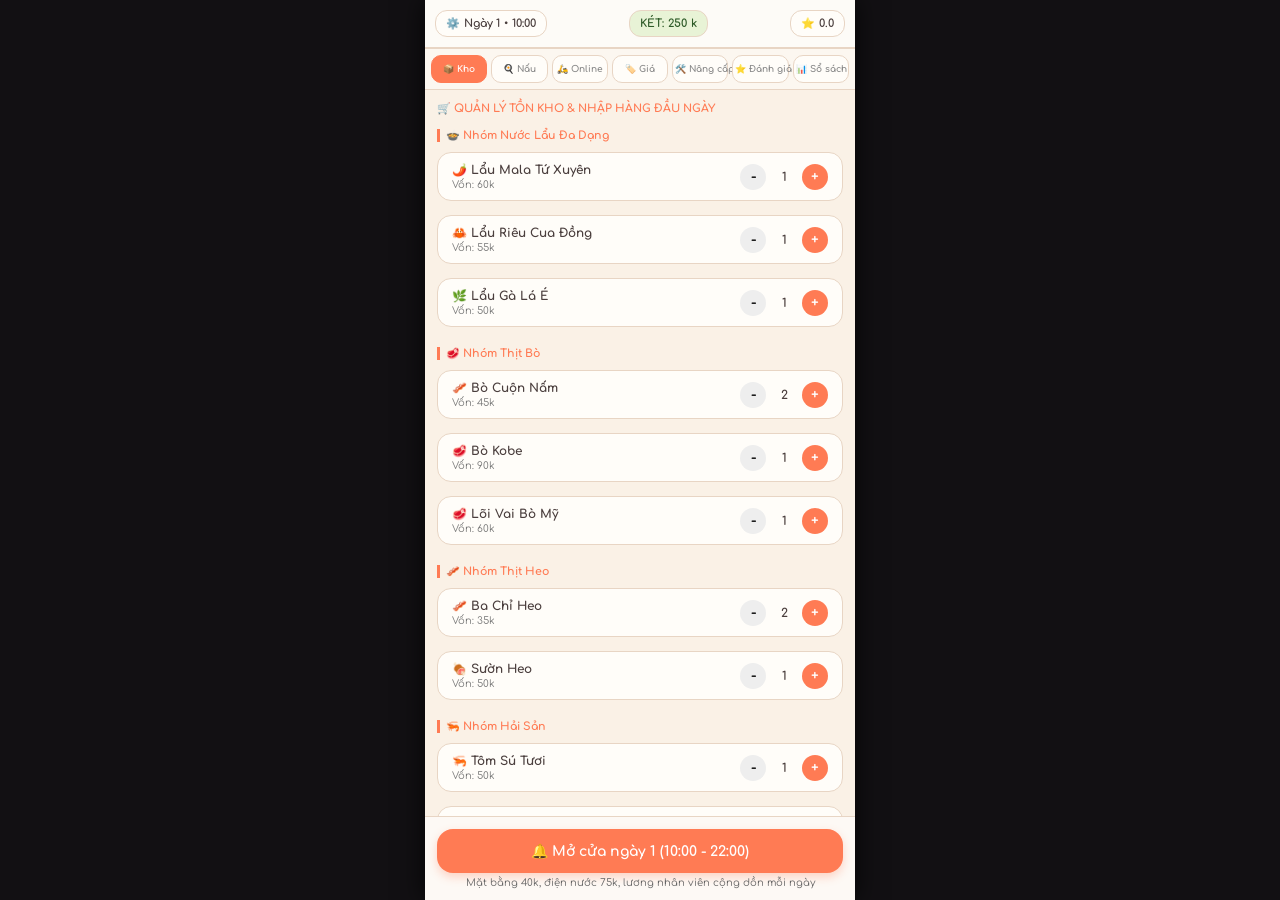
==== index.html @ 95abfad5 "Update index.html" ====
<!DOCTYPE html>
<html lang="vi">
<head>
    <meta charset="UTF-8">
    <meta name="viewport" content="width=device-width, initial-scale=1.0, maximum-scale=1.0, user-scalable=no">
    <title>Lẩu hay Nướng - Cozy Restaurant Game</title>
    
    <meta name="apple-mobile-web-app-capable" content="yes">
    <meta name="apple-mobile-web-app-title" content="Lẩu Nướng">
    <meta name="apple-mobile-web-app-status-bar-style" content="black-translucent">
    <link rel="apple-touch-icon" href="https://img.icons8.com/emoji/192/steaming-bowl-emoji.png">
    <link href="https://fonts.googleapis.com/css2?family=Comfortaa:wght@600;700&display=swap" rel="stylesheet">

    <style>
        :root {
            --bg-main: #FAF1E6;
            --card-bg: #FFFDF9;
            --primary-orange: #FF7B54;
            --text-dark: #4A3E3D;
            --border-color: #E8D5C4;
        }

        body.theme-kem-sua { --bg-main: #FAF1E6; --card-bg: #FFFDF9; --text-dark: #4A3E3D; --border-color: #E8D5C4; }
        body.theme-nau-ca-phe { --bg-main: #3E2723; --card-bg: #4E342E; --text-dark: #EFEBE9; --border-color: #5D4037; }
        body.theme-dem-diu { --bg-main: #2D242D; --card-bg: #3A303A; --text-dark: #FFF5E4; --border-color: #4A3E4A; }

        * { box-sizing: border-box; margin: 0; padding: 0; font-family: 'Comfortaa', cursive, sans-serif; user-select: none; -webkit-tap-highlight-color: transparent; }
        html, body { width: 100%; height: 100%; overflow: hidden; background-color: #121013; display: flex; justify-content: center; align-items: center; }

        .game-container {
            width: 100%; max-width: 430px; height: 100%; max-height: 920px;
            background-color: var(--bg-main); color: var(--text-dark);
            display: flex; flex-direction: column; position: relative; overflow: hidden;
            box-shadow: 0 0 25px rgba(0,0,0,0.8);
        }

        #loading-screen {
            position: absolute; inset: 0; background: var(--bg-main); z-index: 999;
            display: flex; flex-direction: column; justify-content: center; align-items: center; gap: 15px; transition: opacity 0.4s ease;
        }

        .loading-pot { font-size: 60px; animation: bounce 0.8s infinite alternate; }
        @keyframes bounce { from { transform: translateY(0); } to { transform: translateY(-15px); } }

        .progress-bar-container { width: 200px; height: 14px; background: var(--border-color); border-radius: 10px; overflow: hidden; }
        .progress-bar { width: 0%; height: 100%; background: var(--primary-orange); transition: width 0.1s linear; }

        .header {
            background-color: rgba(255,255,255,0.7); padding: 10px; display: flex;
            justify-content: space-between; align-items: center; border-bottom: 2px solid var(--border-color);
        }

        .stat-badge {
            background: var(--card-bg); padding: 6px 10px; border-radius: 12px;
            color: var(--text-dark); font-size: 11px; font-weight: 700;
            display: flex; align-items: center; gap: 4px; border: 1px solid var(--border-color); cursor: pointer;
        }

        .top-subnav {
            display: flex; background: rgba(255,255,255,0.4); padding: 6px; gap: 4px;
            overflow-x: auto; border-bottom: 1px solid var(--border-color);
        }

        .subtab-btn {
            flex: 1; min-width: 50px; padding: 8px 2px; background: var(--card-bg);
            color: #888; font-size: 9px; font-weight: 700; border-radius: 10px;
            border: 1px solid var(--border-color); text-align: center; cursor: pointer; white-space: nowrap;
        }
        .subtab-btn.active { background: var(--primary-orange); color: #FFF; border-color: var(--primary-orange); }

        .page-content { flex: 1; display: none; flex-direction: column; overflow-y: auto; padding: 12px; gap: 8px; }
        .page-content.active { display: flex; }

        .kitchen-box {
            background: var(--card-bg); border-radius: 16px; padding: 10px;
            display: flex; flex-direction: column; align-items: center; gap: 6px;
            border: 1px solid var(--border-color); margin-bottom: 6px;
        }
        .grid-3 { display: grid; grid-template-columns: repeat(3, 1fr); gap: 6px; }
        .btn-select {
            background: var(--card-bg); border: 1px solid var(--border-color);
            border-radius: 10px; padding: 8px 2px; color: var(--text-dark);
            font-size: 10px; text-align: center; cursor: pointer; font-weight: 700;
        }
        .btn-select.selected { background: #FFD2C4; border-color: var(--primary-orange); }

        .section-title {
            font-size: 11px; font-weight: 700; color: var(--primary-orange);
            margin: 6px 0 2px 0; border-left: 3px solid var(--primary-orange); padding-left: 6px;
        }

        .item-card {
            background: var(--card-bg); border: 1px solid var(--border-color);
            border-radius: 14px; padding: 10px 14px; display: flex; align-items: center; justify-content: space-between; margin-bottom: 6px;
        }
        .item-info { display: flex; flex-direction: column; gap: 2px; }
        .item-name { font-size: 12px; font-weight: 700; color: var(--text-dark); }
        .item-meta { font-size: 10px; color: #777; }

        .item-controls { display: flex; align-items: center; gap: 8px; }
        .btn-qty { width: 26px; height: 26px; border-radius: 50%; border: none; background: #EEE; font-weight: 700; cursor: pointer; font-size: 14px; display: flex; align-items: center; justify-content: center; }
        .btn-qty.plus { background: var(--primary-orange); color: #FFF; }
        .qty-num { font-size: 12px; font-weight: 700; min-width: 20px; text-align: center; }
        .price-input { width: 65px; padding: 4px; text-align: center; border: 1px solid var(--border-color); border-radius: 8px; font-size: 12px; font-weight: 700; background: #FFF; }

        .action-btn-status { background: #27AE60; color: #FFF; border: none; padding: 6px 12px; border-radius: 8px; font-size: 10px; font-weight: 700; cursor: pointer; }
        .action-btn-status.hired { background: #E74C3C; }

        .bottom-action-bar { padding: 12px; background: rgba(255,255,255,0.6); border-top: 1px solid var(--border-color); display: flex; flex-direction: column; gap: 4px; }
        .btn-big {
            width: 100%; padding: 14px; background: var(--primary-orange);
            color: #FFF; border: none; border-radius: 16px; font-size: 14px;
            font-weight: 700; cursor: pointer; box-shadow: 0 4px 10px rgba(255, 123, 84, 0.3); text-align: center;
        }
        .daily-cost-text { font-size: 10px; text-align: center; color: #666; }

        .modal-overlay { position: absolute; inset: 0; background: rgba(0,0,0,0.5); display: none; justify-content: center; align-items: center; z-index: 1000; }
        .settings-card { width: 90%; max-height: 85%; background: var(--card-bg); border-radius: 20px; padding: 16px; display: flex; flex-direction: column; gap: 8px; overflow-y: auto; border: 2px solid var(--border-color); }
        .setting-row { background: rgba(0,0,0,0.03); border: 1px solid var(--border-color); border-radius: 14px; padding: 12px 14px; display: flex; justify-content: space-between; align-items: center; font-size: 12px; font-weight: 700; color: var(--text-dark); cursor: pointer; }
    </style>
</head>
<body class="theme-kem-sua">

<div class="game-container">
    <audio id="bgm" loop src="https://cdn.pixabay.com/download/audio/2022/05/27/audio_1808fbf07a.mp3?filename=cozy-lofi-song-114485.mp3"></audio>

    <div id="loading-screen">
        <div class="loading-pot">🥘</div>
        <div style="font-weight: 700; color: var(--text-dark); font-size: 13px;">Đang chuẩn bị tiệm... <span id="load-num">0%</span></div>
        <div class="progress-bar-container">
            <div class="progress-bar" id="load-bar"></div>
        </div>
    </div>

    <!-- HEADER -->
    <div class="header">
        <div class="stat-badge" onclick="openSettingsModal()">⚙️ <span id="day-label">Ngày 1</span> • <span id="game-time">10:00</span></div>
        <div class="stat-badge" style="color:#2D5A27; background:#E8F3D6;">KÉT: <span id="money">250</span>k</div>
        <div class="stat-badge">⭐ <span id="stars">0.0</span></div>
    </div>

    <!-- SUB-NAVBAR -->
    <div class="top-subnav">
        <button class="subtab-btn active" onclick="switchTab('kho')">📦 Kho</button>
        <button class="subtab-btn" onclick="switchTab('nau')">🍳 Nấu</button>
        <button class="subtab-btn" onclick="switchTab('donline')">🛵 Online</button>
        <button class="subtab-btn" onclick="switchTab('giaban')">🏷️ Giá</button>
        <button class="subtab-btn" onclick="switchTab('nangcap')">🛠️ Nâng cấp</button>
        <button class="subtab-btn" onclick="switchTab('danhgia')">⭐ Đánh giá</button>
        <button class="subtab-btn" onclick="switchTab('sosach')">📊 Sổ sách</button>
    </div>

    <!-- TAB 1: KHO -->
    <div class="page-content active" id="page-kho">
        <div style="font-size: 11px; font-weight: 700; color: var(--primary-orange);">🛒 QUẢN LÝ TỒN KHO & NHẬP HÀNG ĐẦU NGÀY</div>
        
        <div class="section-title">🍲 Nhóm Nước Lẩu Đa Dạng</div>
        <div class="item-card"><div class="item-info"><div class="item-name">🌶️ Lẩu Mala Tứ Xuyên</div><div class="item-meta">Vốn: 60k</div></div>
            <div class="item-controls"><button class="btn-qty" onclick="adjustStock('lauMala', -1)">-</button><span class="qty-num" id="qty-lauMala">1</span><button class="btn-qty plus" onclick="adjustStock('lauMala', 1)">+</button></div>
        </div>
        <div class="item-card"><div class="item-info"><div class="item-name">🦀 Lẩu Riêu Cua Đồng</div><div class="item-meta">Vốn: 55k</div></div>
            <div class="item-controls"><button class="btn-qty" onclick="adjustStock('lauCua', -1)">-</button><span class="qty-num" id="qty-lauCua">1</span><button class="btn-qty plus" onclick="adjustStock('lauCua', 1)">+</button></div>
        </div>
        <div class="item-card"><div class="item-info"><div class="item-name">🌿 Lẩu Gà Lá É</div><div class="item-meta">Vốn: 50k</div></div>
            <div class="item-controls"><button class="btn-qty" onclick="adjustStock('lauGaLaE', -1)">-</button><span class="qty-num" id="qty-lauGaLaE">1</span><button class="btn-qty plus" onclick="adjustStock('lauGaLaE', 1)">+</button></div>
        </div>

        <div class="section-title">🥩 Nhóm Thịt Bò</div>
        <div class="item-card"><div class="item-info"><div class="item-name">🥓 Bò Cuộn Nấm</div><div class="item-meta">Vốn: 45k</div></div>
            <div class="item-controls"><button class="btn-qty" onclick="adjustStock('boCuonNam', -1)">-</button><span class="qty-num" id="qty-boCuonNam">2</span><button class="btn-qty plus" onclick="adjustStock('boCuonNam', 1)">+</button></div>
        </div>
        <div class="item-card"><div class="item-info"><div class="item-name">🥩 Bò Kobe</div><div class="item-meta">Vốn: 90k</div></div>
            <div class="item-controls"><button class="btn-qty" onclick="adjustStock('boKobe', -1)">-</button><span class="qty-num" id="qty-boKobe">1</span><button class="btn-qty plus" onclick="adjustStock('boKobe', 1)">+</button></div>
        </div>
        <div class="item-card"><div class="item-info"><div class="item-name">🥩 Lõi Vai Bò Mỹ</div><div class="item-meta">Vốn: 60k</div></div>
            <div class="item-controls"><button class="btn-qty" onclick="adjustStock('loiVaiBo', -1)">-</button><span class="qty-num" id="qty-loiVaiBo">1</span><button class="btn-qty plus" onclick="adjustStock('loiVaiBo', 1)">+</button></div>
        </div>

        <div class="section-title">🥓 Nhóm Thịt Heo</div>
        <div class="item-card"><div class="item-info"><div class="item-name">🥓 Ba Chỉ Heo</div><div class="item-meta">Vốn: 35k</div></div>
            <div class="item-controls"><button class="btn-qty" onclick="adjustStock('baChiHeo', -1)">-</button><span class="qty-num" id="qty-baChiHeo">2</span><button class="btn-qty plus" onclick="adjustStock('baChiHeo', 1)">+</button></div>
        </div>
        <div class="item-card"><div class="item-info"><div class="item-name">🍖 Sườn Heo</div><div class="item-meta">Vốn: 50k</div></div>
            <div class="item-controls"><button class="btn-qty" onclick="adjustStock('suonHeo', -1)">-</button><span class="qty-num" id="qty-suonHeo">1</span><button class="btn-qty plus" onclick="adjustStock('suonHeo', 1)">+</button></div>
        </div>

        <div class="section-title">🦐 Nhóm Hải Sản</div>
        <div class="item-card"><div class="item-info"><div class="item-name">🦐 Tôm Sú Tươi</div><div class="item-meta">Vốn: 50k</div></div>
            <div class="item-controls"><button class="btn-qty" onclick="adjustStock('tomSu', -1)">-</button><span class="qty-num" id="qty-tomSu">1</span><button class="btn-qty plus" onclick="adjustStock('tomSu', 1)">+</button></div>
        </div>
        <div class="item-card"><div class="item-info"><div class="item-name">🦑 Mực & Bạch Tuộc</div><div class="item-meta">Vốn: 55k</div></div>
            <div class="item-controls"><button class="btn-qty" onclick="adjustStock('mucBachTuoc', -1)">-</button><span class="qty-num" id="qty-mucBachTuoc">1</span><button class="btn-qty plus" onclick="adjustStock('mucBachTuoc', 1)">+</button></div>
        </div>

        <div class="section-title">🍢 Topping & Rau Nấm</div>
        <div class="item-card"><div class="item-info"><div class="item-name">🍡 Cá Viên Chiên</div><div class="item-meta">Vốn: 20k</div></div>
            <div class="item-controls"><button class="btn-qty" onclick="adjustStock('caVien', -1)">-</button><span class="qty-num" id="qty-caVien">2</span><button class="btn-qty plus" onclick="adjustStock('caVien', 1)">+</button></div>
        </div>
        <div class="item-card"><div class="item-info"><div class="item-name">🥬 Rau Cải & Nấm Kim Châm</div><div class="item-meta">Vốn: 15k</div></div>
            <div class="item-controls"><button class="btn-qty" onclick="adjustStock('rauNam', -1)">-</button><span class="qty-num" id="qty-rauNam">3</span><button class="btn-qty plus" onclick="adjustStock('rauNam', 1)">+</button></div>
        </div>
    </div>

    <!-- TAB 2: NẤU (CẬP NHẬT HIỂN THỊ SỐ LƯỢNG & ĐỔI KHÁCH LIÊN TỤC) -->
    <div class="page-content" id="page-nau">
        <div class="kitchen-box">
            <div style="font-size: 24px;" id="customer-avatar">👧</div>
            <div style="font-size: 11px; text-align: center; color: var(--primary-orange); font-weight:700;" id="customer-order">
                "Cho mình 2 suất Lõi Vai Bò Mỹ ướp Sat Tế chấm Phô Mai Kéo Sợi nướng than!"
            </div>
            <div style="font-size: 10px; color: #555; margin-top:2px;" id="customer-queue-info">👥 Khách đang chờ tại bàn: 3 nhóm</div>
        </div>

        <div class="kitchen-box">
            <div style="font-size: 10px; color: #777;">BẾP ĐANG CHUẨN BỊ MÓN ĂN:</div>
            <div style="display:flex; gap:4px; font-size:10px; font-weight:700; flex-wrap:wrap; justify-content:center;">
                <span id="tag-1" style="color:var(--primary-orange);">🛒 Đồ Tươi (Trống)</span> +
                <span id="tag-2" style="color:#D35400;">❓ Sốt Ướp</span> +
                <span id="tag-4" style="color:#27AE60;">❓ Sốt Chấm</span>
            </div>
            <div id="tag-3" style="font-size:10px; color:#2980B9;">🔥 Cách chế biến: Chưa chọn</div>
            <button class="subtab-btn active" style="margin-top:4px; width:100%; padding:4px;" onclick="resetCurrentDish()">🔄 Chọn lại món này</button>
        </div>

        <div style="font-size: 10px; font-weight: 700;">1. Chọn Đồ Tươi (Bấm nhiều lần để tăng số lượng):</div>
        <div class="grid-3">
            <div class="btn-select" id="ing-Bò Cuộn Nấm" onclick="addIng('Bò Cuộn Nấm', '🥓')">🥓 Bò Cuộn Nấm</div>
            <div class="btn-select" id="ing-Bò Kobe" onclick="addIng('Bò Kobe', '🥩')">🥩 Bò Kobe</div>
            <div class="btn-select" id="ing-Lõi Vai Bò" onclick="addIng('Lõi Vai Bò', '🥩')">🥩 Lõi Vai Bò</div>
            <div class="btn-select" id="ing-Ba Chỉ Heo" onclick="addIng('Ba Chỉ Heo', '🥓')">🥓 Ba Chỉ Heo</div>
            <div class="btn-select" id="ing-Sườn Heo" onclick="addIng('Sườn Heo', '🍖')">🍖 Sườn Heo</div>
            <div class="btn-select" id="ing-Tôm Sú" onclick="addIng('Tôm Sú', '🦐')">🦐 Tôm Sú</div>
            <div class="btn-select" id="ing-Mực & Bạch Tuộc" onclick="addIng('Mực & Bạch Tuộc', '🦑')">🦑 Mực & Bạch Tuộc</div>
            <div class="btn-select" id="ing-Cá Viên" onclick="addIng('Cá Viên', '🍡')">🍡 Cá Viên</div>
            <div class="btn-select" id="ing-Rau Nấm" onclick="addIng('Rau Nấm', '🥬')">🥬 Rau Nấm</div>
        </div>

        <div style="font-size: 10px; font-weight: 700;">2. Chọn Sốt Ướp / Nước Lẩu (Kèm hình thức nướng):</div>
        <div class="grid-3">
            <div class="btn-select" onclick="setSauce('Phô Mai', '🧀')">🧀 Phô Mai</div>
            <div class="btn-select" onclick="setSauce('Sat Tế', '🌶️')">🌶️ Sat Tế</div>
            <div class="btn-select" onclick="setSauce('Nướng Mọi', '🔥')">🔥 Nướng Mọi</div>
            <div class="btn-select" onclick="setSauce('Nướng Muối Ớt', '🧂')">🧂 Nướng Muối Ớt</div>
            <div class="btn-select" onclick="setSauce('Lẩu Mala', '🌶️')">🌶️ Lẩu Mala</div>
            <div class="btn-select" onclick="setSauce('Lẩu Gà Lá É', '🌿')">🌿 Lẩu Gà Lá É</div>
        </div>

        <div style="font-size: 10px; font-weight: 700;">3. Chọn Sốt Chấm Kèm:</div>
        <div class="grid-3">
            <div class="btn-select" onclick="setDip('Phô Mai Kéo Sợi', '🧀')">🧀 Phô Mai Kéo</div>
            <div class="btn-select" onclick="setDip('Muối Ớt Xanh', '🟢')">🟢 Muối Ớt Xanh</div>
            <div class="btn-select" onclick="setDip('Mắm Tắc', '🍋')">🍋 Mắm Tắc</div>
            <div class="btn-select" onclick="setDip('Muối Tiêu Chanh', '🧂')">🧂 Muối Tiêu Chanh</div>
            <div class="btn-select" onclick="setDip('Nước Mắm', '🥢')">🥢 Nước Mắm</div>
            <div class="btn-select" onclick="setDip('Sốt Trứng Muối', '🥚')">🥚 Sốt Trứng Muối</div>
        </div>

        <div style="font-size: 10px; font-weight: 700;">4. Cách Chế Biến & Hoàn Tất:</div>
        <div class="grid-3">
            <div class="btn-select" onclick="setMethod('Nướng Chảo', '🍳')">🍳 Nướng Chảo</div>
            <div class="btn-select" onclick="setMethod('Nướng Than', '🪵')">🪵 Nướng Than</div>
            <div class="btn-select" onclick="setMethod('Nấu Lẩu', '🥘')">🥘 Nấu Lẩu</div>
        </div>
    </div>

    <!-- TAB 3: ĐƠN ONLINE -->
    <div class="page-content" id="page-donline">
        <div class="section-title">🛵 Quản Lý Đơn Hàng Giao Tận Nhà</div>
        <div class="item-card"><div class="item-info"><div class="item-name">📦 Đơn Ship #101 • Lẩu Mala Tứ Xuyên</div><div class="item-meta">Khách đặt: 189k • Phí ship: 15k</div></div>
            <button class="action-btn-status" onclick="completeOnlineOrder(204)">Giao Đơn</button>
        </div>
        <div class="item-card"><div class="item-info"><div class="item-name">📦 Đơn Ship #102 • 2x Lõi Vai Bò Sốt Sat Tế</div><div class="item-meta">Khách đặt: 260k • Phí ship: 20k</div></div>
            <button class="action-btn-status" onclick="completeOnlineOrder(280)">Giao Đơn</button>
        </div>
    </div>

    <!-- TAB 4: GIÁ BÁN CHI TIẾT -->
    <div class="page-content" id="page-giaban">
        <div style="font-size: 11px; font-weight: 700; color: var(--primary-orange);">🏷️ ĐIỀU CHỈNH GIÁ NIÊM YẾT SẢN PHẨM</div>
        
        <div class="section-title">🍲 Nhóm Nước Lẩu</div>
        <div class="item-card"><div class="item-info"><div class="item-name">Lẩu Mala Tứ Xuyên (Gợi ý: 159k)</div><div class="item-meta" id="warn-lauMala" style="color:#777;">Vốn: 60k • Lãi ổn định</div></div>
            <input type="number" class="price-input" id="price-lauMala" value="159" onchange="checkPrice('lauMala', 159)">
        </div>
        <div class="item-card"><div class="item-info"><div class="item-name">Lẩu Riêu Cua (Gợi ý: 149k)</div><div class="item-meta" id="warn-lauCua" style="color:#777;">Vốn: 55k • Lãi ổn định</div></div>
            <input type="number" class="price-input" id="price-lauCua" value="149" onchange="checkPrice('lauCua', 149)">
        </div>

        <div class="section-title">🥩 Nhóm Thịt Bò</div>
        <div class="item-card"><div class="item-info"><div class="item-name">Bò Cuộn Nấm (Gợi ý: 99k)</div><div class="item-meta" id="warn-boCuonNam" style="color:#777;">Vốn: 45k • Lãi ổn định</div></div>
            <input type="number" class="price-input" id="price-boCuonNam" value="99" onchange="checkPrice('boCuonNam', 99)">
        </div>
        <div class="item-card"><div class="item-info"><div class="item-name">Bò Kobe (Gợi ý: 189k)</div><div class="item-meta" id="warn-boKobe" style="color:#777;">Vốn: 90k • Lãi ổn định</div></div>
            <input type="number" class="price-input" id="price-boKobe" value="189" onchange="checkPrice('boKobe', 189)">
        </div>

        <div class="section-title">🥓 Nhóm Thịt Heo</div>
        <div class="item-card"><div class="item-info"><div class="item-name">Ba Chỉ Heo (Gợi ý: 89k)</div><div class="item-meta" id="warn-baChiHeo" style="color:#777;">Vốn: 35k • Lãi ổn định</div></div>
            <input type="number" class="price-input" id="price-baChiHeo" value="89" onchange="checkPrice('baChiHeo', 89)">
        </div>
    </div>

    <!-- TAB 5: NÂNG CẤP -->
    <div class="page-content" id="page-nangcap">
        <div class="section-title">👥 Quản Lý Nhân Viên</div>
        <div class="item-card"><div class="item-info"><div class="item-name">💰 Chị Béo • Thu Ngân (50k/ngày)</div><div class="item-meta">Cộng +10% doanh thu mỗi đơn</div></div>
            <button class="action-btn-status" id="btn-staff-1" onclick="toggleStaff(1, 50, 'Chị Béo')">Tuyển</button>
        </div>
        <div class="item-card"><div class="item-info"><div class="item-name">👨‍🍳 Chú Bảy • Bếp Trưởng (80k/ngày)</div><div class="item-meta">Giúp bếp chuẩn bị món nhanh hơn</div></div>
            <button class="action-btn-status" id="btn-staff-2" onclick="toggleStaff(2, 80, 'Chú Bảy')">Tuyển</button>
        </div>

        <div class="section-title">🛠️ Trang Bị Cho Quán</div>
        <div class="item-card"><div class="item-info"><div class="item-name">📶 Wifi Miễn Phí (200k)</div><div class="item-meta">Khách chịu chờ lâu hơn 12%</div></div>
            <button class="action-btn-status" onclick="buyEquip(200, 'Wifi Miễn Phí')">Mua</button>
        </div>
        <div class="item-card"><div class="item-info"><div class="item-name">💡 Biển Hiệu Đèn LED (150k)</div><div class="item-meta">Thêm 20% lượng khách ghé tiệm</div></div>
            <button class="action-btn-status" onclick="buyEquip(150, 'Biển Hiệu Đèn LED')">Mua</button>
        </div>
    </div>

    <!-- TAB 6: ĐÁNH GIÁ -->
    <div class="page-content" id="page-danhgia">
        <div style="font-size: 12px; font-weight: 700;" id="rating-title">⭐ Tổng quan đánh giá: 0.0 / 5.0 (0 đánh giá)</div>
        <div class="item-card"><div class="item-info"><div class="item-name">💡 Mẹo nhận phản hồi tốt</div><div class="item-meta">Phục vụ chính xác và nhanh chóng để nhận 5 sao từ thực khách!</div></div></div>
    </div>

    <!-- TAB 7: SỔ SÁCH & MENU LẬT TRANG -->
    <div class="page-content" id="page-sosach">
        <div style="font-size: 12px; font-weight: 700; color: var(--primary-orange);">📊 TỔNG KẾT TÀI CHÍNH & MENU TRA CỨU</div>
        
        <div class="item-card"><div class="item-info"><div class="item-name">Doanh thu bán hàng</div><div class="item-meta" style="color:green;" id="sum-revenue">+0k</div></div></div>
        <div class="item-card"><div class="item-info"><div class="item-name">Mặt bằng & Điện nước</div><div class="item-meta" style="color:red;">-115k</div></div></div>
        <div class="item-card"><div class="item-info"><div class="item-name">Lương nhân viên</div><div class="item-meta" style="color:red;" id="sum-staff-salary">-0k</div></div></div>

        <div class="section-title" style="margin-top: 10px;">📖 Tra Cứu Menu Quán (Lật trang)</div>
        <div class="kitchen-box" id="menu-page-box">
            <div style="font-size: 12px; font-weight: 700; color: var(--primary-orange);" id="menu-page-title">Trang 1: Nhóm Nước Lẩu & Thịt Bò</div>
            <div style="font-size: 11px; line-height: 1.6; text-align: left; width: 100%;" id="menu-page-content">
                • Lẩu Mala Tứ Xuyên - 159k<br>
                • Lẩu Riêu Cua Đồng - 149k<br>
                • Lẩu Gà Lá É - 139k<br>
                • Bò Cuộn Nấm Kim Châm - 99k<br>
                • Bò Kobe Thượng Hạng - 189k<br>
                • Lõi Vai Bò Mỹ - 129k
            </div>
            <div style="display: flex; gap: 10px; margin-top: 6px; width: 100%;">
                <button class="subtab-btn active" style="flex:1;" onclick="changeMenuPage(-1)">◀ Trang trước</button>
                <button class="subtab-btn active" style="flex:1;" onclick="changeMenuPage(1)">Trang sau ▶</button>
            </div>
        </div>
    </div>

    <!-- ACTION BAR -->
    <div class="bottom-action-bar">
        <button class="btn-big" id="action-btn" onclick="handleAction()">🔔 Mở cửa ngày 1 (10:00 - 22:00)</button>
        <div class="daily-cost-text">Mặt bằng 40k, điện nước 75k, lương nhân viên cộng dồn mỗi ngày</div>
    </div>

    <!-- SETTINGS MODAL -->
    <div class="modal-overlay" id="settings-modal">
        <div class="settings-card">
            <div style="text-align: center; font-size: 14px; font-weight: 700;">⚙️ Cài đặt hệ thống</div>
            <div class="setting-row" onclick="openThemeModal()"><span>✏️ Đổi màu giao diện</span><span id="current-theme-title">Kem sữa ▶</span></div>
            <div class="setting-row" onclick="toggleBGM()"><span id="bgm-status-text">🌙 Nhạc nền: Đang tắt</span></div>
            <div class="setting-row" onclick="nextBgmTrack()"><span>🎵 Đổi bài nhạc nền khác</span><span>▶</span></div>
            <div class="setting-row" style="background:#FF6B6B; color:#FFF;" onclick="closeSettingsModal()"><span>❌ Đóng cài đặt</span></div>
        </div>
    </div>

    <!-- THEME MODAL -->
    <div class="modal-overlay" id="theme-modal">
        <div class="settings-card">
            <div style="text-align: center; font-size: 14px; font-weight: 700;">Màu giao diện</div>
            <div class="theme-grid" style="display:grid; grid-template-columns:repeat(3,1fr); gap:10px;">
                <div class="theme-item" onclick="setTheme('theme-kem-sua', 'Kem sữa')" style="padding:10px; text-align:center; background:#FFF; border-radius:8px; cursor:pointer;"><span style="font-size:10px;">Kem sữa</span></div>
                <div class="theme-item" onclick="setTheme('theme-nau-ca-phe', 'Nâu cà phê')" style="padding:10px; text-align:center; background:#FFF; border-radius:8px; cursor:pointer;"><span style="font-size:10px;">Nâu cà phê</span></div>
                <div class="theme-item" onclick="setTheme('theme-dem-diu', 'Đêm dịu')" style="padding:10px; text-align:center; background:#FFF; border-radius:8px; cursor:pointer;"><span style="font-size:10px;">Đêm dịu</span></div>
            </div>
            <button class="btn-big" style="margin-top:10px;" onclick="closeThemeModal()">Xong</button>
        </div>
    </div>
</div>

<script>
    let day = 1;
    let money = 250;
    let stars = 0.0;
    let reviewsCount = 0;
    let totalRevenue = 0;
    let totalStaffSalary = 0;
    let hiredStaff = {};
    let customerQueueCount = 3;
    let stock = { lauMala: 1, lauCua: 1, lauGaLaE: 1, boCuonNam: 2, boKobe: 1, loiVaiBo: 1, baChiHeo: 2, suonHeo: 1, tomSu: 1, mucBachTuoc: 1, caVien: 2, rauNam: 3 };
    let player = { ingredientsCount: {}, sauce: null, dip: null, method: null };
    let isRunning = false;
    let bgmPlaying = false;

    // Danh sách bài hát lofi thư giãn
    const bgmTracks = [
        "https://cdn.pixabay.com/download/audio/2022/05/27/audio_1808fbf07a.mp3?filename=cozy-lofi-song-114485.mp3",
        "https://cdn.pixabay.com/download/audio/2022/01/18/audio_d0a13f69d2.mp3?filename=lofi-study-112191.mp3",
        "https://cdn.pixabay.com/download/audio/2022/05/16/audio_db32c8c4a5.mp3?filename=gentle-lofi-108992.mp3"
    ];
    let currentTrackIdx = 0;

    let menuPages = [
        { title: "Trang 1: Nhóm Nước Lẩu & Thịt Bò", content: "• Lẩu Mala Tứ Xuyên - 159k<br>• Lẩu Riêu Cua Đồng - 149k<br>• Lẩu Gà Lá É - 139k<br>• Bò Cuộn Nấm Kim Châm - 99k<br>• Bò Kobe Thượng Hạng - 189k<br>• Lõi Vai Bò Mỹ - 129k" },
        { title: "Trang 2: Nhóm Thịt Heo & Hải Sản", content: "• Ba Chỉ Heo Sốt Cay - 89k<br>• Sườn Heo Nướng - 119k<br>• Tôm Sú Tươi - 129k<br>• Mực Ống & Bạch Tuộc - 139k<br>• Hàu Sữa Nướng - 110k" },
        { title: "Trang 3: Topping, Sốt Ướp & Chấm", content: "• Cá Viên Chiên - 49k<br>• Rau Nấm Thả Lẩu - 39k<br>• Sốt Phô Mai / Trứng Muối - 35k<br>• Sốt Chấm Phô Mai Kéo Sợi - 40k<br>• Muối Ớt Xanh / Mắm Tắc - 20k" }
    ];
    let currentMenuPage = 0;

    function changeMenuPage(dir) {
        currentMenuPage = (currentMenuPage + dir + menuPages.length) % menuPages.length;
        document.getElementById('menu-page-title').innerText = menuPages[currentMenuPage].title;
        document.getElementById('menu-page-content').innerHTML = menuPages[currentMenuPage].content;
    }

    let load = 0;
    let t = setInterval(() => {
        load += 10;
        document.getElementById('load-bar').style.width = load + '%';
        document.getElementById('load-num').innerText = load + '%';
        if(load >= 100) {
            clearInterval(t);
            document.getElementById('loading-screen').style.opacity = '0';
            setTimeout(() => document.getElementById('loading-screen').style.display = 'none', 300);
        }
    }, 30);

    function switchTab(id) {
        document.querySelectorAll('.page-content').forEach(e => e.classList.remove('active'));
        document.querySelectorAll('.subtab-btn').forEach(e => e.classList.remove('active'));
        document.getElementById(`page-${id}`).classList.add('active');
        event.target.classList.add('active');
    }

    function adjustStock(type, delta) {
        stock[type] = Math.max(0, stock[type] + delta);
        document.getElementById(`qty-${type}`).innerText = stock[type];
    }

    function addIng(name, icon) {
        if (!player.ingredientsCount[name]) player.ingredientsCount[name] = 0;
        player.ingredientsCount[name]++;
        
        let summaryText = Object.keys(player.ingredientsCount).map(k => `${k} (x${player.ingredientsCount[k]})`).join(', ');
        document.getElementById('tag-1').innerText = `🛒 Đồ Tươi: ${summaryText}`;
        document.getElementById(`ing-${name}`).classList.add('selected');
        checkCompleteOrder();
    }

    function setSauce(name, icon) { player.sauce = name; document.getElementById('tag-2').innerText = `${icon} ${name}`; checkCompleteOrder(); }
    function setDip(name, icon) { player.dip = name; document.getElementById('tag-4').innerText = `${icon} ${name}`; checkCompleteOrder(); }
    function setMethod(name, icon) { player.method = name; document.getElementById('tag-3').innerText = `🔥 Cách chế biến: ${icon} ${name}`; checkCompleteOrder(); }

    function resetCurrentDish() {
        player = { ingredientsCount: {}, sauce: null, dip: null, method: null };
        document.getElementById('tag-1').innerText = '🛒 Đồ Tươi (Trống)';
        document.getElementById('tag-2').innerText = '❓ Sốt Ướp';
        document.getElementById('tag-4').innerText = '❓ Sốt Chấm';
        document.getElementById('tag-3').innerText = '🔥 Cách chế biến: Chưa chọn';
        document.querySelectorAll('.btn-select').forEach(el => el.classList.remove('selected'));
    }

    function checkCompleteOrder() {
        let totalIngs = Object.values(player.ingredientsCount).reduce((a, b) => a + b, 0);
        if (totalIngs > 0 && player.sauce && player.dip && player.method) {
            if (isRunning) {
                let dishPrice = 170 * totalIngs; 
                if (hiredStaff[1]) dishPrice *= 1.1; // Thu ngân cộng 10% doanh thu
                money += Math.round(dishPrice);
                totalRevenue += Math.round(dishPrice);
                reviewsCount++;
                stars = ((stars * (reviewsCount - 1) + 5) / reviewsCount).toFixed(1);
                customerQueueCount = Math.max(1, customerQueueCount - 1 + Math.floor(Math.random() * 2));

                document.getElementById('money').innerText = money;
                document.getElementById('stars').innerText = stars;
                document.getElementById('rating-title').innerText = `⭐ Tổng quan đánh giá: ${stars} / 5.0 (${reviewsCount} đánh giá)`;
                document.getElementById('sum-revenue').innerText = `+${totalRevenue}k`;
                document.getElementById('customer-queue-info').innerText = `👥 Khách đang chờ tại bàn: ${customerQueueCount} nhóm`;

                // Đổi khách mới tự động
                let randomDishes = ["2x Lõi Vai Bò Mỹ ướp Sat Tế chấm Phô Mai Kéo Sợi nướng than!", "1x Bò Kobe ướp Phô Mai chấm Muối Ớt Xanh nướng chảo!", "3x Tôm Sú ướp Nướng Mọi chấm Mắm Tắc lẩu đặc biệt!"];
                document.getElementById('customer-order').innerHTML = `"${randomDishes[Math.floor(Math.random() * randomDishes.length)]}"`;

                alert(`🎉 Phục vụ thành công! Thu +${Math.round(dishPrice)}k vào KÉT.`);
                resetCurrentDish();
            }
        }
    }

    function completeOnlineOrder(amount) {
        if (isRunning) {
            money += amount;
            totalRevenue += amount;
            document.getElementById('money').innerText = money;
            document.getElementById('sum-revenue').innerText = `+${totalRevenue}k`;
            alert(`🛵 Giao đơn online thành công! Thu về +${amount}k vào KÉT.`);
        } else {
            alert('⚠️ Quán chưa mở cửa, hãy bấm mở cửa để bắt đầu nhận đơn online!');
        }
    }

    function checkPrice(type, basePrice) {
        let val = parseInt(document.getElementById(`price-${type}`).value);
        let warnEl = document.getElementById(`warn-${type}`);
        if(val > basePrice * 1.5) {
            warnEl.innerText = "⚠️ Giá quá đắt! Khách chê đắt và bỏ về.";
            warnEl.style.color = "red";
        } else {
            warnEl.innerText = "Vốn ổn • Lãi tốt, khách thích.";
            warnEl.style.color = "green";
        }
    }

    function toggleStaff(id, salary, name) {
        let btn = document.getElementById(`btn-staff-${id}`);
        if (!hiredStaff[id]) {
            hiredStaff[id] = salary;
            totalStaffSalary += salary;
            btn.innerText = "Cho nghỉ";
            btn.classList.add('hired');
            alert(`🎉 Đã tuyển ${name} thành công!`);
        } else {
            totalStaffSalary -= salary;
            delete hiredStaff[id];
            btn.innerText = "Tuyển";
            btn.classList.remove('hired');
            alert(`Đã cho ${name} nghỉ việc.`);
        }
        document.getElementById('sum-staff-salary').innerText = `-${totalStaffSalary}k`;
    }

    function buyEquip(cost, name) {
        if(money >= cost) {
            money -= cost;
            document.getElementById('money').innerText = money;
            alert(`🎉 Mua trang bị "${name}" thành công!`);
        } else {
            alert('💰 Không đủ tiền trong KÉT!');
        }
    }

    function handleAction() {
        if (!isRunning) {
            startDayTimer();
        } else {
            switchTab('nau');
        }
    }

    function startDayTimer() {
        if(isRunning) return;
        isRunning = true;
        let hour = 10;
        let minute = 0;
        let btn = document.getElementById('action-btn');
        btn.style.background = "#E67E22";
        btn.innerText = "🍳 Đang mở cửa! Bấm vào đây để vào bếp phục vụ khách";
        switchTab('nau');

        // Đồng hồ nhảy từng phút thời gian thực (được tua mượt mà)
        let timer = setInterval(() => {
            minute += 1;
            if(minute >= 60) { minute = 0; hour++; }
            let minStr = minute < 10 ? '0' + minute : minute;
            let hourStr = hour < 10 ? '0' + hour : hour;
            document.getElementById('game-time').innerText = `${hourStr}:${minStr}`;

            if(hour >= 22) {
                clearInterval(timer);
                isRunning = false;
                let dailyCost = 115 + totalStaffSalary; 
                let netProfit = totalRevenue - dailyCost;
                money += netProfit;

                document.getElementById('money').innerText = money;
                btn.style.background = "var(--primary-orange)";
                btn.innerText = "🔔 Mở cửa ngày " + (++day) + " (10:00 - 22:00)";
                document.getElementById('day-label').innerText = "Ngày " + day;
                totalRevenue = 0;
                alert(`🌙 Đã đến 22:00! Đóng cửa tổng kết ngày ${day-1}.\nLợi nhuận ròng: ${netProfit >= 0 ? '+'+netProfit : netProfit}k đã được hạch toán vào KÉT.`);
            }
        }, 300);
    }

    function toggleBGM() {
        let audio = document.getElementById('bgm');
        if (!bgmPlaying) { audio.play(); bgmPlaying = true; document.getElementById('bgm-status-text').innerText = '🌙 Nhạc nền: Đang bật'; }
        else { audio.pause(); bgmPlaying = false; document.getElementById('bgm-status-text').innerText = '🌙 Nhạc nền: Đang tắt'; }
    }

    function nextBgmTrack() {
        currentTrackIdx = (currentTrackIdx + 1) % bgmTracks.length;
        let audio = document.getElementById('bgm');
        audio.src = bgmTracks[currentTrackIdx];
        if (bgmPlaying) audio.play();
        alert(`🎵 Đã chuyển sang bài nhạc nền số ${currentTrackIdx + 1}`);
    }

    function openSettingsModal() { document.getElementById('settings-modal').style.display = 'flex'; }
    function closeSettingsModal() { document.getElementById('settings-modal').style.display = 'none'; }
    function openThemeModal() { document.getElementById('theme-modal').style.display = 'flex'; }
    function closeThemeModal() { document.getElementById('theme-modal').style.display = 'none'; }

    function setTheme(themeClass, themeName) {
        document.body.className = themeClass;
        document.getElementById('current-theme-title').innerText = themeName + ' ▶';
        closeThemeModal();
    }
</script>

</body>
</html>
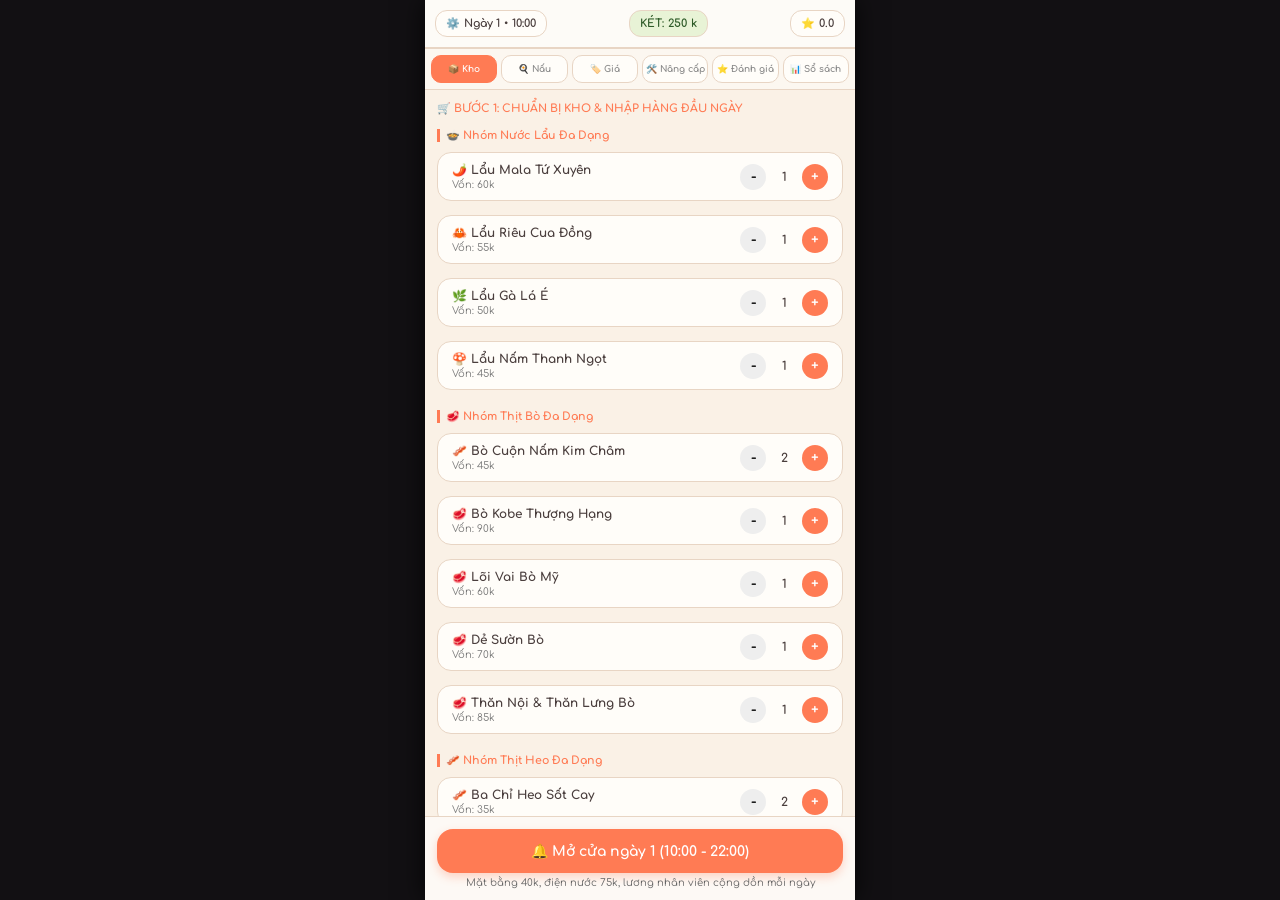
==== commit 39fdd77a: "Update index.html" ====
--- a/index.html
+++ b/index.html
@@ -105,6 +105,7 @@
 
         .action-btn-status { background: #27AE60; color: #FFF; border: none; padding: 6px 12px; border-radius: 8px; font-size: 10px; font-weight: 700; cursor: pointer; }
         .action-btn-status.hired { background: #E74C3C; }
+        .action-btn-status.bought { background: #95A5A6; cursor: not-allowed; }
 
         .bottom-action-bar { padding: 12px; background: rgba(255,255,255,0.6); border-top: 1px solid var(--border-color); display: flex; flex-direction: column; gap: 4px; }
         .btn-big {
@@ -143,16 +144,15 @@
     <div class="top-subnav">
         <button class="subtab-btn active" onclick="switchTab('kho')">📦 Kho</button>
         <button class="subtab-btn" onclick="switchTab('nau')">🍳 Nấu</button>
-        <button class="subtab-btn" onclick="switchTab('donline')">🛵 Online</button>
         <button class="subtab-btn" onclick="switchTab('giaban')">🏷️ Giá</button>
         <button class="subtab-btn" onclick="switchTab('nangcap')">🛠️ Nâng cấp</button>
         <button class="subtab-btn" onclick="switchTab('danhgia')">⭐ Đánh giá</button>
         <button class="subtab-btn" onclick="switchTab('sosach')">📊 Sổ sách</button>
     </div>
 
-    <!-- TAB 1: KHO -->
+    <!-- TAB 1: KHO (CHUẨN BỊ NGUYÊN LIỆU ĐẦU NGÀY) -->
     <div class="page-content active" id="page-kho">
-        <div style="font-size: 11px; font-weight: 700; color: var(--primary-orange);">🛒 QUẢN LÝ TỒN KHO & NHẬP HÀNG ĐẦU NGÀY</div>
+        <div style="font-size: 11px; font-weight: 700; color: var(--primary-orange);">🛒 BƯỚC 1: CHUẨN BỊ KHO & NHẬP HÀNG ĐẦU NGÀY</div>
         
         <div class="section-title">🍲 Nhóm Nước Lẩu Đa Dạng</div>
         <div class="item-card"><div class="item-info"><div class="item-name">🌶️ Lẩu Mala Tứ Xuyên</div><div class="item-meta">Vốn: 60k</div></div>
@@ -164,44 +164,68 @@
         <div class="item-card"><div class="item-info"><div class="item-name">🌿 Lẩu Gà Lá É</div><div class="item-meta">Vốn: 50k</div></div>
             <div class="item-controls"><button class="btn-qty" onclick="adjustStock('lauGaLaE', -1)">-</button><span class="qty-num" id="qty-lauGaLaE">1</span><button class="btn-qty plus" onclick="adjustStock('lauGaLaE', 1)">+</button></div>
         </div>
-
-        <div class="section-title">🥩 Nhóm Thịt Bò</div>
-        <div class="item-card"><div class="item-info"><div class="item-name">🥓 Bò Cuộn Nấm</div><div class="item-meta">Vốn: 45k</div></div>
+        <div class="item-card"><div class="item-info"><div class="item-name">🍄 Lẩu Nấm Thanh Ngọt</div><div class="item-meta">Vốn: 45k</div></div>
+            <div class="item-controls"><button class="btn-qty" onclick="adjustStock('lauNam', -1)">-</button><span class="qty-num" id="qty-lauNam">1</span><button class="btn-qty plus" onclick="adjustStock('lauNam', 1)">+</button></div>
+        </div>
+
+        <div class="section-title">🥩 Nhóm Thịt Bò Đa Dạng</div>
+        <div class="item-card"><div class="item-info"><div class="item-name">🥓 Bò Cuộn Nấm Kim Châm</div><div class="item-meta">Vốn: 45k</div></div>
             <div class="item-controls"><button class="btn-qty" onclick="adjustStock('boCuonNam', -1)">-</button><span class="qty-num" id="qty-boCuonNam">2</span><button class="btn-qty plus" onclick="adjustStock('boCuonNam', 1)">+</button></div>
         </div>
-        <div class="item-card"><div class="item-info"><div class="item-name">🥩 Bò Kobe</div><div class="item-meta">Vốn: 90k</div></div>
+        <div class="item-card"><div class="item-info"><div class="item-name">🥩 Bò Kobe Thượng Hạng</div><div class="item-meta">Vốn: 90k</div></div>
             <div class="item-controls"><button class="btn-qty" onclick="adjustStock('boKobe', -1)">-</button><span class="qty-num" id="qty-boKobe">1</span><button class="btn-qty plus" onclick="adjustStock('boKobe', 1)">+</button></div>
         </div>
         <div class="item-card"><div class="item-info"><div class="item-name">🥩 Lõi Vai Bò Mỹ</div><div class="item-meta">Vốn: 60k</div></div>
             <div class="item-controls"><button class="btn-qty" onclick="adjustStock('loiVaiBo', -1)">-</button><span class="qty-num" id="qty-loiVaiBo">1</span><button class="btn-qty plus" onclick="adjustStock('loiVaiBo', 1)">+</button></div>
         </div>
-
-        <div class="section-title">🥓 Nhóm Thịt Heo</div>
-        <div class="item-card"><div class="item-info"><div class="item-name">🥓 Ba Chỉ Heo</div><div class="item-meta">Vốn: 35k</div></div>
+        <div class="item-card"><div class="item-info"><div class="item-name">🥩 Dẻ Sườn Bò</div><div class="item-meta">Vốn: 70k</div></div>
+            <div class="item-controls"><button class="btn-qty" onclick="adjustStock('deSuonBo', -1)">-</button><span class="qty-num" id="qty-deSuonBo">1</span><button class="btn-qty plus" onclick="adjustStock('deSuonBo', 1)">+</button></div>
+        </div>
+        <div class="item-card"><div class="item-info"><div class="item-name">🥩 Thăn Nội & Thăn Lưng Bò</div><div class="item-meta">Vốn: 85k</div></div>
+            <div class="item-controls"><button class="btn-qty" onclick="adjustStock('thanBo', -1)">-</button><span class="qty-num" id="qty-thanBo">1</span><button class="btn-qty plus" onclick="adjustStock('thanBo', 1)">+</button></div>
+        </div>
+
+        <div class="section-title">🥓 Nhóm Thịt Heo Đa Dạng</div>
+        <div class="item-card"><div class="item-info"><div class="item-name">🥓 Ba Chỉ Heo Sốt Cay</div><div class="item-meta">Vốn: 35k</div></div>
             <div class="item-controls"><button class="btn-qty" onclick="adjustStock('baChiHeo', -1)">-</button><span class="qty-num" id="qty-baChiHeo">2</span><button class="btn-qty plus" onclick="adjustStock('baChiHeo', 1)">+</button></div>
         </div>
-        <div class="item-card"><div class="item-info"><div class="item-name">🍖 Sườn Heo</div><div class="item-meta">Vốn: 50k</div></div>
+        <div class="item-card"><div class="item-info"><div class="item-name">🍖 Sườn Heo Nướng Mật Ong</div><div class="item-meta">Vốn: 50k</div></div>
             <div class="item-controls"><button class="btn-qty" onclick="adjustStock('suonHeo', -1)">-</button><span class="qty-num" id="qty-suonHeo">1</span><button class="btn-qty plus" onclick="adjustStock('suonHeo', 1)">+</button></div>
         </div>
-
-        <div class="section-title">🦐 Nhóm Hải Sản</div>
+        <div class="item-card"><div class="item-info"><div class="item-name">🥩 Nạc Vai & Nạc Dăm Heo</div><div class="item-meta">Vốn: 40k</div></div>
+            <div class="item-controls"><button class="btn-qty" onclick="adjustStock('nacHeo', -1)">-</button><span class="qty-num" id="qty-nacHeo">1</span><button class="btn-qty plus" onclick="adjustStock('nacHeo', 1)">+</button></div>
+        </div>
+
+        <div class="section-title">🦐 Nhóm Đồ Tươi (Hải Sản Riêng Biệt)</div>
         <div class="item-card"><div class="item-info"><div class="item-name">🦐 Tôm Sú Tươi</div><div class="item-meta">Vốn: 50k</div></div>
             <div class="item-controls"><button class="btn-qty" onclick="adjustStock('tomSu', -1)">-</button><span class="qty-num" id="qty-tomSu">1</span><button class="btn-qty plus" onclick="adjustStock('tomSu', 1)">+</button></div>
         </div>
-        <div class="item-card"><div class="item-info"><div class="item-name">🦑 Mực & Bạch Tuộc</div><div class="item-meta">Vốn: 55k</div></div>
+        <div class="item-card"><div class="item-info"><div class="item-name">🦑 Mực Ống & Bạch Tuộc</div><div class="item-meta">Vốn: 55k</div></div>
             <div class="item-controls"><button class="btn-qty" onclick="adjustStock('mucBachTuoc', -1)">-</button><span class="qty-num" id="qty-mucBachTuoc">1</span><button class="btn-qty plus" onclick="adjustStock('mucBachTuoc', 1)">+</button></div>
         </div>
-
-        <div class="section-title">🍢 Topping & Rau Nấm</div>
-        <div class="item-card"><div class="item-info"><div class="item-name">🍡 Cá Viên Chiên</div><div class="item-meta">Vốn: 20k</div></div>
-            <div class="item-controls"><button class="btn-qty" onclick="adjustStock('caVien', -1)">-</button><span class="qty-num" id="qty-caVien">2</span><button class="btn-qty plus" onclick="adjustStock('caVien', 1)">+</button></div>
-        </div>
-        <div class="item-card"><div class="item-info"><div class="item-name">🥬 Rau Cải & Nấm Kim Châm</div><div class="item-meta">Vốn: 15k</div></div>
+        <div class="item-card"><div class="item-info"><div class="item-name">🦪 Hàu Sữa Tươi Sống</div><div class="item-meta">Vốn: 50k</div></div>
+            <div class="item-controls"><button class="btn-qty" onclick="adjustStock('hauSua', -1)">-</button><span class="qty-num" id="qty-hauSua">1</span><button class="btn-qty plus" onclick="adjustStock('hauSua', 1)">+</button></div>
+        </div>
+
+        <div class="section-title">🍢 Nhóm Topping & Rau Nấm Tách Riêng</div>
+        <div class="item-card"><div class="item-info"><div class="item-name">🥬 Rau Cải Thảo & Nấm Kim Châm</div><div class="item-meta">Vốn: 15k</div></div>
             <div class="item-controls"><button class="btn-qty" onclick="adjustStock('rauNam', -1)">-</button><span class="qty-num" id="qty-rauNam">3</span><button class="btn-qty plus" onclick="adjustStock('rauNam', 1)">+</button></div>
         </div>
-    </div>
-
-    <!-- TAB 2: NẤU (CẬP NHẬT HIỂN THỊ SỐ LƯỢNG & ĐỔI KHÁCH LIÊN TỤC) -->
+        <div class="item-card"><div class="item-info"><div class="item-name">🇰🇷 Kim Chi Chua Cay</div><div class="item-meta">Vốn: 12k</div></div>
+            <div class="item-controls"><button class="btn-qty" onclick="adjustStock('kimChi', -1)">-</button><span class="qty-num" id="qty-kimChi">2</span><button class="btn-qty plus" onclick="adjustStock('kimChi', 1)">+</button></div>
+        </div>
+        <div class="item-card"><div class="item-info"><div class="item-name">🌭 Xúc Xích Đức & Chả Cá</div><div class="item-meta">Vốn: 20k</div></div>
+            <div class="item-controls"><button class="btn-qty" onclick="adjustStock('xucXichChaCa', -1)">-</button><span class="qty-num" id="qty-xucXichChaCa">2</span><button class="btn-qty plus" onclick="adjustStock('xucXichChaCa', 1)">+</button></div>
+        </div>
+        <div class="item-card"><div class="item-info"><div class="item-name">🍡 Cá Viên & Đậu Hũ Non</div><div class="item-meta">Vốn: 18k</div></div>
+            <div class="item-controls"><button class="btn-qty" onclick="adjustStock('caVienDauHu', -1)">-</button><span class="qty-num" id="qty-caVienDauHu">2</span><button class="btn-qty plus" onclick="adjustStock('caVienDauHu', 1)">+</button></div>
+        </div>
+        <div class="item-card"><div class="item-info"><div class="item-name">🍗 Chân Gà Rút Xương Thả Lẩu</div><div class="item-meta">Vốn: 25k</div></div>
+            <div class="item-controls"><button class="btn-qty" onclick="adjustStock('chanGa', -1)">-</button><span class="qty-num" id="qty-chanGa">1</span><button class="btn-qty plus" onclick="adjustStock('chanGa', 1)">+</button></div>
+        </div>
+    </div>
+
+    <!-- TAB 2: NẤU (GỢI Ý ĐƠN ONLINE TÍCH HỢP & KHÁCH MỚI LIÊN TỤC) -->
     <div class="page-content" id="page-nau">
         <div class="kitchen-box">
             <div style="font-size: 24px;" id="customer-avatar">👧</div>
@@ -209,6 +233,15 @@
                 "Cho mình 2 suất Lõi Vai Bò Mỹ ướp Sat Tế chấm Phô Mai Kéo Sợi nướng than!"
             </div>
             <div style="font-size: 10px; color: #555; margin-top:2px;" id="customer-queue-info">👥 Khách đang chờ tại bàn: 3 nhóm</div>
+        </div>
+
+        <!-- ĐƠN ONLINE TÍCH HỢP NGAY TRONG BẾP -->
+        <div class="kitchen-box" style="background: #FFF5EE; border-color: #FF7B54;">
+            <div style="font-size: 11px; font-weight: 700; color: #D35400;">🛵 Đơn Giao Tận Nhà Đang Chờ Xử Lý:</div>
+            <div id="online-order-container" style="display: flex; justify-content: space-between; align-items: center; width: 100%;">
+                <div style="font-size: 10px; font-weight: 700;">📦 Đơn Ship #101 • 2x Lõi Vai Bò Sốt Sat Tế (280k)</div>
+                <button class="action-btn-status" onclick="completeOnlineOrder(280)">Giao Đơn</button>
+            </div>
         </div>
 
         <div class="kitchen-box">
@@ -222,7 +255,7 @@
             <button class="subtab-btn active" style="margin-top:4px; width:100%; padding:4px;" onclick="resetCurrentDish()">🔄 Chọn lại món này</button>
         </div>
 
-        <div style="font-size: 10px; font-weight: 700;">1. Chọn Đồ Tươi (Bấm nhiều lần để tăng số lượng):</div>
+        <div style="font-size: 10px; font-weight: 700;">1. Chọn Đồ Tươi & Thịt (Bấm nhiều lần để tăng số lượng):</div>
         <div class="grid-3">
             <div class="btn-select" id="ing-Bò Cuộn Nấm" onclick="addIng('Bò Cuộn Nấm', '🥓')">🥓 Bò Cuộn Nấm</div>
             <div class="btn-select" id="ing-Bò Kobe" onclick="addIng('Bò Kobe', '🥩')">🥩 Bò Kobe</div>
@@ -231,11 +264,9 @@
             <div class="btn-select" id="ing-Sườn Heo" onclick="addIng('Sườn Heo', '🍖')">🍖 Sườn Heo</div>
             <div class="btn-select" id="ing-Tôm Sú" onclick="addIng('Tôm Sú', '🦐')">🦐 Tôm Sú</div>
             <div class="btn-select" id="ing-Mực & Bạch Tuộc" onclick="addIng('Mực & Bạch Tuộc', '🦑')">🦑 Mực & Bạch Tuộc</div>
-            <div class="btn-select" id="ing-Cá Viên" onclick="addIng('Cá Viên', '🍡')">🍡 Cá Viên</div>
-            <div class="btn-select" id="ing-Rau Nấm" onclick="addIng('Rau Nấm', '🥬')">🥬 Rau Nấm</div>
-        </div>
-
-        <div style="font-size: 10px; font-weight: 700;">2. Chọn Sốt Ướp / Nước Lẩu (Kèm hình thức nướng):</div>
+        </div>
+
+        <div style="font-size: 10px; font-weight: 700;">2. Chọn Sốt Ướp / Nước Lẩu:</div>
         <div class="grid-3">
             <div class="btn-select" onclick="setSauce('Phô Mai', '🧀')">🧀 Phô Mai</div>
             <div class="btn-select" onclick="setSauce('Sat Tế', '🌶️')">🌶️ Sat Tế</div>
@@ -263,75 +294,150 @@
         </div>
     </div>
 
-    <!-- TAB 3: ĐƠN ONLINE -->
-    <div class="page-content" id="page-donline">
-        <div class="section-title">🛵 Quản Lý Đơn Hàng Giao Tận Nhà</div>
-        <div class="item-card"><div class="item-info"><div class="item-name">📦 Đơn Ship #101 • Lẩu Mala Tứ Xuyên</div><div class="item-meta">Khách đặt: 189k • Phí ship: 15k</div></div>
-            <button class="action-btn-status" onclick="completeOnlineOrder(204)">Giao Đơn</button>
-        </div>
-        <div class="item-card"><div class="item-info"><div class="item-name">📦 Đơn Ship #102 • 2x Lõi Vai Bò Sốt Sat Tế</div><div class="item-meta">Khách đặt: 260k • Phí ship: 20k</div></div>
-            <button class="action-btn-status" onclick="completeOnlineOrder(280)">Giao Đơn</button>
-        </div>
-    </div>
-
-    <!-- TAB 4: GIÁ BÁN CHI TIẾT -->
+    <!-- TAB 3: GIÁ BÁN TÁCH RÕ TỪNG SẢN PHẨM -->
     <div class="page-content" id="page-giaban">
         <div style="font-size: 11px; font-weight: 700; color: var(--primary-orange);">🏷️ ĐIỀU CHỈNH GIÁ NIÊM YẾT SẢN PHẨM</div>
         
         <div class="section-title">🍲 Nhóm Nước Lẩu</div>
-        <div class="item-card"><div class="item-info"><div class="item-name">Lẩu Mala Tứ Xuyên (Gợi ý: 159k)</div><div class="item-meta" id="warn-lauMala" style="color:#777;">Vốn: 60k • Lãi ổn định</div></div>
+        <div class="item-card"><div class="item-info"><div class="item-name">Lẩu Mala Tứ Xuyên</div><div class="item-meta">Vốn: 60k</div></div>
             <input type="number" class="price-input" id="price-lauMala" value="159" onchange="checkPrice('lauMala', 159)">
         </div>
-        <div class="item-card"><div class="item-info"><div class="item-name">Lẩu Riêu Cua (Gợi ý: 149k)</div><div class="item-meta" id="warn-lauCua" style="color:#777;">Vốn: 55k • Lãi ổn định</div></div>
+        <div class="item-card"><div class="item-info"><div class="item-name">Lẩu Riêu Cua Đồng</div><div class="item-meta">Vốn: 55k</div></div>
             <input type="number" class="price-input" id="price-lauCua" value="149" onchange="checkPrice('lauCua', 149)">
         </div>
+        <div class="item-card"><div class="item-info"><div class="item-name">Lẩu Gà Lá É</div><div class="item-meta">Vốn: 50k</div></div>
+            <input type="number" class="price-input" id="price-lauGaLaE" value="139" onchange="checkPrice('lauGaLaE', 139)">
+        </div>
+        <div class="item-card"><div class="item-info"><div class="item-name">Lẩu Nấm Thanh Ngọt</div><div class="item-meta">Vốn: 45k</div></div>
+            <input type="number" class="price-input" id="price-lauNam" value="129" onchange="checkPrice('lauNam', 129)">
+        </div>
 
         <div class="section-title">🥩 Nhóm Thịt Bò</div>
-        <div class="item-card"><div class="item-info"><div class="item-name">Bò Cuộn Nấm (Gợi ý: 99k)</div><div class="item-meta" id="warn-boCuonNam" style="color:#777;">Vốn: 45k • Lãi ổn định</div></div>
+        <div class="item-card"><div class="item-info"><div class="item-name">Bò Cuộn Nấm Kim Châm</div><div class="item-meta">Vốn: 45k</div></div>
             <input type="number" class="price-input" id="price-boCuonNam" value="99" onchange="checkPrice('boCuonNam', 99)">
         </div>
-        <div class="item-card"><div class="item-info"><div class="item-name">Bò Kobe (Gợi ý: 189k)</div><div class="item-meta" id="warn-boKobe" style="color:#777;">Vốn: 90k • Lãi ổn định</div></div>
+        <div class="item-card"><div class="item-info"><div class="item-name">Bò Kobe Thượng Hạng</div><div class="item-meta">Vốn: 90k</div></div>
             <input type="number" class="price-input" id="price-boKobe" value="189" onchange="checkPrice('boKobe', 189)">
         </div>
+        <div class="item-card"><div class="item-info"><div class="item-name">Lõi Vai Bò Mỹ</div><div class="item-meta">Vốn: 60k</div></div>
+            <input type="number" class="price-input" id="price-loiVaiBo" value="129" onchange="checkPrice('loiVaiBo', 129)">
+        </div>
+        <div class="item-card"><div class="item-info"><div class="item-name">Dẻ Sườn Bò</div><div class="item-meta">Vốn: 70k</div></div>
+            <input type="number" class="price-input" id="price-deSuonBo" value="149" onchange="checkPrice('deSuonBo', 149)">
+        </div>
 
         <div class="section-title">🥓 Nhóm Thịt Heo</div>
-        <div class="item-card"><div class="item-info"><div class="item-name">Ba Chỉ Heo (Gợi ý: 89k)</div><div class="item-meta" id="warn-baChiHeo" style="color:#777;">Vốn: 35k • Lãi ổn định</div></div>
+        <div class="item-card"><div class="item-info"><div class="item-name">Ba Chỉ Heo Sốt Cay</div><div class="item-meta">Vốn: 35k</div></div>
             <input type="number" class="price-input" id="price-baChiHeo" value="89" onchange="checkPrice('baChiHeo', 89)">
         </div>
-    </div>
-
-    <!-- TAB 5: NÂNG CẤP -->
+        <div class="item-card"><div class="item-info"><div class="item-name">Sườn Heo Nướng Mật Ong</div><div class="item-meta">Vốn: 50k</div></div>
+            <input type="number" class="price-input" id="price-suonHeo" value="119" onchange="checkPrice('suonHeo', 119)">
+        </div>
+
+        <div class="section-title">🦐 Nhóm Hải Sản & Topping</div>
+        <div class="item-card"><div class="item-info"><div class="item-name">Tôm Sú Tươi</div><div class="item-meta">Vốn: 50k</div></div>
+            <input type="number" class="price-input" id="price-tomSu" value="129" onchange="checkPrice('tomSu', 129)">
+        </div>
+        <div class="item-card"><div class="item-info"><div class="item-name">Mực Ống & Bạch Tuộc</div><div class="item-meta">Vốn: 55k</div></div>
+            <input type="number" class="price-input" id="price-mucBachTuoc" value="139" onchange="checkPrice('mucBachTuoc', 139)">
+        </div>
+    </div>
+
+    <!-- TAB 4: NÂNG CẤP (7 NHÂN VIÊN & 10 TRANG BỊ) -->
     <div class="page-content" id="page-nangcap">
-        <div class="section-title">👥 Quản Lý Nhân Viên</div>
+        <div class="section-title">👥 Quản Lý Nhân Viên (Tổng 7 người)</div>
         <div class="item-card"><div class="item-info"><div class="item-name">💰 Chị Béo • Thu Ngân (50k/ngày)</div><div class="item-meta">Cộng +10% doanh thu mỗi đơn</div></div>
             <button class="action-btn-status" id="btn-staff-1" onclick="toggleStaff(1, 50, 'Chị Béo')">Tuyển</button>
         </div>
         <div class="item-card"><div class="item-info"><div class="item-name">👨‍🍳 Chú Bảy • Bếp Trưởng (80k/ngày)</div><div class="item-meta">Giúp bếp chuẩn bị món nhanh hơn</div></div>
             <button class="action-btn-status" id="btn-staff-2" onclick="toggleStaff(2, 80, 'Chú Bảy')">Tuyển</button>
         </div>
-
-        <div class="section-title">🛠️ Trang Bị Cho Quán</div>
+        <div class="item-card"><div class="item-info"><div class="item-name">🍳 Bé Na • Phụ Bếp (60k/ngày)</div><div class="item-meta">Tự động sơ chế nguyên liệu</div></div>
+            <button class="action-btn-status" id="btn-staff-3" onclick="toggleStaff(3, 60, 'Bé Na')">Tuyển</button>
+        </div>
+        <div class="item-card"><div class="item-info"><div class="item-name">💁‍♀️ Bé Ớt • Phục Vụ (60k/ngày)</div><div class="item-meta">Giữ chân khách chờ lâu</div></div>
+            <button class="action-btn-status" id="btn-staff-4" onclick="toggleStaff(4, 60, 'Bé Ớt')">Tuyển</button>
+        </div>
+        <div class="item-card"><div class="item-info"><div class="item-name">🛵 Anh Hai • Shipper (70k/ngày)</div><div class="item-meta">Tự động giao đơn online nhanh</div></div>
+            <button class="action-btn-status" id="btn-staff-5" onclick="toggleStaff(5, 70, 'Anh Hai')">Tuyển</button>
+        </div>
+        <div class="item-card"><div class="item-info"><div class="item-name">🧹 Bà Tư • Tạp Vụ (40k/ngày)</div><div class="item-meta">Giữ không gian sạch sẽ, tăng sao</div></div>
+            <button class="action-btn-status" id="btn-staff-6" onclick="toggleStaff(6, 40, 'Bà Tư')">Tuyển</button>
+        </div>
+        <div class="item-card"><div class="item-info"><div class="item-name">🎵 DJ Meow • Quẩy Nhạc (90k/ngày)</div><div class="item-meta">Khách vui vẻ, tip tăng thêm 15%</div></div>
+            <button class="action-btn-status" id="btn-staff-7" onclick="toggleStaff(7, 90, 'DJ Meow')">Tuyển</button>
+        </div>
+
+        <div class="section-title">🛠️ Trang Bị & Tiện Ích Cho Quán (Tổng 10 mục)</div>
         <div class="item-card"><div class="item-info"><div class="item-name">📶 Wifi Miễn Phí (200k)</div><div class="item-meta">Khách chịu chờ lâu hơn 12%</div></div>
-            <button class="action-btn-status" onclick="buyEquip(200, 'Wifi Miễn Phí')">Mua</button>
+            <button class="action-btn-status" id="equip-1" onclick="buyEquip(200, 'Wifi Miễn Phí', 1)">Mua</button>
         </div>
         <div class="item-card"><div class="item-info"><div class="item-name">💡 Biển Hiệu Đèn LED (150k)</div><div class="item-meta">Thêm 20% lượng khách ghé tiệm</div></div>
-            <button class="action-btn-status" onclick="buyEquip(150, 'Biển Hiệu Đèn LED')">Mua</button>
-        </div>
-    </div>
-
-    <!-- TAB 6: ĐÁNH GIÁ -->
+            <button class="action-btn-status" id="equip-2" onclick="buyEquip(150, 'Biển Hiệu Đèn LED', 2)">Mua</button>
+        </div>
+        <div class="item-card"><div class="item-info"><div class="item-name">🌀 Quạt Hơi Nước (180k)</div><div class="item-meta">Khách chịu chờ lâu hơn 25%</div></div>
+            <button class="action-btn-status" id="equip-3" onclick="buyEquip(180, 'Quạt Hơi Nước', 3)">Mua</button>
+        </div>
+        <div class="item-card"><div class="item-info"><div class="item-name">🛋️ Ghế Đệm Êm (220k)</div><div class="item-meta">Khách thoải mái tăng tỉ lệ 5 sao</div></div>
+            <button class="action-btn-status" id="equip-4" onclick="buyEquip(220, 'Ghế Đệm Êm', 4)">Mua</button>
+        </div>
+        <div class="item-card"><div class="item-info"><div class="item-name">🧃 Máy Dán Nắp Tự Động (250k)</div><div class="item-meta">Tip đơn online +30%</div></div>
+            <button class="action-btn-status" id="equip-5" onclick="buyEquip(250, 'Máy Dán Nắp Tự Động', 5)">Mua</button>
+        </div>
+        <div class="item-card"><div class="item-info"><div class="item-name">🪑 Mở Rộng Quầy Bàn Ăn (300k)</div><div class="item-meta">Tăng bàn tiếp khách cùng lúc</div></div>
+            <button class="action-btn-status" id="equip-6" onclick="buyEquip(300, 'Mở Rộng Quầy Bàn Ăn', 6)">Mua</button>
+        </div>
+        <div class="item-card"><div class="item-info"><div class="item-name">❄️ Máy Lạnh Inverter (350k)</div><div class="item-meta">Khách ngồi lâu hơn, gọi thêm món</div></div>
+            <button class="action-btn-status" id="equip-7" onclick="buyEquip(350, 'Máy Lạnh Inverter', 7)">Mua</button>
+        </div>
+        <div class="item-card"><div class="item-info"><div class="item-name">🔊 Loa Nhạc Lo-fi (190k)</div><div class="item-meta">Tăng sự thư giãn cho thực khách</div></div>
+            <button class="action-btn-status" id="equip-8" onclick="buyEquip(190, 'Loa Nhạc Lo-fi', 8)">Mua</button>
+        </div>
+        <div class="item-card"><div class="item-info"><div class="item-name">🪴 Chậu Cây Trang Trí (120k)</div><div class="item-meta">Không gian ấm cúng, đẹp mắt</div></div>
+            <button class="action-btn-status" id="equip-9" onclick="buyEquip(120, 'Chậu Cây Trang Trí', 9)">Mua</button>
+        </div>
+        <div class="item-card"><div class="item-info"><div class="item-name">🔥 Bếp Nướng Không Khói (400k)</div><div class="item-meta">Nướng không ám khói, khách cực thích</div></div>
+            <button class="action-btn-status" id="equip-10" onclick="buyEquip(400, 'Bếp Nướng Không Khói', 10)">Mua</button>
+        </div>
+    </div>
+
+    <!-- TAB 5: ĐÁNH GIÁ (HIỆN REVIEW & NÚT TRẢ LỜI) -->
     <div class="page-content" id="page-danhgia">
-        <div style="font-size: 12px; font-weight: 700;" id="rating-title">⭐ Tổng quan đánh giá: 0.0 / 5.0 (0 đánh giá)</div>
-        <div class="item-card"><div class="item-info"><div class="item-name">💡 Mẹo nhận phản hồi tốt</div><div class="item-meta">Phục vụ chính xác và nhanh chóng để nhận 5 sao từ thực khách!</div></div></div>
-    </div>
-
-    <!-- TAB 7: SỔ SÁCH & MENU LẬT TRANG -->
+        <div style="font-size: 12px; font-weight: 700;" id="rating-title">⭐ Tổng quan đánh giá: 5.0 / 5.0 (2 đánh giá)</div>
+        
+        <div class="item-card" style="flex-direction: column; align-items: flex-start; gap: 6px;">
+            <div style="display: flex; justify-content: space-width; width: 100%; justify-content: space-between;">
+                <span style="font-weight: 700; font-size: 11px;">👦 Cua</span>
+                <span style="color: #F1C40F; font-size: 11px;">⭐⭐⭐⭐⭐</span>
+            </div>
+            <div style="font-size: 10px; color: #555;">"Mùi thơm bay ra tận đầu hẻm, không chê vào đâu được 😉"</div>
+            <div style="display: flex; justify-content: space-between; width: 100%; align-items: center; margin-top: 4px;">
+                <span style="font-size: 9px; color: #888;">Ngày 1</span>
+                <button class="subtab-btn active" style="padding: 2px 8px; font-size: 9px;" onclick="replyReview(this)">Trả lời</button>
+            </div>
+        </div>
+
+        <div class="item-card" style="flex-direction: column; align-items: flex-start; gap: 6px;">
+            <div style="display: flex; justify-content: space-between; width: 100%;">
+                <span style="font-weight: 700; font-size: 11px;">👧 Quang Minh</span>
+                <span style="color: #F1C40F; font-size: 11px;">⭐⭐⭐⭐⭐</span>
+            </div>
+            <div style="font-size: 10px; color: #555;">"Giao tới vẫn nóng hổi, em ở nhà mà như ngồi quán! 🔥"</div>
+            <div style="display: flex; justify-content: space-between; width: 100%; align-items: center; margin-top: 4px;">
+                <span style="font-size: 9px; color: #888;">Ngày 1 • đơn app</span>
+                <button class="subtab-btn active" style="padding: 2px 8px; font-size: 9px;" onclick="replyReview(this)">Trả lời</button>
+            </div>
+        </div>
+    </div>
+
+    <!-- TAB 6: SỔ SÁCH & MENU TRA CỨU -->
     <div class="page-content" id="page-sosach">
         <div style="font-size: 12px; font-weight: 700; color: var(--primary-orange);">📊 TỔNG KẾT TÀI CHÍNH & MENU TRA CỨU</div>
         
-        <div class="item-card"><div class="item-info"><div class="item-name">Doanh thu bán hàng</div><div class="item-meta" style="color:green;" id="sum-revenue">+0k</div></div></div>
-        <div class="item-card"><div class="item-info"><div class="item-name">Mặt bằng & Điện nước</div><div class="item-meta" style="color:red;">-115k</div></div></div>
+        <div class="item-card"><div class="item-info"><div class="item-name">Tổng doanh thu bán hàng</div><div class="item-meta" style="color:green;" id="sum-revenue">+0k (0 phần)</div></div></div>
+        <div class="item-card"><div class="item-info"><div class="item-name">Chi phí Mặt bằng & Điện nước</div><div class="item-meta" style="color:red;">-115k</div></div></div>
         <div class="item-card"><div class="item-info"><div class="item-name">Lương nhân viên</div><div class="item-meta" style="color:red;" id="sum-staff-salary">-0k</div></div></div>
+        <div class="item-card"><div class="item-info"><div class="item-name">Lợi nhuận ròng hôm nay</div><div class="item-meta" style="font-weight:700; color:#2980B9;" id="sum-net-profit">0k</div></div></div>
 
         <div class="section-title" style="margin-top: 10px;">📖 Tra Cứu Menu Quán (Lật trang)</div>
         <div class="kitchen-box" id="menu-page-box">
@@ -364,7 +470,21 @@
             <div class="setting-row" onclick="openThemeModal()"><span>✏️ Đổi màu giao diện</span><span id="current-theme-title">Kem sữa ▶</span></div>
             <div class="setting-row" onclick="toggleBGM()"><span id="bgm-status-text">🌙 Nhạc nền: Đang tắt</span></div>
             <div class="setting-row" onclick="nextBgmTrack()"><span>🎵 Đổi bài nhạc nền khác</span><span>▶</span></div>
+            <div class="setting-row" onclick="openGuideModal()"><span>📖 Hướng dẫn cách chơi</span><span>▶</span></div>
             <div class="setting-row" style="background:#FF6B6B; color:#FFF;" onclick="closeSettingsModal()"><span>❌ Đóng cài đặt</span></div>
+        </div>
+    </div>
+
+    <!-- GUIDE MODAL -->
+    <div class="modal-overlay" id="guide-modal">
+        <div class="settings-card">
+            <div style="text-align: center; font-size: 14px; font-weight: 700;">📖 HƯỚNG DẪN CÁCH CHƠI</div>
+            <div style="font-size: 11px; line-height: 1.5;">
+                1. <b>Chuẩn bị Kho:</b> Đầu mỗi ngày, bạn chọn số lượng nhập các món nguyên liệu lẩu, thịt bò, heo, đồ tươi và topping.<br><br>
+                2. <b>Mở cửa & Phục vụ:</b> Bấm mở cửa để bắt đầu thời gian từ 10:00 đến 22:00. Phục vụ khách tại quầy và các đơn online để tích lũy doanh thu.<br><br>
+                3. <b>Sổ sách & Nâng cấp:</b> Kiểm tra lợi nhuận ròng cuối ngày, tuyển nhân viên và mua sắm trang thiết bị để phát triển tiệm!
+            </div>
+            <button class="btn-big" style="margin-top: 10px;" onclick="closeGuideModal()">Đã Hiểu</button>
         </div>
     </div>
 
@@ -385,18 +505,18 @@
 <script>
     let day = 1;
     let money = 250;
-    let stars = 0.0;
-    let reviewsCount = 0;
+    let stars = 5.0;
+    let reviewsCount = 2;
     let totalRevenue = 0;
+    let soldDishesCount = 0;
     let totalStaffSalary = 0;
     let hiredStaff = {};
     let customerQueueCount = 3;
-    let stock = { lauMala: 1, lauCua: 1, lauGaLaE: 1, boCuonNam: 2, boKobe: 1, loiVaiBo: 1, baChiHeo: 2, suonHeo: 1, tomSu: 1, mucBachTuoc: 1, caVien: 2, rauNam: 3 };
+    let stock = { lauMala: 1, lauCua: 1, lauGaLaE: 1, lauNam: 1, boCuonNam: 2, boKobe: 1, loiVaiBo: 1, deSuonBo: 1, thanBo: 1, baChiHeo: 2, suonHeo: 1, nacHeo: 1, tomSu: 1, mucBachTuoc: 1, hauSua: 1, rauNam: 3, kimChi: 2, xucXichChaCa: 2, caVienDauHu: 2, chanGa: 1 };
     let player = { ingredientsCount: {}, sauce: null, dip: null, method: null };
     let isRunning = false;
     let bgmPlaying = false;
 
-    // Danh sách bài hát lofi thư giãn
     const bgmTracks = [
         "https://cdn.pixabay.com/download/audio/2022/05/27/audio_1808fbf07a.mp3?filename=cozy-lofi-song-114485.mp3",
         "https://cdn.pixabay.com/download/audio/2022/01/18/audio_d0a13f69d2.mp3?filename=lofi-study-112191.mp3",
@@ -407,7 +527,7 @@
     let menuPages = [
         { title: "Trang 1: Nhóm Nước Lẩu & Thịt Bò", content: "• Lẩu Mala Tứ Xuyên - 159k<br>• Lẩu Riêu Cua Đồng - 149k<br>• Lẩu Gà Lá É - 139k<br>• Bò Cuộn Nấm Kim Châm - 99k<br>• Bò Kobe Thượng Hạng - 189k<br>• Lõi Vai Bò Mỹ - 129k" },
         { title: "Trang 2: Nhóm Thịt Heo & Hải Sản", content: "• Ba Chỉ Heo Sốt Cay - 89k<br>• Sườn Heo Nướng - 119k<br>• Tôm Sú Tươi - 129k<br>• Mực Ống & Bạch Tuộc - 139k<br>• Hàu Sữa Nướng - 110k" },
-        { title: "Trang 3: Topping, Sốt Ướp & Chấm", content: "• Cá Viên Chiên - 49k<br>• Rau Nấm Thả Lẩu - 39k<br>• Sốt Phô Mai / Trứng Muối - 35k<br>• Sốt Chấm Phô Mai Kéo Sợi - 40k<br>• Muối Ớt Xanh / Mắm Tắc - 20k" }
+        { title: "Trang 3: Topping & Đồ Ăn Kèm", content: "• Rau Nấm Thả Lẩu - 39k<br>• Kim Chi Chua Cay - 25k<br>• Xúc Xích Đức & Chả Cá - 45k<br>• Cá Viên & Đậu Hũ - 35k<br>• Chân Gà Rút Xương - 50k" }
     ];
     let currentMenuPage = 0;
 
@@ -469,24 +589,28 @@
         if (totalIngs > 0 && player.sauce && player.dip && player.method) {
             if (isRunning) {
                 let dishPrice = 170 * totalIngs; 
-                if (hiredStaff[1]) dishPrice *= 1.1; // Thu ngân cộng 10% doanh thu
+                if (hiredStaff[1]) dishPrice *= 1.1; 
                 money += Math.round(dishPrice);
                 totalRevenue += Math.round(dishPrice);
+                soldDishesCount += totalIngs;
                 reviewsCount++;
-                stars = ((stars * (reviewsCount - 1) + 5) / reviewsCount).toFixed(1);
-                customerQueueCount = Math.max(1, customerQueueCount - 1 + Math.floor(Math.random() * 2));
 
                 document.getElementById('money').innerText = money;
                 document.getElementById('stars').innerText = stars;
-                document.getElementById('rating-title').innerText = `⭐ Tổng quan đánh giá: ${stars} / 5.0 (${reviewsCount} đánh giá)`;
-                document.getElementById('sum-revenue').innerText = `+${totalRevenue}k`;
+                document.getElementById('sum-revenue').innerText = `+${totalRevenue}k (${soldDishesCount} phần)`;
+                let dailyCost = 115 + totalStaffSalary;
+                document.getElementById('sum-net-profit').innerText = `${totalRevenue - dailyCost}k`;
                 document.getElementById('customer-queue-info').innerText = `👥 Khách đang chờ tại bàn: ${customerQueueCount} nhóm`;
 
-                // Đổi khách mới tự động
+                // Đổi khách mới và icon ngẫu nhiên
+                let avatars = ["👦", "👧", "🧑", "👨", "👩"];
+                let randomAvatar = avatars[Math.floor(Math.random() * avatars.length)];
+                document.getElementById('customer-avatar').innerText = randomAvatar;
+
                 let randomDishes = ["2x Lõi Vai Bò Mỹ ướp Sat Tế chấm Phô Mai Kéo Sợi nướng than!", "1x Bò Kobe ướp Phô Mai chấm Muối Ớt Xanh nướng chảo!", "3x Tôm Sú ướp Nướng Mọi chấm Mắm Tắc lẩu đặc biệt!"];
                 document.getElementById('customer-order').innerHTML = `"${randomDishes[Math.floor(Math.random() * randomDishes.length)]}"`;
 
-                alert(`🎉 Phục vụ thành công! Thu +${Math.round(dishPrice)}k vào KÉT.`);
+                alert(`🎉 Phục vụ khách thành công! Thu +${Math.round(dishPrice)}k vào KÉT.`);
                 resetCurrentDish();
             }
         }
@@ -496,23 +620,25 @@
         if (isRunning) {
             money += amount;
             totalRevenue += amount;
+            soldDishesCount += 2;
             document.getElementById('money').innerText = money;
-            document.getElementById('sum-revenue').innerText = `+${totalRevenue}k`;
+            document.getElementById('sum-revenue').innerText = `+${totalRevenue}k (${soldDishesCount} phần)`;
+            let dailyCost = 115 + totalStaffSalary;
+            document.getElementById('sum-net-profit').innerText = `${totalRevenue - dailyCost}k`;
+            
+            document.getElementById('online-order-container').innerHTML = `<span style="font-size:10px; color:green; font-weight:700;">✅ Đã giao đơn thành công! (+${amount}k)</span>`;
             alert(`🛵 Giao đơn online thành công! Thu về +${amount}k vào KÉT.`);
         } else {
-            alert('⚠️ Quán chưa mở cửa, hãy bấm mở cửa để bắt đầu nhận đơn online!');
+            alert('⚠️ Quán chưa mở cửa!');
         }
     }
 
     function checkPrice(type, basePrice) {
         let val = parseInt(document.getElementById(`price-${type}`).value);
         let warnEl = document.getElementById(`warn-${type}`);
-        if(val > basePrice * 1.5) {
-            warnEl.innerText = "⚠️ Giá quá đắt! Khách chê đắt và bỏ về.";
+        if(warnEl && val > basePrice * 1.5) {
+            warnEl.innerText = "⚠️ Giá quá đắt!";
             warnEl.style.color = "red";
-        } else {
-            warnEl.innerText = "Vốn ổn • Lãi tốt, khách thích.";
-            warnEl.style.color = "green";
         }
     }
 
@@ -532,16 +658,29 @@
             alert(`Đã cho ${name} nghỉ việc.`);
         }
         document.getElementById('sum-staff-salary').innerText = `-${totalStaffSalary}k`;
-    }
-
-    function buyEquip(cost, name) {
+        let dailyCost = 115 + totalStaffSalary;
+        document.getElementById('sum-net-profit').innerText = `${totalRevenue - dailyCost}k`;
+    }
+
+    function buyEquip(cost, name, id) {
+        let btn = document.getElementById(`equip-${id}`);
+        if (btn.classList.contains('bought')) return;
         if(money >= cost) {
             money -= cost;
             document.getElementById('money').innerText = money;
+            btn.innerText = "Đã mua";
+            btn.classList.add('bought');
             alert(`🎉 Mua trang bị "${name}" thành công!`);
         } else {
             alert('💰 Không đủ tiền trong KÉT!');
         }
+    }
+
+    function replyReview(btn) {
+        btn.innerText = "Đã trả lời ❤️";
+        btn.style.background = "#95A5A6";
+        btn.disabled = true;
+        alert("💌 Đã gửi phản hồi đến thực khách thành công!");
     }
 
     function handleAction() {
@@ -562,7 +701,6 @@
         btn.innerText = "🍳 Đang mở cửa! Bấm vào đây để vào bếp phục vụ khách";
         switchTab('nau');
 
-        // Đồng hồ nhảy từng phút thời gian thực (được tua mượt mà)
         let timer = setInterval(() => {
             minute += 1;
             if(minute >= 60) { minute = 0; hour++; }
@@ -579,9 +717,9 @@
 
                 document.getElementById('money').innerText = money;
                 btn.style.background = "var(--primary-orange)";
-                btn.innerText = "🔔 Mở cửa ngày " + (++day) + " (10:00 - 22:00)";
+                btn.innerText = "🔔 Chuẩn bị Kho ngày " + (++day) + " (10:00 - 22:00)";
                 document.getElementById('day-label').innerText = "Ngày " + day;
-                totalRevenue = 0;
+                switchTab('kho');
                 alert(`🌙 Đã đến 22:00! Đóng cửa tổng kết ngày ${day-1}.\nLợi nhuận ròng: ${netProfit >= 0 ? '+'+netProfit : netProfit}k đã được hạch toán vào KÉT.`);
             }
         }, 300);
@@ -603,6 +741,8 @@
 
     function openSettingsModal() { document.getElementById('settings-modal').style.display = 'flex'; }
     function closeSettingsModal() { document.getElementById('settings-modal').style.display = 'none'; }
+    function openGuideModal() { document.getElementById('guide-modal').style.display = 'flex'; document.getElementById('settings-modal').style.display = 'none'; }
+    function closeGuideModal() { document.getElementById('guide-modal').style.display = 'none'; }
     function openThemeModal() { document.getElementById('theme-modal').style.display = 'flex'; }
     function closeThemeModal() { document.getElementById('theme-modal').style.display = 'none'; }
 
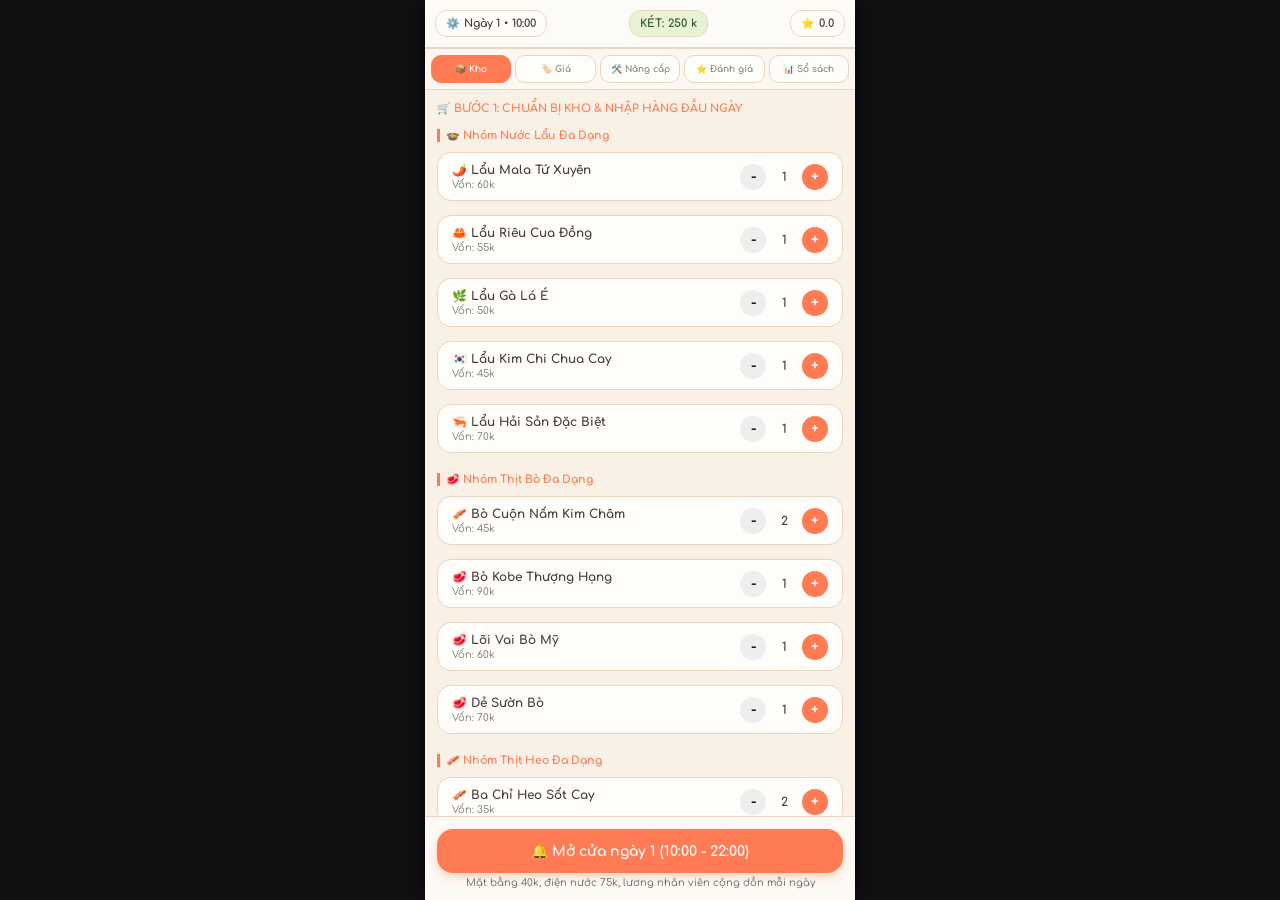
==== commit c99e1a34: "Update index.html" ====
--- a/index.html
+++ b/index.html
@@ -143,7 +143,7 @@
     <!-- SUB-NAVBAR -->
     <div class="top-subnav">
         <button class="subtab-btn active" onclick="switchTab('kho')">📦 Kho</button>
-        <button class="subtab-btn" onclick="switchTab('nau')">🍳 Nấu</button>
+        <button class="subtab-btn" id="nav-btn-nau" onclick="switchTab('nau')" style="display:none;">🍳 Nấu</button>
         <button class="subtab-btn" onclick="switchTab('giaban')">🏷️ Giá</button>
         <button class="subtab-btn" onclick="switchTab('nangcap')">🛠️ Nâng cấp</button>
         <button class="subtab-btn" onclick="switchTab('danhgia')">⭐ Đánh giá</button>
@@ -164,8 +164,11 @@
         <div class="item-card"><div class="item-info"><div class="item-name">🌿 Lẩu Gà Lá É</div><div class="item-meta">Vốn: 50k</div></div>
             <div class="item-controls"><button class="btn-qty" onclick="adjustStock('lauGaLaE', -1)">-</button><span class="qty-num" id="qty-lauGaLaE">1</span><button class="btn-qty plus" onclick="adjustStock('lauGaLaE', 1)">+</button></div>
         </div>
-        <div class="item-card"><div class="item-info"><div class="item-name">🍄 Lẩu Nấm Thanh Ngọt</div><div class="item-meta">Vốn: 45k</div></div>
-            <div class="item-controls"><button class="btn-qty" onclick="adjustStock('lauNam', -1)">-</button><span class="qty-num" id="qty-lauNam">1</span><button class="btn-qty plus" onclick="adjustStock('lauNam', 1)">+</button></div>
+        <div class="item-card"><div class="item-info"><div class="item-name">🇰🇷 Lẩu Kim Chi Chua Cay</div><div class="item-meta">Vốn: 45k</div></div>
+            <div class="item-controls"><button class="btn-qty" onclick="adjustStock('lauKimChi', -1)">-</button><span class="qty-num" id="qty-lauKimChi">1</span><button class="btn-qty plus" onclick="adjustStock('lauKimChi', 1)">+</button></div>
+        </div>
+        <div class="item-card"><div class="item-info"><div class="item-name">🦐 Lẩu Hải Sản Đặc Biệt</div><div class="item-meta">Vốn: 70k</div></div>
+            <div class="item-controls"><button class="btn-qty" onclick="adjustStock('lauHaiSan', -1)">-</button><span class="qty-num" id="qty-lauHaiSan">1</span><button class="btn-qty plus" onclick="adjustStock('lauHaiSan', 1)">+</button></div>
         </div>
 
         <div class="section-title">🥩 Nhóm Thịt Bò Đa Dạng</div>
@@ -181,9 +184,6 @@
         <div class="item-card"><div class="item-info"><div class="item-name">🥩 Dẻ Sườn Bò</div><div class="item-meta">Vốn: 70k</div></div>
             <div class="item-controls"><button class="btn-qty" onclick="adjustStock('deSuonBo', -1)">-</button><span class="qty-num" id="qty-deSuonBo">1</span><button class="btn-qty plus" onclick="adjustStock('deSuonBo', 1)">+</button></div>
         </div>
-        <div class="item-card"><div class="item-info"><div class="item-name">🥩 Thăn Nội & Thăn Lưng Bò</div><div class="item-meta">Vốn: 85k</div></div>
-            <div class="item-controls"><button class="btn-qty" onclick="adjustStock('thanBo', -1)">-</button><span class="qty-num" id="qty-thanBo">1</span><button class="btn-qty plus" onclick="adjustStock('thanBo', 1)">+</button></div>
-        </div>
 
         <div class="section-title">🥓 Nhóm Thịt Heo Đa Dạng</div>
         <div class="item-card"><div class="item-info"><div class="item-name">🥓 Ba Chỉ Heo Sốt Cay</div><div class="item-meta">Vốn: 35k</div></div>
@@ -195,46 +195,53 @@
         <div class="item-card"><div class="item-info"><div class="item-name">🥩 Nạc Vai & Nạc Dăm Heo</div><div class="item-meta">Vốn: 40k</div></div>
             <div class="item-controls"><button class="btn-qty" onclick="adjustStock('nacHeo', -1)">-</button><span class="qty-num" id="qty-nacHeo">1</span><button class="btn-qty plus" onclick="adjustStock('nacHeo', 1)">+</button></div>
         </div>
-
-        <div class="section-title">🦐 Nhóm Đồ Tươi (Hải Sản Riêng Biệt)</div>
+        <div class="item-card"><div class="item-info"><div class="item-name">🥩 Nạc Nọng & Chân Giò Heo</div><div class="item-meta">Vốn: 45k</div></div>
+            <div class="item-controls"><button class="btn-qty" onclick="adjustStock('nongGioHeo', -1)">-</button><span class="qty-num" id="qty-nongGioHeo">1</span><button class="btn-qty plus" onclick="adjustStock('nongGioHeo', 1)">+</button></div>
+        </div>
+
+        <div class="section-title">🦐 Nhóm Đồ Tươi (Hải Sản & Cá Tách Riêng)</div>
         <div class="item-card"><div class="item-info"><div class="item-name">🦐 Tôm Sú Tươi</div><div class="item-meta">Vốn: 50k</div></div>
             <div class="item-controls"><button class="btn-qty" onclick="adjustStock('tomSu', -1)">-</button><span class="qty-num" id="qty-tomSu">1</span><button class="btn-qty plus" onclick="adjustStock('tomSu', 1)">+</button></div>
         </div>
-        <div class="item-card"><div class="item-info"><div class="item-name">🦑 Mực Ống & Bạch Tuộc</div><div class="item-meta">Vốn: 55k</div></div>
-            <div class="item-controls"><button class="btn-qty" onclick="adjustStock('mucBachTuoc', -1)">-</button><span class="qty-num" id="qty-mucBachTuoc">1</span><button class="btn-qty plus" onclick="adjustStock('mucBachTuoc', 1)">+</button></div>
-        </div>
-        <div class="item-card"><div class="item-info"><div class="item-name">🦪 Hàu Sữa Tươi Sống</div><div class="item-meta">Vốn: 50k</div></div>
-            <div class="item-controls"><button class="btn-qty" onclick="adjustStock('hauSua', -1)">-</button><span class="qty-num" id="qty-hauSua">1</span><button class="btn-qty plus" onclick="adjustStock('hauSua', 1)">+</button></div>
-        </div>
-
-        <div class="section-title">🍢 Nhóm Topping & Rau Nấm Tách Riêng</div>
-        <div class="item-card"><div class="item-info"><div class="item-name">🥬 Rau Cải Thảo & Nấm Kim Châm</div><div class="item-meta">Vốn: 15k</div></div>
-            <div class="item-controls"><button class="btn-qty" onclick="adjustStock('rauNam', -1)">-</button><span class="qty-num" id="qty-rauNam">3</span><button class="btn-qty plus" onclick="adjustStock('rauNam', 1)">+</button></div>
+        <div class="item-card"><div class="item-info"><div class="item-name">🦑 Mực Ống Tươi</div><div class="item-meta">Vốn: 55k</div></div>
+            <div class="item-controls"><button class="btn-qty" onclick="adjustStock('mucOng', -1)">-</button><span class="qty-num" id="qty-mucOng">1</span><button class="btn-qty plus" onclick="adjustStock('mucOng', 1)">+</button></div>
+        </div>
+        <div class="item-card"><div class="item-info"><div class="item-name">🐙 Bạch Tuộc Tươi Sống</div><div class="item-meta">Vốn: 58k</div></div>
+            <div class="item-controls"><button class="btn-qty" onclick="adjustStock('bachTuoc', -1)">-</button><span class="qty-num" id="qty-bachTuoc">1</span><button class="btn-qty plus" onclick="adjustStock('bachTuoc', 1)">+</button></div>
+        </div>
+        <div class="item-card"><div class="item-info"><div class="item-name">🐟 Phi Lê Cá Hồi / Cá Tươi</div><div class="item-meta">Vốn: 45k</div></div>
+            <div class="item-controls"><button class="btn-qty" onclick="adjustStock('caTuoi', -1)">-</button><span class="qty-num" id="qty-caTuoi">1</span><button class="btn-qty plus" onclick="adjustStock('caTuoi', 1)">+</button></div>
+        </div>
+
+        <div class="section-title">🍢 Topping & Rau Nấm (Tách Riêng Từng Loại)</div>
+        <div class="item-card"><div class="item-info"><div class="item-name">🥬 Rau Cải Thảo Tươi</div><div class="item-meta">Vốn: 10k</div></div>
+            <div class="item-controls"><button class="btn-qty" onclick="adjustStock('rauCai', -1)">-</button><span class="qty-num" id="qty-rauCai">3</span><button class="btn-qty plus" onclick="adjustStock('rauCai', 1)">+</button></div>
+        </div>
+        <div class="item-card"><div class="item-info"><div class="item-name">🍄 Nấm Kim Châm</div><div class="item-meta">Vốn: 15k</div></div>
+            <div class="item-controls"><button class="btn-qty" onclick="adjustStock('namKimCham', -1)">-</button><span class="qty-num" id="qty-namKimCham">2</span><button class="btn-qty plus" onclick="adjustStock('namKimCham', 1)">+</button></div>
         </div>
         <div class="item-card"><div class="item-info"><div class="item-name">🇰🇷 Kim Chi Chua Cay</div><div class="item-meta">Vốn: 12k</div></div>
             <div class="item-controls"><button class="btn-qty" onclick="adjustStock('kimChi', -1)">-</button><span class="qty-num" id="qty-kimChi">2</span><button class="btn-qty plus" onclick="adjustStock('kimChi', 1)">+</button></div>
         </div>
-        <div class="item-card"><div class="item-info"><div class="item-name">🌭 Xúc Xích Đức & Chả Cá</div><div class="item-meta">Vốn: 20k</div></div>
-            <div class="item-controls"><button class="btn-qty" onclick="adjustStock('xucXichChaCa', -1)">-</button><span class="qty-num" id="qty-xucXichChaCa">2</span><button class="btn-qty plus" onclick="adjustStock('xucXichChaCa', 1)">+</button></div>
-        </div>
-        <div class="item-card"><div class="item-info"><div class="item-name">🍡 Cá Viên & Đậu Hũ Non</div><div class="item-meta">Vốn: 18k</div></div>
-            <div class="item-controls"><button class="btn-qty" onclick="adjustStock('caVienDauHu', -1)">-</button><span class="qty-num" id="qty-caVienDauHu">2</span><button class="btn-qty plus" onclick="adjustStock('caVienDauHu', 1)">+</button></div>
-        </div>
-        <div class="item-card"><div class="item-info"><div class="item-name">🍗 Chân Gà Rút Xương Thả Lẩu</div><div class="item-meta">Vốn: 25k</div></div>
+        <div class="item-card"><div class="item-info"><div class="item-name">🌭 Xúc Xích Đức</div><div class="item-meta">Vốn: 15k</div></div>
+            <div class="item-controls"><button class="btn-qty" onclick="adjustStock('xucXich', -1)">-</button><span class="qty-num" id="qty-xucXich">2</span><button class="btn-qty plus" onclick="adjustStock('xucXich', 1)">+</button></div>
+        </div>
+        <div class="item-card"><div class="item-info"><div class="item-name">🍥 Chả Cá Hàn Quốc</div><div class="item-meta">Vốn: 18k</div></div>
+            <div class="item-controls"><button class="btn-qty" onclick="adjustStock('chaCa', -1)">-</button><span class="qty-num" id="qty-chaCa">2</span><button class="btn-qty plus" onclick="adjustStock('chaCa', 1)">+</button></div>
+        </div>
+        <div class="item-card"><div class="item-info"><div class="item-name">🍡 Cá Viên Chiên</div><div class="item-meta">Vốn: 15k</div></div>
+            <div class="item-controls"><button class="btn-qty" onclick="adjustStock('caVien', -1)">-</button><span class="qty-num" id="qty-caVien">2</span><button class="btn-qty plus" onclick="adjustStock('caVien', 1)">+</button></div>
+        </div>
+        <div class="item-card"><div class="item-info"><div class="item-name">🥢 Đậu Hũ Non Thả Lẩu</div><div class="item-meta">Vốn: 12k</div></div>
+            <div class="item-controls"><button class="btn-qty" onclick="adjustStock('dauHu', -1)">-</button><span class="qty-num" id="qty-dauHu">2</span><button class="btn-qty plus" onclick="adjustStock('dauHu', 1)">+</button></div>
+        </div>
+        <div class="item-card"><div class="item-info"><div class="item-name">🍗 Chân Gà Rút Xương</div><div class="item-meta">Vốn: 25k</div></div>
             <div class="item-controls"><button class="btn-qty" onclick="adjustStock('chanGa', -1)">-</button><span class="qty-num" id="qty-chanGa">1</span><button class="btn-qty plus" onclick="adjustStock('chanGa', 1)">+</button></div>
         </div>
     </div>
 
-    <!-- TAB 2: NẤU (GỢI Ý ĐƠN ONLINE TÍCH HỢP & KHÁCH MỚI LIÊN TỤC) -->
+    <!-- TAB 2: NẤU (CÓ NÚT GIAO HÀNG & HIỆN TRẠNG ĐÃ CHỌN ĐỦ Ô) -->
     <div class="page-content" id="page-nau">
-        <div class="kitchen-box">
-            <div style="font-size: 24px;" id="customer-avatar">👧</div>
-            <div style="font-size: 11px; text-align: center; color: var(--primary-orange); font-weight:700;" id="customer-order">
-                "Cho mình 2 suất Lõi Vai Bò Mỹ ướp Sat Tế chấm Phô Mai Kéo Sợi nướng than!"
-            </div>
-            <div style="font-size: 10px; color: #555; margin-top:2px;" id="customer-queue-info">👥 Khách đang chờ tại bàn: 3 nhóm</div>
-        </div>
-
         <!-- ĐƠN ONLINE TÍCH HỢP NGAY TRONG BẾP -->
         <div class="kitchen-box" style="background: #FFF5EE; border-color: #FF7B54;">
             <div style="font-size: 11px; font-weight: 700; color: #D35400;">🛵 Đơn Giao Tận Nhà Đang Chờ Xử Lý:</div>
@@ -245,6 +252,14 @@
         </div>
 
         <div class="kitchen-box">
+            <div style="font-size: 24px;" id="customer-avatar">👧</div>
+            <div style="font-size: 11px; text-align: center; color: var(--primary-orange); font-weight:700;" id="customer-order">
+                "Cho mình 2 suất Lõi Vai Bò Mỹ ướp Sat Tế chấm Phô Mai Kéo Sợi nướng than!"
+            </div>
+            <div style="font-size: 10px; color: #555; margin-top:2px;" id="customer-queue-info">👥 Khách đang chờ tại bàn: 3 nhóm</div>
+        </div>
+
+        <div class="kitchen-box">
             <div style="font-size: 10px; color: #777;">BẾP ĐANG CHUẨN BỊ MÓN ĂN:</div>
             <div style="display:flex; gap:4px; font-size:10px; font-weight:700; flex-wrap:wrap; justify-content:center;">
                 <span id="tag-1" style="color:var(--primary-orange);">🛒 Đồ Tươi (Trống)</span> +
@@ -252,7 +267,10 @@
                 <span id="tag-4" style="color:#27AE60;">❓ Sốt Chấm</span>
             </div>
             <div id="tag-3" style="font-size:10px; color:#2980B9;">🔥 Cách chế biến: Chưa chọn</div>
-            <button class="subtab-btn active" style="margin-top:4px; width:100%; padding:4px;" onclick="resetCurrentDish()">🔄 Chọn lại món này</button>
+            <div style="display: flex; gap: 6px; width: 100%; margin-top: 4px;">
+                <button class="subtab-btn active" style="flex:1; padding:6px;" onclick="resetCurrentDish()">🔄 Chọn lại</button>
+                <button class="action-btn-status" style="flex:2; padding:6px; font-size:11px;" onclick="deliverDishToCustomer()">🛎️ Giao Món Cho Khách</button>
+            </div>
         </div>
 
         <div style="font-size: 10px; font-weight: 700;">1. Chọn Đồ Tươi & Thịt (Bấm nhiều lần để tăng số lượng):</div>
@@ -263,40 +281,41 @@
             <div class="btn-select" id="ing-Ba Chỉ Heo" onclick="addIng('Ba Chỉ Heo', '🥓')">🥓 Ba Chỉ Heo</div>
             <div class="btn-select" id="ing-Sườn Heo" onclick="addIng('Sườn Heo', '🍖')">🍖 Sườn Heo</div>
             <div class="btn-select" id="ing-Tôm Sú" onclick="addIng('Tôm Sú', '🦐')">🦐 Tôm Sú</div>
-            <div class="btn-select" id="ing-Mực & Bạch Tuộc" onclick="addIng('Mực & Bạch Tuộc', '🦑')">🦑 Mực & Bạch Tuộc</div>
+            <div class="btn-select" id="ing-Mực Ống" onclick="addIng('Mực Ống', '🦑')">🦑 Mực Ống</div>
+            <div class="btn-select" id="ing-Bạch Tuộc" onclick="addIng('Bạch Tuộc', '🐙')">🐙 Bạch Tuộc</div>
         </div>
 
         <div style="font-size: 10px; font-weight: 700;">2. Chọn Sốt Ướp / Nước Lẩu:</div>
         <div class="grid-3">
-            <div class="btn-select" onclick="setSauce('Phô Mai', '🧀')">🧀 Phô Mai</div>
-            <div class="btn-select" onclick="setSauce('Sat Tế', '🌶️')">🌶️ Sat Tế</div>
-            <div class="btn-select" onclick="setSauce('Nướng Mọi', '🔥')">🔥 Nướng Mọi</div>
-            <div class="btn-select" onclick="setSauce('Nướng Muối Ớt', '🧂')">🧂 Nướng Muối Ớt</div>
-            <div class="btn-select" onclick="setSauce('Lẩu Mala', '🌶️')">🌶️ Lẩu Mala</div>
-            <div class="btn-select" onclick="setSauce('Lẩu Gà Lá É', '🌿')">🌿 Lẩu Gà Lá É</div>
+            <div class="btn-select" id="sauce-Phô Mai" onclick="setSauce('Phô Mai', '🧀')">🧀 Phô Mai</div>
+            <div class="btn-select" id="sauce-Sat Tế" onclick="setSauce('Sat Tế', '🌶️')">🌶️ Sat Tế</div>
+            <div class="btn-select" id="sauce-Nướng Mọi" onclick="setSauce('Nướng Mọi', '🔥')">🔥 Nướng Mọi</div>
+            <div class="btn-select" id="sauce-Nướng Muối Ớt" onclick="setSauce('Nướng Muối Ớt', '🧂')">🧂 Nướng Muối Ớt</div>
+            <div class="btn-select" id="sauce-Lẩu Mala" onclick="setSauce('Lẩu Mala', '🌶️')">🌶️ Lẩu Mala</div>
+            <div class="btn-select" id="sauce-Lẩu Gà Lá É" onclick="setSauce('Lẩu Gà Lá É', '🌿')">🌿 Lẩu Gà Lá É</div>
         </div>
 
         <div style="font-size: 10px; font-weight: 700;">3. Chọn Sốt Chấm Kèm:</div>
         <div class="grid-3">
-            <div class="btn-select" onclick="setDip('Phô Mai Kéo Sợi', '🧀')">🧀 Phô Mai Kéo</div>
-            <div class="btn-select" onclick="setDip('Muối Ớt Xanh', '🟢')">🟢 Muối Ớt Xanh</div>
-            <div class="btn-select" onclick="setDip('Mắm Tắc', '🍋')">🍋 Mắm Tắc</div>
-            <div class="btn-select" onclick="setDip('Muối Tiêu Chanh', '🧂')">🧂 Muối Tiêu Chanh</div>
-            <div class="btn-select" onclick="setDip('Nước Mắm', '🥢')">🥢 Nước Mắm</div>
-            <div class="btn-select" onclick="setDip('Sốt Trứng Muối', '🥚')">🥚 Sốt Trứng Muối</div>
+            <div class="btn-select" id="dip-Phô Mai Kéo Sợi" onclick="setDip('Phô Mai Kéo Sợi', '🧀')">🧀 Phô Mai Kéo</div>
+            <div class="btn-select" id="dip-Muối Ớt Xanh" onclick="setDip('Muối Ớt Xanh', '🟢')">🟢 Muối Ớt Xanh</div>
+            <div class="btn-select" id="dip-Mắm Tắc" onclick="setDip('Mắm Tắc', '🍋')">🍋 Mắm Tắc</div>
+            <div class="btn-select" id="dip-Muối Tiêu Chanh" onclick="setDip('Muối Tiêu Chanh', '🧂')">🧂 Muối Tiêu Chanh</div>
+            <div class="btn-select" id="dip-Nước Mắm" onclick="setDip('Nước Mắm', '🥢')">🥢 Nước Mắm</div>
+            <div class="btn-select" id="dip-Sốt Trứng Muối" onclick="setDip('Sốt Trứng Muối', '🥚')">🥚 Sốt Trứng Muối</div>
         </div>
 
         <div style="font-size: 10px; font-weight: 700;">4. Cách Chế Biến & Hoàn Tất:</div>
         <div class="grid-3">
-            <div class="btn-select" onclick="setMethod('Nướng Chảo', '🍳')">🍳 Nướng Chảo</div>
-            <div class="btn-select" onclick="setMethod('Nướng Than', '🪵')">🪵 Nướng Than</div>
-            <div class="btn-select" onclick="setMethod('Nấu Lẩu', '🥘')">🥘 Nấu Lẩu</div>
-        </div>
-    </div>
-
-    <!-- TAB 3: GIÁ BÁN TÁCH RÕ TỪNG SẢN PHẨM -->
+            <div class="btn-select" id="method-Nướng Chảo" onclick="setMethod('Nướng Chảo', '🍳')">🍳 Nướng Chảo</div>
+            <div class="btn-select" id="method-Nướng Than" onclick="setMethod('Nướng Than', '🪵')">🪵 Nướng Than</div>
+            <div class="btn-select" id="method-Nấu Lẩu" onclick="setMethod('Nấu Lẩu', '🥘')">🥘 Nấu Lẩu</div>
+        </div>
+    </div>
+
+    <!-- TAB 3: GIÁ BÁN HIỆN ĐỦ TẤT CẢ SẢN PHẨM -->
     <div class="page-content" id="page-giaban">
-        <div style="font-size: 11px; font-weight: 700; color: var(--primary-orange);">🏷️ ĐIỀU CHỈNH GIÁ NIÊM YẾT SẢN PHẨM</div>
+        <div style="font-size: 11px; font-weight: 700; color: var(--primary-orange);">🏷️ ĐIỀU CHỈNH GIÁ NIÊM YẾT TẤT CẢ SẢN PHẨM</div>
         
         <div class="section-title">🍲 Nhóm Nước Lẩu</div>
         <div class="item-card"><div class="item-info"><div class="item-name">Lẩu Mala Tứ Xuyên</div><div class="item-meta">Vốn: 60k</div></div>
@@ -308,8 +327,11 @@
         <div class="item-card"><div class="item-info"><div class="item-name">Lẩu Gà Lá É</div><div class="item-meta">Vốn: 50k</div></div>
             <input type="number" class="price-input" id="price-lauGaLaE" value="139" onchange="checkPrice('lauGaLaE', 139)">
         </div>
-        <div class="item-card"><div class="item-info"><div class="item-name">Lẩu Nấm Thanh Ngọt</div><div class="item-meta">Vốn: 45k</div></div>
-            <input type="number" class="price-input" id="price-lauNam" value="129" onchange="checkPrice('lauNam', 129)">
+        <div class="item-card"><div class="item-info"><div class="item-name">Lẩu Kim Chi Chua Cay</div><div class="item-meta">Vốn: 45k</div></div>
+            <input type="number" class="price-input" id="price-lauKimChi" value="129" onchange="checkPrice('lauKimChi', 129)">
+        </div>
+        <div class="item-card"><div class="item-info"><div class="item-name">Lẩu Hải Sản Đặc Biệt</div><div class="item-meta">Vốn: 70k</div></div>
+            <input type="number" class="price-input" id="price-lauHaiSan" value="179" onchange="checkPrice('lauHaiSan', 179)">
         </div>
 
         <div class="section-title">🥩 Nhóm Thịt Bò</div>
@@ -334,12 +356,15 @@
             <input type="number" class="price-input" id="price-suonHeo" value="119" onchange="checkPrice('suonHeo', 119)">
         </div>
 
-        <div class="section-title">🦐 Nhóm Hải Sản & Topping</div>
+        <div class="section-title">🦐 Nhóm Đồ Tươi & Topping</div>
         <div class="item-card"><div class="item-info"><div class="item-name">Tôm Sú Tươi</div><div class="item-meta">Vốn: 50k</div></div>
             <input type="number" class="price-input" id="price-tomSu" value="129" onchange="checkPrice('tomSu', 129)">
         </div>
         <div class="item-card"><div class="item-info"><div class="item-name">Mực Ống & Bạch Tuộc</div><div class="item-meta">Vốn: 55k</div></div>
             <input type="number" class="price-input" id="price-mucBachTuoc" value="139" onchange="checkPrice('mucBachTuoc', 139)">
+        </div>
+        <div class="item-card"><div class="item-info"><div class="item-name">Chân Gà Rút Xương</div><div class="item-meta">Vốn: 25k</div></div>
+            <input type="number" class="price-input" id="price-chanGa" value="69" onchange="checkPrice('chanGa', 69)">
         </div>
     </div>
 
@@ -368,7 +393,7 @@
             <button class="action-btn-status" id="btn-staff-7" onclick="toggleStaff(7, 90, 'DJ Meow')">Tuyển</button>
         </div>
 
-        <div class="section-title">🛠️ Trang Bị & Tiện Ích Cho Quán (Tổng 10 mục)</div>
+        <div class="section-title">🛠️ Trang Bị Cho Quán (Tổng 10 mục)</div>
         <div class="item-card"><div class="item-info"><div class="item-name">📶 Wifi Miễn Phí (200k)</div><div class="item-meta">Khách chịu chờ lâu hơn 12%</div></div>
             <button class="action-btn-status" id="equip-1" onclick="buyEquip(200, 'Wifi Miễn Phí', 1)">Mua</button>
         </div>
@@ -401,32 +426,27 @@
         </div>
     </div>
 
-    <!-- TAB 5: ĐÁNH GIÁ (HIỆN REVIEW & NÚT TRẢ LỜI) -->
+    <!-- TAB 5: ĐÁNH GIÁ (CHUẨN MẪU ẢNH CUỐI) -->
     <div class="page-content" id="page-danhgia">
-        <div style="font-size: 12px; font-weight: 700;" id="rating-title">⭐ Tổng quan đánh giá: 5.0 / 5.0 (2 đánh giá)</div>
-        
-        <div class="item-card" style="flex-direction: column; align-items: flex-start; gap: 6px;">
-            <div style="display: flex; justify-content: space-width; width: 100%; justify-content: space-between;">
-                <span style="font-weight: 700; font-size: 11px;">👦 Cua</span>
-                <span style="color: #F1C40F; font-size: 11px;">⭐⭐⭐⭐⭐</span>
-            </div>
-            <div style="font-size: 10px; color: #555;">"Mùi thơm bay ra tận đầu hẻm, không chê vào đâu được 😉"</div>
-            <div style="display: flex; justify-content: space-between; width: 100%; align-items: center; margin-top: 4px;">
-                <span style="font-size: 9px; color: #888;">Ngày 1</span>
-                <button class="subtab-btn active" style="padding: 2px 8px; font-size: 9px;" onclick="replyReview(this)">Trả lời</button>
-            </div>
-        </div>
-
-        <div class="item-card" style="flex-direction: column; align-items: flex-start; gap: 6px;">
-            <div style="display: flex; justify-content: space-between; width: 100%;">
-                <span style="font-weight: 700; font-size: 11px;">👧 Quang Minh</span>
-                <span style="color: #F1C40F; font-size: 11px;">⭐⭐⭐⭐⭐</span>
-            </div>
-            <div style="font-size: 10px; color: #555;">"Giao tới vẫn nóng hổi, em ở nhà mà như ngồi quán! 🔥"</div>
-            <div style="display: flex; justify-content: space-between; width: 100%; align-items: center; margin-top: 4px;">
-                <span style="font-size: 9px; color: #888;">Ngày 1 • đơn app</span>
-                <button class="subtab-btn active" style="padding: 2px 8px; font-size: 9px;" onclick="replyReview(this)">Trả lời</button>
-            </div>
+        <div class="kitchen-box" style="align-items: stretch; gap: 8px;">
+            <div style="display: flex; align-items: center; justify-content: space-between;">
+                <div style="font-size: 28px; font-weight: 700; color: #D35400;" id="avg-rating-num">0.0</div>
+                <div style="text-align: right;">
+                    <div style="color: #F1C40F; font-size: 14px;" id="avg-stars-display">☆☆☆☆☆</div>
+                    <div style="font-size: 9px; color: #666;" id="total-reviews-sub">Tính trên 0 đánh giá gần nhất.</div>
+                </div>
+            </div>
+            <div id="rating-bars-container" style="display: flex; flex-direction: column; gap: 3px; font-size: 9px; color: #555;">
+                <div style="display:flex; align-items:center; gap:6px;"><span>5★</span><div style="flex:1; background:#E8D5C4; height:6px; border-radius:3px; overflow:hidden;"><div style="width:0%; background:#F1C40F; height:100%;"></div></div><span>0</span></div>
+                <div style="display:flex; align-items:center; gap:6px;"><span>4★</span><div style="flex:1; background:#E8D5C4; height:6px; border-radius:3px; overflow:hidden;"><div style="width:0%; background:#F1C40F; height:100%;"></div></div><span>0</span></div>
+                <div style="display:flex; align-items:center; gap:6px;"><span>3★</span><div style="flex:1; background:#E8D5C4; height:6px; border-radius:3px; overflow:hidden;"><div style="width:0%; background:#F1C40F; height:100%;"></div></div><span>0</span></div>
+                <div style="display:flex; align-items:center; gap:6px;"><span>2★</span><div style="flex:1; background:#E8D5C4; height:6px; border-radius:3px; overflow:hidden;"><div style="width:0%; background:#F1C40F; height:100%;"></div></div><span>0</span></div>
+                <div style="display:flex; align-items:center; gap:6px;"><span>1★</span><div style="flex:1; background:#E8D5C4; height:6px; border-radius:3px; overflow:hidden;"><div style="width:0%; background:#F1C40F; height:100%;"></div></div><span>0</span></div>
+            </div>
+        </div>
+
+        <div id="reviews-list-container">
+            <div style="text-align: center; color: #888; font-size: 11px; padding: 20px;">Chưa có đánh giá nào. Hãy mở cửa bán hàng để nhận phản hồi từ thực khách!</div>
         </div>
     </div>
 
@@ -459,7 +479,7 @@
 
     <!-- ACTION BAR -->
     <div class="bottom-action-bar">
-        <button class="btn-big" id="action-btn" onclick="handleAction()">🔔 Mở cửa ngày 1 (10:00 - 22:00)</button>
+        <button class="btn-big" id="action-btn" onclick="startDayTimer()">🔔 Mở cửa ngày 1 (10:00 - 22:00)</button>
         <div class="daily-cost-text">Mặt bằng 40k, điện nước 75k, lương nhân viên cộng dồn mỗi ngày</div>
     </div>
 
@@ -481,7 +501,7 @@
             <div style="text-align: center; font-size: 14px; font-weight: 700;">📖 HƯỚNG DẪN CÁCH CHƠI</div>
             <div style="font-size: 11px; line-height: 1.5;">
                 1. <b>Chuẩn bị Kho:</b> Đầu mỗi ngày, bạn chọn số lượng nhập các món nguyên liệu lẩu, thịt bò, heo, đồ tươi và topping.<br><br>
-                2. <b>Mở cửa & Phục vụ:</b> Bấm mở cửa để bắt đầu thời gian từ 10:00 đến 22:00. Phục vụ khách tại quầy và các đơn online để tích lũy doanh thu.<br><br>
+                2. <b>Mở cửa & Phục vụ:</b> Bấm mở cửa để bắt đầu thời gian từ 10:00 đến 22:00. Giao diện nấu sẽ hiện ra để bạn phục vụ khách tại quầy và đơn online.<br><br>
                 3. <b>Sổ sách & Nâng cấp:</b> Kiểm tra lợi nhuận ròng cuối ngày, tuyển nhân viên và mua sắm trang thiết bị để phát triển tiệm!
             </div>
             <button class="btn-big" style="margin-top: 10px;" onclick="closeGuideModal()">Đã Hiểu</button>
@@ -505,14 +525,14 @@
 <script>
     let day = 1;
     let money = 250;
-    let stars = 5.0;
-    let reviewsCount = 2;
+    let stars = 0.0;
+    let reviewsList = [];
     let totalRevenue = 0;
     let soldDishesCount = 0;
     let totalStaffSalary = 0;
     let hiredStaff = {};
     let customerQueueCount = 3;
-    let stock = { lauMala: 1, lauCua: 1, lauGaLaE: 1, lauNam: 1, boCuonNam: 2, boKobe: 1, loiVaiBo: 1, deSuonBo: 1, thanBo: 1, baChiHeo: 2, suonHeo: 1, nacHeo: 1, tomSu: 1, mucBachTuoc: 1, hauSua: 1, rauNam: 3, kimChi: 2, xucXichChaCa: 2, caVienDauHu: 2, chanGa: 1 };
+    let stock = { lauMala: 1, lauCua: 1, lauGaLaE: 1, lauKimChi: 1, lauHaiSan: 1, boCuonNam: 2, boKobe: 1, loiVaiBo: 1, deSuonBo: 1, baChiHeo: 2, suonHeo: 1, nacHeo: 1, nongGioHeo: 1, tomSu: 1, mucOng: 1, bachTuoc: 1, caTuoi: 1, rauCai: 3, namKimCham: 2, kimChi: 2, xucXich: 2, chaCa: 2, caVien: 2, dauHu: 2, chanGa: 1 };
     let player = { ingredientsCount: {}, sauce: null, dip: null, method: null };
     let isRunning = false;
     let bgmPlaying = false;
@@ -525,9 +545,9 @@
     let currentTrackIdx = 0;
 
     let menuPages = [
-        { title: "Trang 1: Nhóm Nước Lẩu & Thịt Bò", content: "• Lẩu Mala Tứ Xuyên - 159k<br>• Lẩu Riêu Cua Đồng - 149k<br>• Lẩu Gà Lá É - 139k<br>• Bò Cuộn Nấm Kim Châm - 99k<br>• Bò Kobe Thượng Hạng - 189k<br>• Lõi Vai Bò Mỹ - 129k" },
-        { title: "Trang 2: Nhóm Thịt Heo & Hải Sản", content: "• Ba Chỉ Heo Sốt Cay - 89k<br>• Sườn Heo Nướng - 119k<br>• Tôm Sú Tươi - 129k<br>• Mực Ống & Bạch Tuộc - 139k<br>• Hàu Sữa Nướng - 110k" },
-        { title: "Trang 3: Topping & Đồ Ăn Kèm", content: "• Rau Nấm Thả Lẩu - 39k<br>• Kim Chi Chua Cay - 25k<br>• Xúc Xích Đức & Chả Cá - 45k<br>• Cá Viên & Đậu Hũ - 35k<br>• Chân Gà Rút Xương - 50k" }
+        { title: "Trang 1: Nhóm Nước Lẩu & Thịt Bò", content: "• Lẩu Mala Tứ Xuyên - 159k<br>• Lẩu Riêu Cua Đồng - 149k<br>• Lẩu Gà Lá É - 139k<br>• Lẩu Kim Chi - 129k<br>• Lẩu Hải Sản - 179k<br>• Bò Cuộn Nấm - 99k<br>• Bò Kobe - 189k" },
+        { title: "Trang 2: Thịt Heo & Hải Sản", content: "• Ba Chỉ Heo Sốt Cay - 89k<br>• Sườn Heo Mật Ong - 119k<br>• Nạc Vai & Dăm Heo - 99k<br>• Tôm Sú Tươi - 129k<br>• Mực Ống Tươi - 139k<br>• Bạch Tuộc Sống - 149k" },
+        { title: "Trang 3: Topping & Đồ Ăn Kèm", content: "• Rau Cải Thảo - 35k<br>• Nấm Kim Châm - 39k<br>• Kim Chi Chua Cay - 30k<br>• Xúc Xích Đức - 45k<br>• Chả Cá Hàn Quốc - 40k<br>• Chân Gà Rút Xương - 69k" }
     ];
     let currentMenuPage = 0;
 
@@ -550,6 +570,10 @@
     }, 30);
 
     function switchTab(id) {
+        if (id === 'nau' && !isRunning) {
+            alert('⚠️ Hãy bấm nút "Mở cửa" ở màn hình chuẩn bị kho để bắt đầu vào ngày mới và mở giao diện nấu!');
+            return;
+        }
         document.querySelectorAll('.page-content').forEach(e => e.classList.remove('active'));
         document.querySelectorAll('.subtab-btn').forEach(e => e.classList.remove('active'));
         document.getElementById(`page-${id}`).classList.add('active');
@@ -568,12 +592,28 @@
         let summaryText = Object.keys(player.ingredientsCount).map(k => `${k} (x${player.ingredientsCount[k]})`).join(', ');
         document.getElementById('tag-1').innerText = `🛒 Đồ Tươi: ${summaryText}`;
         document.getElementById(`ing-${name}`).classList.add('selected');
-        checkCompleteOrder();
-    }
-
-    function setSauce(name, icon) { player.sauce = name; document.getElementById('tag-2').innerText = `${icon} ${name}`; checkCompleteOrder(); }
-    function setDip(name, icon) { player.dip = name; document.getElementById('tag-4').innerText = `${icon} ${name}`; checkCompleteOrder(); }
-    function setMethod(name, icon) { player.method = name; document.getElementById('tag-3').innerText = `🔥 Cách chế biến: ${icon} ${name}`; checkCompleteOrder(); }
+    }
+
+    function setSauce(name, icon) {
+        player.sauce = name;
+        document.getElementById('tag-2').innerText = `${icon} ${name}`;
+        document.querySelectorAll('[id^="sauce-"]').forEach(el => el.classList.remove('selected'));
+        document.getElementById(`sauce-${name}`).classList.add('selected');
+    }
+
+    function setDip(name, icon) {
+        player.dip = name;
+        document.getElementById('tag-4').innerText = `${icon} ${name}`;
+        document.querySelectorAll('[id^="dip-"]').forEach(el => el.classList.remove('selected'));
+        document.getElementById(`dip-${name}`).classList.add('selected');
+    }
+
+    function setMethod(name, icon) {
+        player.method = name;
+        document.getElementById('tag-3').innerText = `🔥 Cách chế biến: ${icon} ${name}`;
+        document.querySelectorAll('[id^="method-"]').forEach(el => el.classList.remove('selected'));
+        document.getElementById(`method-${name}`).classList.add('selected');
+    }
 
     function resetCurrentDish() {
         player = { ingredientsCount: {}, sauce: null, dip: null, method: null };
@@ -584,7 +624,7 @@
         document.querySelectorAll('.btn-select').forEach(el => el.classList.remove('selected'));
     }
 
-    function checkCompleteOrder() {
+    function deliverDishToCustomer() {
         let totalIngs = Object.values(player.ingredientsCount).reduce((a, b) => a + b, 0);
         if (totalIngs > 0 && player.sauce && player.dip && player.method) {
             if (isRunning) {
@@ -593,26 +633,36 @@
                 money += Math.round(dishPrice);
                 totalRevenue += Math.round(dishPrice);
                 soldDishesCount += totalIngs;
-                reviewsCount++;
-
+
+                money += Math.round(dishPrice);
                 document.getElementById('money').innerText = money;
-                document.getElementById('stars').innerText = stars;
                 document.getElementById('sum-revenue').innerText = `+${totalRevenue}k (${soldDishesCount} phần)`;
                 let dailyCost = 115 + totalStaffSalary;
                 document.getElementById('sum-net-profit').innerText = `${totalRevenue - dailyCost}k`;
+                customerQueueCount = Math.max(1, customerQueueCount - 1 + Math.floor(Math.random() * 2));
                 document.getElementById('customer-queue-info').innerText = `👥 Khách đang chờ tại bàn: ${customerQueueCount} nhóm`;
 
+                // Thêm đánh giá mới từ khách
+                reviewsList.unshift({
+                    name: ["Cua", "Quang Minh", "Bảo Long", "Thảo Vy", "Gia Hân"][Math.floor(Math.random()*5)],
+                    stars: 5,
+                    text: ["Mùi thơm bay ra tận đầu hẻm, không chê vào đâu được 😉", "Giao tới vẫn nóng hổi, ăn cực kỳ vừa miệng! 🔥", "Quán phục vụ chu đáo, đồ tươi ngon tuyệt vời ⭐"][Math.floor(Math.random()*3)],
+                    day: day,
+                    replied: false
+                });
+                updateReviewsUI();
+
                 // Đổi khách mới và icon ngẫu nhiên
-                let avatars = ["👦", "👧", "🧑", "👨", "👩"];
-                let randomAvatar = avatars[Math.floor(Math.random() * avatars.length)];
-                document.getElementById('customer-avatar').innerText = randomAvatar;
-
+                let avatars = ["👦", "👧", "🧑", "👨", "👩", "🧓"];
+                document.getElementById('customer-avatar').innerText = avatars[Math.floor(Math.random() * avatars.length)];
                 let randomDishes = ["2x Lõi Vai Bò Mỹ ướp Sat Tế chấm Phô Mai Kéo Sợi nướng than!", "1x Bò Kobe ướp Phô Mai chấm Muối Ớt Xanh nướng chảo!", "3x Tôm Sú ướp Nướng Mọi chấm Mắm Tắc lẩu đặc biệt!"];
                 document.getElementById('customer-order').innerHTML = `"${randomDishes[Math.floor(Math.random() * randomDishes.length)]}"`;
 
                 alert(`🎉 Phục vụ khách thành công! Thu +${Math.round(dishPrice)}k vào KÉT.`);
                 resetCurrentDish();
             }
+        } else {
+            alert('⚠️ Vui lòng chọn đầy đủ Đồ tươi, Sốt ướp, Sốt chấm và Cách chế biến trước khi giao món!');
         }
     }
 
@@ -633,6 +683,43 @@
         }
     }
 
+    function updateReviewsUI() {
+        if (reviewsList.length === 0) {
+            document.getElementById('avg-rating-num').innerText = "0.0";
+            document.getElementById('avg-stars-display').innerText = "☆☆☆☆☆";
+            document.getElementById('total-reviews-sub').innerText = "Tính trên 0 đánh giá gần nhất.";
+            document.getElementById('reviews-list-container').innerHTML = `<div style="text-align: center; color: #888; font-size: 11px; padding: 20px;">Chưa có đánh giá nào. Hãy mở cửa bán hàng để nhận phản hồi từ thực khách!</div>`;
+            return;
+        }
+
+        document.getElementById('avg-rating-num').innerText = "5.0";
+        document.getElementById('avg-stars-display').innerText = "★★★★★";
+        document.getElementById('total-reviews-sub').innerText = `Tính trên ${reviewsList.length} đánh giá gần nhất.`;
+
+        let html = '';
+        reviewsList.forEach((rev, idx) => {
+            html += `
+            <div class="item-card" style="flex-direction: column; align-items: flex-start; gap: 6px; margin-top:6px;">
+                <div style="display: flex; justify-content: space-between; width: 100%;">
+                    <span style="font-weight: 700; font-size: 11px;">👤 ${rev.name}</span>
+                    <span style="color: #F1C40F; font-size: 11px;">★★★★★</span>
+                </div>
+                <div style="font-size: 10px; color: #555;">"${rev.text}"</div>
+                <div style="display: flex; justify-content: space-width; width: 100%; justify-content: space-between; align-items: center; margin-top: 4px;">
+                    <span style="font-size: 9px; color: #888;">Ngày ${rev.day}</span>
+                    <button class="subtab-btn ${rev.replied ? '' : 'active'}" style="padding: 2px 8px; font-size: 9px;" ${rev.replied ? 'disabled style="background:#95A5A6; color:#FFF;"' : ''} onclick="replyReview(${idx})">${rev.replied ? 'Đã trả lời ❤️' : 'Trả lời'}</button>
+                </div>
+            </div>`;
+        });
+        document.getElementById('reviews-list-container').innerHTML = html;
+    }
+
+    function replyReview(idx) {
+        reviewsList[idx].replied = true;
+        updateReviewsUI();
+        alert("💌 Đã gửi phản hồi đến thực khách thành công!");
+    }
+
     function checkPrice(type, basePrice) {
         let val = parseInt(document.getElementById(`price-${type}`).value);
         let warnEl = document.getElementById(`warn-${type}`);
@@ -676,21 +763,6 @@
         }
     }
 
-    function replyReview(btn) {
-        btn.innerText = "Đã trả lời ❤️";
-        btn.style.background = "#95A5A6";
-        btn.disabled = true;
-        alert("💌 Đã gửi phản hồi đến thực khách thành công!");
-    }
-
-    function handleAction() {
-        if (!isRunning) {
-            startDayTimer();
-        } else {
-            switchTab('nau');
-        }
-    }
-
     function startDayTimer() {
         if(isRunning) return;
         isRunning = true;
@@ -699,6 +771,9 @@
         let btn = document.getElementById('action-btn');
         btn.style.background = "#E67E22";
         btn.innerText = "🍳 Đang mở cửa! Bấm vào đây để vào bếp phục vụ khách";
+        
+        // Hiện tab Nấu trên thanh điều hướng khi mở cửa
+        document.getElementById('nav-btn-nau').style.display = 'block';
         switchTab('nau');
 
         let timer = setInterval(() => {
@@ -717,8 +792,9 @@
 
                 document.getElementById('money').innerText = money;
                 btn.style.background = "var(--primary-orange)";
-                btn.innerText = "🔔 Chuẩn bị Kho ngày " + (++day) + " (10:00 - 22:00)";
+                btn.innerText = "🔔 Mở cửa ngày " + (++day) + " (10:00 - 22:00)";
                 document.getElementById('day-label').innerText = "Ngày " + day;
+                document.getElementById('nav-btn-nau').style.display = 'none';
                 switchTab('kho');
                 alert(`🌙 Đã đến 22:00! Đóng cửa tổng kết ngày ${day-1}.\nLợi nhuận ròng: ${netProfit >= 0 ? '+'+netProfit : netProfit}k đã được hạch toán vào KÉT.`);
             }
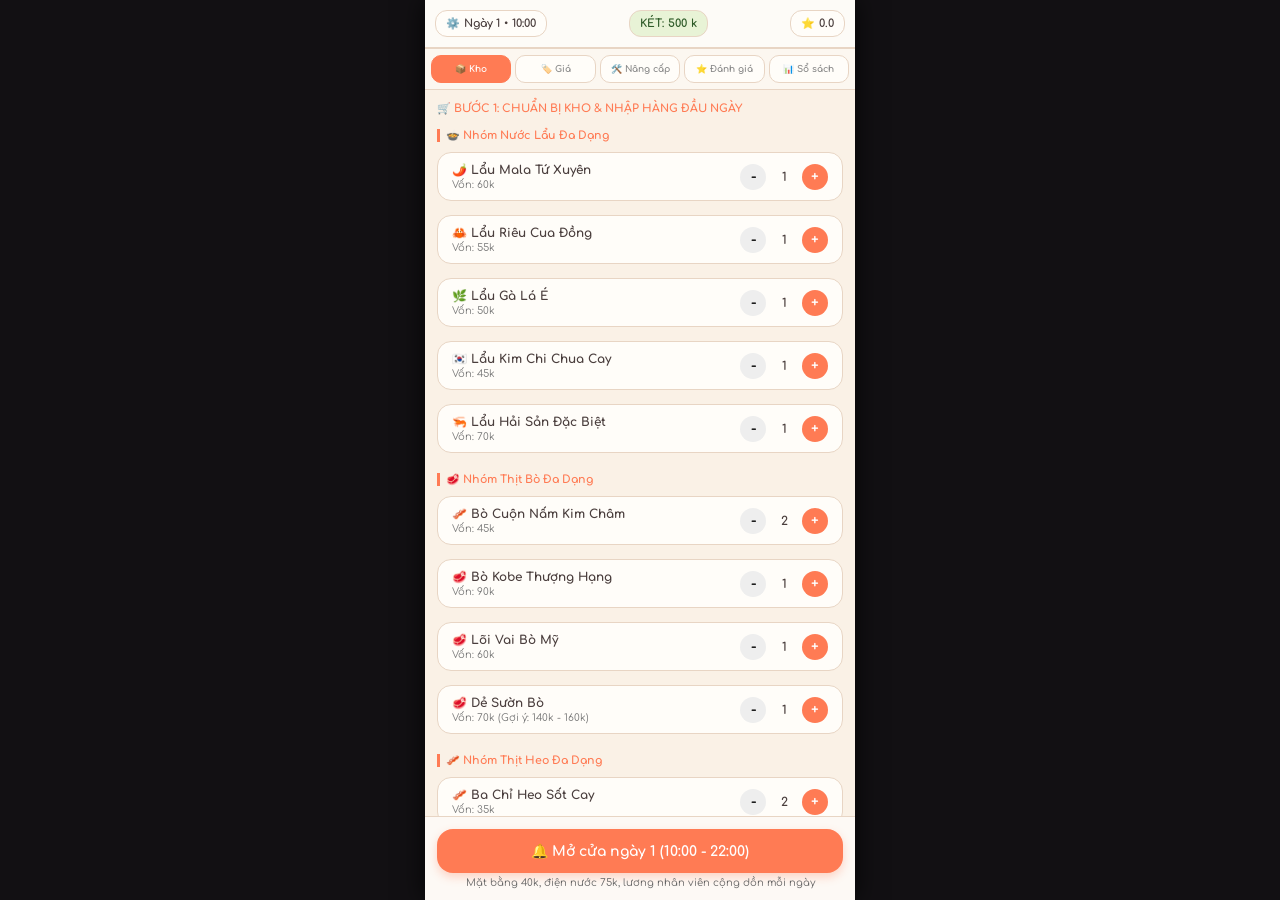
==== commit 9d5fb2b3: "Update index.html" ====
--- a/index.html
+++ b/index.html
@@ -101,7 +101,7 @@
         .btn-qty { width: 26px; height: 26px; border-radius: 50%; border: none; background: #EEE; font-weight: 700; cursor: pointer; font-size: 14px; display: flex; align-items: center; justify-content: center; }
         .btn-qty.plus { background: var(--primary-orange); color: #FFF; }
         .qty-num { font-size: 12px; font-weight: 700; min-width: 20px; text-align: center; }
-        .price-input { width: 65px; padding: 4px; text-align: center; border: 1px solid var(--border-color); border-radius: 8px; font-size: 12px; font-weight: 700; background: #FFF; }
+        .price-input { width: 75px; padding: 4px; text-align: center; border: 1px solid var(--border-color); border-radius: 8px; font-size: 12px; font-weight: 700; background: #FFF; }
 
         .action-btn-status { background: #27AE60; color: #FFF; border: none; padding: 6px 12px; border-radius: 8px; font-size: 10px; font-weight: 700; cursor: pointer; }
         .action-btn-status.hired { background: #E74C3C; }
@@ -136,7 +136,7 @@
     <!-- HEADER -->
     <div class="header">
         <div class="stat-badge" onclick="openSettingsModal()">⚙️ <span id="day-label">Ngày 1</span> • <span id="game-time">10:00</span></div>
-        <div class="stat-badge" style="color:#2D5A27; background:#E8F3D6;">KÉT: <span id="money">250</span>k</div>
+        <div class="stat-badge" style="color:#2D5A27; background:#E8F3D6;">KÉT: <span id="money">500</span>k</div>
         <div class="stat-badge">⭐ <span id="stars">0.0</span></div>
     </div>
 
@@ -181,7 +181,7 @@
         <div class="item-card"><div class="item-info"><div class="item-name">🥩 Lõi Vai Bò Mỹ</div><div class="item-meta">Vốn: 60k</div></div>
             <div class="item-controls"><button class="btn-qty" onclick="adjustStock('loiVaiBo', -1)">-</button><span class="qty-num" id="qty-loiVaiBo">1</span><button class="btn-qty plus" onclick="adjustStock('loiVaiBo', 1)">+</button></div>
         </div>
-        <div class="item-card"><div class="item-info"><div class="item-name">🥩 Dẻ Sườn Bò</div><div class="item-meta">Vốn: 70k</div></div>
+        <div class="item-card"><div class="item-info"><div class="item-name">🥩 Dẻ Sườn Bò</div><div class="item-meta">Vốn: 70k (Gợi ý: 140k - 160k)</div></div>
             <div class="item-controls"><button class="btn-qty" onclick="adjustStock('deSuonBo', -1)">-</button><span class="qty-num" id="qty-deSuonBo">1</span><button class="btn-qty plus" onclick="adjustStock('deSuonBo', 1)">+</button></div>
         </div>
 
@@ -240,14 +240,14 @@
         </div>
     </div>
 
-    <!-- TAB 2: NẤU (CÓ NÚT GIAO HÀNG & HIỆN TRẠNG ĐÃ CHỌN ĐỦ Ô) -->
+    <!-- TAB 2: NẤU (ĐẦY ĐỦ 100% TỪNG MÓN, TOPPING, RAU NẤM) -->
     <div class="page-content" id="page-nau">
-        <!-- ĐƠN ONLINE TÍCH HỢP NGAY TRONG BẾP -->
+        <!-- ĐƠN ONLINE TÍCH HỢP NGAY TRONG BẾP (NHIỀU ĐƠN LIÊN TỤC) -->
         <div class="kitchen-box" style="background: #FFF5EE; border-color: #FF7B54;">
             <div style="font-size: 11px; font-weight: 700; color: #D35400;">🛵 Đơn Giao Tận Nhà Đang Chờ Xử Lý:</div>
             <div id="online-order-container" style="display: flex; justify-content: space-between; align-items: center; width: 100%;">
-                <div style="font-size: 10px; font-weight: 700;">📦 Đơn Ship #101 • 2x Lõi Vai Bò Sốt Sat Tế (280k)</div>
-                <button class="action-btn-status" onclick="completeOnlineOrder(280)">Giao Đơn</button>
+                <div style="font-size: 10px; font-weight: 700;" id="online-order-text">📦 Đơn Ship #101 • 2x Lõi Vai Bò Sốt Sat Tế (280k)</div>
+                <button class="action-btn-status" id="online-order-btn" onclick="completeOnlineOrder(280)">Giao Đơn</button>
             </div>
         </div>
 
@@ -273,16 +273,28 @@
             </div>
         </div>
 
-        <div style="font-size: 10px; font-weight: 700;">1. Chọn Đồ Tươi & Thịt (Bấm nhiều lần để tăng số lượng):</div>
+        <div style="font-size: 10px; font-weight: 700;">1. Chọn Đồ Tươi, Thịt, Hải Sản & Topping:</div>
         <div class="grid-3">
             <div class="btn-select" id="ing-Bò Cuộn Nấm" onclick="addIng('Bò Cuộn Nấm', '🥓')">🥓 Bò Cuộn Nấm</div>
             <div class="btn-select" id="ing-Bò Kobe" onclick="addIng('Bò Kobe', '🥩')">🥩 Bò Kobe</div>
             <div class="btn-select" id="ing-Lõi Vai Bò" onclick="addIng('Lõi Vai Bò', '🥩')">🥩 Lõi Vai Bò</div>
+            <div class="btn-select" id="ing-Dẻ Sườn Bò" onclick="addIng('Dẻ Sườn Bò', '🥩')">🥩 Dẻ Sườn Bò</div>
             <div class="btn-select" id="ing-Ba Chỉ Heo" onclick="addIng('Ba Chỉ Heo', '🥓')">🥓 Ba Chỉ Heo</div>
             <div class="btn-select" id="ing-Sườn Heo" onclick="addIng('Sườn Heo', '🍖')">🍖 Sườn Heo</div>
+            <div class="btn-select" id="ing-Nạc Vai & Dăm" onclick="addIng('Nạc Vai & Dăm', '🥩')">🥩 Nạc Vai & Dăm</div>
+            <div class="btn-select" id="ing-Nạc Nọng & Giò" onclick="addIng('Nạc Nọng & Giò', '🥩')">🥩 Nạc Nọng & Giò</div>
             <div class="btn-select" id="ing-Tôm Sú" onclick="addIng('Tôm Sú', '🦐')">🦐 Tôm Sú</div>
             <div class="btn-select" id="ing-Mực Ống" onclick="addIng('Mực Ống', '🦑')">🦑 Mực Ống</div>
             <div class="btn-select" id="ing-Bạch Tuộc" onclick="addIng('Bạch Tuộc', '🐙')">🐙 Bạch Tuộc</div>
+            <div class="btn-select" id="ing-Phi Lê Cá" onclick="addIng('Phi Lê Cá', '🐟')">🐟 Phi Lê Cá</div>
+            <div class="btn-select" id="ing-Rau Cải Thảo" onclick="addIng('Rau Cải Thảo', '🥬')">🥬 Rau Cải Thảo</div>
+            <div class="btn-select" id="ing-Nấm Kim Châm" onclick="addIng('Nấm Kim Châm', '🍄')">🍄 Nấm Kim Châm</div>
+            <div class="btn-select" id="ing-Kim Chi" onclick="addIng('Kim Chi', '🇰🇷')">🇰🇷 Kim Chi</div>
+            <div class="btn-select" id="ing-Xúc Xích Đức" onclick="addIng('Xúc Xích Đức', '🌭')">🌭 Xúc Xích Đức</div>
+            <div class="btn-select" id="ing-Chả Cá" onclick="addIng('Chả Cá', '🍥')">🍥 Chả Cá</div>
+            <div class="btn-select" id="ing-Cá Viên" onclick="addIng('Cá Viên', '🍡')">🍡 Cá Viên</div>
+            <div class="btn-select" id="ing-Đậu Hũ Non" onclick="addIng('Đậu Hũ Non', '🥢')">🥢 Đậu Hũ Non</div>
+            <div class="btn-select" id="ing-Chân Gà" onclick="addIng('Chân Gà', '🍗')">🍗 Chân Gà</div>
         </div>
 
         <div style="font-size: 10px; font-weight: 700;">2. Chọn Sốt Ướp / Nước Lẩu:</div>
@@ -293,6 +305,8 @@
             <div class="btn-select" id="sauce-Nướng Muối Ớt" onclick="setSauce('Nướng Muối Ớt', '🧂')">🧂 Nướng Muối Ớt</div>
             <div class="btn-select" id="sauce-Lẩu Mala" onclick="setSauce('Lẩu Mala', '🌶️')">🌶️ Lẩu Mala</div>
             <div class="btn-select" id="sauce-Lẩu Gà Lá É" onclick="setSauce('Lẩu Gà Lá É', '🌿')">🌿 Lẩu Gà Lá É</div>
+            <div class="btn-select" id="sauce-Lẩu Kim Chi" onclick="setSauce('Lẩu Kim Chi', '🇰🇷')">🇰🇷 Lẩu Kim Chi</div>
+            <div class="btn-select" id="sauce-Lẩu Hải Sản" onclick="setSauce('Lẩu Hải Sản', '🦐')">🦐 Lẩu Hải Sản</div>
         </div>
 
         <div style="font-size: 10px; font-weight: 700;">3. Chọn Sốt Chấm Kèm:</div>
@@ -317,54 +331,164 @@
     <div class="page-content" id="page-giaban">
         <div style="font-size: 11px; font-weight: 700; color: var(--primary-orange);">🏷️ ĐIỀU CHỈNH GIÁ NIÊM YẾT TẤT CẢ SẢN PHẨM</div>
         
-        <div class="section-title">🍲 Nhóm Nước Lẩu</div>
+        <div class="section-title">🍲 Nhóm Nước Lẩu Đa Dạng</div>
         <div class="item-card"><div class="item-info"><div class="item-name">Lẩu Mala Tứ Xuyên</div><div class="item-meta">Vốn: 60k</div></div>
-            <input type="number" class="price-input" id="price-lauMala" value="159" onchange="checkPrice('lauMala', 159)">
+            <div style="display:flex; flex-direction:column; align-items:flex-end; gap:2px;">
+                <input type="number" class="price-input" id="price-lauMala" value="159" onchange="checkPrice('lauMala', 60)">
+                <span id="warn-lauMala" style="font-size:8px; color:#777;">Lời: 99k</span>
+            </div>
         </div>
         <div class="item-card"><div class="item-info"><div class="item-name">Lẩu Riêu Cua Đồng</div><div class="item-meta">Vốn: 55k</div></div>
-            <input type="number" class="price-input" id="price-lauCua" value="149" onchange="checkPrice('lauCua', 149)">
+            <div style="display:flex; flex-direction:column; align-items:flex-end; gap:2px;">
+                <input type="number" class="price-input" id="price-lauCua" value="149" onchange="checkPrice('lauCua', 55)">
+                <span id="warn-lauCua" style="font-size:8px; color:#777;">Lời: 94k</span>
+            </div>
         </div>
         <div class="item-card"><div class="item-info"><div class="item-name">Lẩu Gà Lá É</div><div class="item-meta">Vốn: 50k</div></div>
-            <input type="number" class="price-input" id="price-lauGaLaE" value="139" onchange="checkPrice('lauGaLaE', 139)">
+            <div style="display:flex; flex-direction:column; align-items:flex-end; gap:2px;">
+                <input type="number" class="price-input" id="price-lauGaLaE" value="139" onchange="checkPrice('lauGaLaE', 50)">
+                <span id="warn-lauGaLaE" style="font-size:8px; color:#777;">Lời: 89k</span>
+            </div>
         </div>
         <div class="item-card"><div class="item-info"><div class="item-name">Lẩu Kim Chi Chua Cay</div><div class="item-meta">Vốn: 45k</div></div>
-            <input type="number" class="price-input" id="price-lauKimChi" value="129" onchange="checkPrice('lauKimChi', 129)">
+            <div style="display:flex; flex-direction:column; align-items:flex-end; gap:2px;">
+                <input type="number" class="price-input" id="price-lauKimChi" value="129" onchange="checkPrice('lauKimChi', 45)">
+                <span id="warn-lauKimChi" style="font-size:8px; color:#777;">Lời: 84k</span>
+            </div>
         </div>
         <div class="item-card"><div class="item-info"><div class="item-name">Lẩu Hải Sản Đặc Biệt</div><div class="item-meta">Vốn: 70k</div></div>
-            <input type="number" class="price-input" id="price-lauHaiSan" value="179" onchange="checkPrice('lauHaiSan', 179)">
-        </div>
-
-        <div class="section-title">🥩 Nhóm Thịt Bò</div>
+            <div style="display:flex; flex-direction:column; align-items:flex-end; gap:2px;">
+                <input type="number" class="price-input" id="price-lauHaiSan" value="179" onchange="checkPrice('lauHaiSan', 70)">
+                <span id="warn-lauHaiSan" style="font-size:8px; color:#777;">Lời: 109k</span>
+            </div>
+        </div>
+
+        <div class="section-title">🥩 Nhóm Thịt Bò Đa Dạng</div>
         <div class="item-card"><div class="item-info"><div class="item-name">Bò Cuộn Nấm Kim Châm</div><div class="item-meta">Vốn: 45k</div></div>
-            <input type="number" class="price-input" id="price-boCuonNam" value="99" onchange="checkPrice('boCuonNam', 99)">
+            <div style="display:flex; flex-direction:column; align-items:flex-end; gap:2px;">
+                <input type="number" class="price-input" id="price-boCuonNam" value="99" onchange="checkPrice('boCuonNam', 45)">
+                <span id="warn-boCuonNam" style="font-size:8px; color:#777;">Lời: 54k</span>
+            </div>
         </div>
         <div class="item-card"><div class="item-info"><div class="item-name">Bò Kobe Thượng Hạng</div><div class="item-meta">Vốn: 90k</div></div>
-            <input type="number" class="price-input" id="price-boKobe" value="189" onchange="checkPrice('boKobe', 189)">
+            <div style="display:flex; flex-direction:column; align-items:flex-end; gap:2px;">
+                <input type="number" class="price-input" id="price-boKobe" value="189" onchange="checkPrice('boKobe', 90)">
+                <span id="warn-boKobe" style="font-size:8px; color:#777;">Lời: 99k</span>
+            </div>
         </div>
         <div class="item-card"><div class="item-info"><div class="item-name">Lõi Vai Bò Mỹ</div><div class="item-meta">Vốn: 60k</div></div>
-            <input type="number" class="price-input" id="price-loiVaiBo" value="129" onchange="checkPrice('loiVaiBo', 129)">
+            <div style="display:flex; flex-direction:column; align-items:flex-end; gap:2px;">
+                <input type="number" class="price-input" id="price-loiVaiBo" value="129" onchange="checkPrice('loiVaiBo', 60)">
+                <span id="warn-loiVaiBo" style="font-size:8px; color:#777;">Lời: 69k</span>
+            </div>
         </div>
         <div class="item-card"><div class="item-info"><div class="item-name">Dẻ Sườn Bò</div><div class="item-meta">Vốn: 70k</div></div>
-            <input type="number" class="price-input" id="price-deSuonBo" value="149" onchange="checkPrice('deSuonBo', 149)">
-        </div>
-
-        <div class="section-title">🥓 Nhóm Thịt Heo</div>
+            <div style="display:flex; flex-direction:column; align-items:flex-end; gap:2px;">
+                <input type="number" class="price-input" id="price-deSuonBo" value="149" onchange="checkPrice('deSuonBo', 70)">
+                <span id="warn-deSuonBo" style="font-size:8px; color:#777;">Lời: 79k</span>
+            </div>
+        </div>
+
+        <div class="section-title">🥓 Nhóm Thịt Heo Đa Dạng</div>
         <div class="item-card"><div class="item-info"><div class="item-name">Ba Chỉ Heo Sốt Cay</div><div class="item-meta">Vốn: 35k</div></div>
-            <input type="number" class="price-input" id="price-baChiHeo" value="89" onchange="checkPrice('baChiHeo', 89)">
+            <div style="display:flex; flex-direction:column; align-items:flex-end; gap:2px;">
+                <input type="number" class="price-input" id="price-baChiHeo" value="89" onchange="checkPrice('baChiHeo', 35)">
+                <span id="warn-baChiHeo" style="font-size:8px; color:#777;">Lời: 54k</span>
+            </div>
         </div>
         <div class="item-card"><div class="item-info"><div class="item-name">Sườn Heo Nướng Mật Ong</div><div class="item-meta">Vốn: 50k</div></div>
-            <input type="number" class="price-input" id="price-suonHeo" value="119" onchange="checkPrice('suonHeo', 119)">
-        </div>
-
-        <div class="section-title">🦐 Nhóm Đồ Tươi & Topping</div>
+            <div style="display:flex; flex-direction:column; align-items:flex-end; gap:2px;">
+                <input type="number" class="price-input" id="price-suonHeo" value="119" onchange="checkPrice('suonHeo', 50)">
+                <span id="warn-suonHeo" style="font-size:8px; color:#777;">Lời: 69k</span>
+            </div>
+        </div>
+        <div class="item-card"><div class="item-info"><div class="item-name">Nạc Vai & Nạc Dăm Heo</div><div class="item-meta">Vốn: 40k</div></div>
+            <div style="display:flex; flex-direction:column; align-items:flex-end; gap:2px;">
+                <input type="number" class="price-input" id="price-nacHeo" value="99" onchange="checkPrice('nacHeo', 40)">
+                <span id="warn-nacHeo" style="font-size:8px; color:#777;">Lời: 59k</span>
+            </div>
+        </div>
+        <div class="item-card"><div class="item-info"><div class="item-name">Nạc Nọng & Chân Giò Heo</div><div class="item-meta">Vốn: 45k</div></div>
+            <div style="display:flex; flex-direction:column; align-items:flex-end; gap:2px;">
+                <input type="number" class="price-input" id="price-nongGioHeo" value="109" onchange="checkPrice('nongGioHeo', 45)">
+                <span id="warn-nongGioHeo" style="font-size:8px; color:#777;">Lời: 64k</span>
+            </div>
+        </div>
+
+        <div class="section-title">🦐 Nhóm Đồ Tươi & Hải Sản</div>
         <div class="item-card"><div class="item-info"><div class="item-name">Tôm Sú Tươi</div><div class="item-meta">Vốn: 50k</div></div>
-            <input type="number" class="price-input" id="price-tomSu" value="129" onchange="checkPrice('tomSu', 129)">
-        </div>
-        <div class="item-card"><div class="item-info"><div class="item-name">Mực Ống & Bạch Tuộc</div><div class="item-meta">Vốn: 55k</div></div>
-            <input type="number" class="price-input" id="price-mucBachTuoc" value="139" onchange="checkPrice('mucBachTuoc', 139)">
+            <div style="display:flex; flex-direction:column; align-items:flex-end; gap:2px;">
+                <input type="number" class="price-input" id="price-tomSu" value="129" onchange="checkPrice('tomSu', 50)">
+                <span id="warn-tomSu" style="font-size:8px; color:#777;">Lời: 79k</span>
+            </div>
+        </div>
+        <div class="item-card"><div class="item-info"><div class="item-name">Mực Ống Tươi</div><div class="item-meta">Vốn: 55k</div></div>
+            <div style="display:flex; flex-direction:column; align-items:flex-end; gap:2px;">
+                <input type="number" class="price-input" id="price-mucOng" value="139" onchange="checkPrice('mucOng', 55)">
+                <span id="warn-mucOng" style="font-size:8px; color:#777;">Lời: 84k</span>
+            </div>
+        </div>
+        <div class="item-card"><div class="item-info"><div class="item-name">Bạch Tuộc Tươi Sống</div><div class="item-meta">Vốn: 58k</div></div>
+            <div style="display:flex; flex-direction:column; align-items:flex-end; gap:2px;">
+                <input type="number" class="price-input" id="price-bachTuoc" value="149" onchange="checkPrice('bachTuoc', 58)">
+                <span id="warn-bachTuoc" style="font-size:8px; color:#777;">Lời: 91k</span>
+            </div>
+        </div>
+        <div class="item-card"><div class="item-info"><div class="item-name">Phi Lê Cá Tươi</div><div class="item-meta">Vốn: 45k</div></div>
+            <div style="display:flex; flex-direction:column; align-items:flex-end; gap:2px;">
+                <input type="number" class="price-input" id="price-caTuoi" value="119" onchange="checkPrice('caTuoi', 45)">
+                <span id="warn-caTuoi" style="font-size:8px; color:#777;">Lời: 74k</span>
+            </div>
+        </div>
+
+        <div class="section-title">🍢 Nhóm Topping & Rau Nấm</div>
+        <div class="item-card"><div class="item-info"><div class="item-name">Rau Cải Thảo Tươi</div><div class="item-meta">Vốn: 10k</div></div>
+            <div style="display:flex; flex-direction:column; align-items:flex-end; gap:2px;">
+                <input type="number" class="price-input" id="price-rauCai" value="35" onchange="checkPrice('rauCai', 10)">
+                <span id="warn-rauCai" style="font-size:8px; color:#777;">Lời: 25k</span>
+            </div>
+        </div>
+        <div class="item-card"><div class="item-info"><div class="item-name">Nấm Kim Châm</div><div class="item-meta">Vốn: 15k</div></div>
+            <div style="display:flex; flex-direction:column; align-items:flex-end; gap:2px;">
+                <input type="number" class="price-input" id="price-namKimCham" value="39" onchange="checkPrice('namKimCham', 15)">
+                <span id="warn-namKimCham" style="font-size:8px; color:#777;">Lời: 24k</span>
+            </div>
+        </div>
+        <div class="item-card"><div class="item-info"><div class="item-name">Kim Chi Chua Cay</div><div class="item-meta">Vốn: 12k</div></div>
+            <div style="display:flex; flex-direction:column; align-items:flex-end; gap:2px;">
+                <input type="number" class="price-input" id="price-kimChi" value="30" onchange="checkPrice('kimChi', 12)">
+                <span id="warn-kimChi" style="font-size:8px; color:#777;">Lời: 18k</span>
+            </div>
+        </div>
+        <div class="item-card"><div class="item-info"><div class="item-name">Xúc Xích Đức</div><div class="item-meta">Vốn: 15k</div></div>
+            <div style="display:flex; flex-direction:column; align-items:flex-end; gap:2px;">
+                <input type="number" class="price-input" id="price-xucXich" value="45" onchange="checkPrice('xucXich', 15)">
+                <span id="warn-xucXich" style="font-size:8px; color:#777;">Lời: 30k</span>
+            </div>
+        </div>
+        <div class="item-card"><div class="item-info"><div class="item-name">Chả Cá Hàn Quốc</div><div class="item-meta">Vốn: 18k</div></div>
+            <div style="display:flex; flex-direction:column; align-items:flex-end; gap:2px;">
+                <input type="number" class="price-input" id="price-chaCa" value="40" onchange="checkPrice('chaCa', 18)">
+                <span id="warn-chaCa" style="font-size:8px; color:#777;">Lời: 22k</span>
+            </div>
+        </div>
+        <div class="item-card"><div class="item-info"><div class="item-name">Cá Viên Chiên</div><div class="item-meta">Vốn: 15k</div></div>
+            <div style="display:flex; flex-direction:column; align-items:flex-end; gap:2px;">
+                <input type="number" class="price-input" id="price-caVien" value="35" onchange="checkPrice('caVien', 15)">
+                <span id="warn-caVien" style="font-size:8px; color:#777;">Lời: 20k</span>
+            </div>
+        </div>
+        <div class="item-card"><div class="item-info"><div class="item-name">Đậu Hũ Non Thả Lẩu</div><div class="item-meta">Vốn: 12k</div></div>
+            <div style="display:flex; flex-direction:column; align-items:flex-end; gap:2px;">
+                <input type="number" class="price-input" id="price-dauHu" value="30" onchange="checkPrice('dauHu', 12)">
+                <span id="warn-dauHu" style="font-size:8px; color:#777;">Lời: 18k</span>
+            </div>
         </div>
         <div class="item-card"><div class="item-info"><div class="item-name">Chân Gà Rút Xương</div><div class="item-meta">Vốn: 25k</div></div>
-            <input type="number" class="price-input" id="price-chanGa" value="69" onchange="checkPrice('chanGa', 69)">
+            <div style="display:flex; flex-direction:column; align-items:flex-end; gap:2px;">
+                <input type="number" class="price-input" id="price-chanGa" value="69" onchange="checkPrice('chanGa', 25)">
+                <span id="warn-chanGa" style="font-size:8px; color:#777;">Lời: 44k</span>
+            </div>
         </div>
     </div>
 
@@ -426,22 +550,22 @@
         </div>
     </div>
 
-    <!-- TAB 5: ĐÁNH GIÁ (CHUẨN MẪU ẢNH CUỐI) -->
+    <!-- TAB 5: ĐÁNH GIÁ (CHƯA BÁN THÌ 0.0 ĐÚNG CHUẨN) -->
     <div class="page-content" id="page-danhgia">
         <div class="kitchen-box" style="align-items: stretch; gap: 8px;">
             <div style="display: flex; align-items: center; justify-content: space-between;">
                 <div style="font-size: 28px; font-weight: 700; color: #D35400;" id="avg-rating-num">0.0</div>
                 <div style="text-align: right;">
                     <div style="color: #F1C40F; font-size: 14px;" id="avg-stars-display">☆☆☆☆☆</div>
-                    <div style="font-size: 9px; color: #666;" id="total-reviews-sub">Tính trên 0 đánh giá gần nhất.</div>
+                    <div style="font-size: 9px; color: #666;" id="total-reviews-sub">Tính trên <span id="review-count-badge">0</span> đánh giá gần nhất.</div>
                 </div>
             </div>
             <div id="rating-bars-container" style="display: flex; flex-direction: column; gap: 3px; font-size: 9px; color: #555;">
-                <div style="display:flex; align-items:center; gap:6px;"><span>5★</span><div style="flex:1; background:#E8D5C4; height:6px; border-radius:3px; overflow:hidden;"><div style="width:0%; background:#F1C40F; height:100%;"></div></div><span>0</span></div>
-                <div style="display:flex; align-items:center; gap:6px;"><span>4★</span><div style="flex:1; background:#E8D5C4; height:6px; border-radius:3px; overflow:hidden;"><div style="width:0%; background:#F1C40F; height:100%;"></div></div><span>0</span></div>
-                <div style="display:flex; align-items:center; gap:6px;"><span>3★</span><div style="flex:1; background:#E8D5C4; height:6px; border-radius:3px; overflow:hidden;"><div style="width:0%; background:#F1C40F; height:100%;"></div></div><span>0</span></div>
-                <div style="display:flex; align-items:center; gap:6px;"><span>2★</span><div style="flex:1; background:#E8D5C4; height:6px; border-radius:3px; overflow:hidden;"><div style="width:0%; background:#F1C40F; height:100%;"></div></div><span>0</span></div>
-                <div style="display:flex; align-items:center; gap:6px;"><span>1★</span><div style="flex:1; background:#E8D5C4; height:6px; border-radius:3px; overflow:hidden;"><div style="width:0%; background:#F1C40F; height:100%;"></div></div><span>0</span></div>
+                <div style="display:flex; align-items:center; gap:6px;"><span>5★</span><div style="flex:1; background:#E8D5C4; height:6px; border-radius:3px; overflow:hidden;"><div id="bar-5" style="width:0%; background:#F1C40F; height:100%;"></div></div><span id="cnt-5">0</span></div>
+                <div style="display:flex; align-items:center; gap:6px;"><span>4★</span><div style="flex:1; background:#E8D5C4; height:6px; border-radius:3px; overflow:hidden;"><div id="bar-4" style="width:0%; background:#F1C40F; height:100%;"></div></div><span id="cnt-4">0</span></div>
+                <div style="display:flex; align-items:center; gap:6px;"><span>3★</span><div style="flex:1; background:#E8D5C4; height:6px; border-radius:3px; overflow:hidden;"><div id="bar-3" style="width:0%; background:#F1C40F; height:100%;"></div></div><span id="cnt-3">0</span></div>
+                <div style="display:flex; align-items:center; gap:6px;"><span>2★</span><div style="flex:1; background:#E8D5C4; height:6px; border-radius:3px; overflow:hidden;"><div id="bar-2" style="width:0%; background:#F1C40F; height:100%;"></div></div><span id="cnt-2">0</span></div>
+                <div style="display:flex; align-items:center; gap:6px;"><span>1★</span><div style="flex:1; background:#E8D5C4; height:6px; border-radius:3px; overflow:hidden;"><div id="bar-1" style="width:0%; background:#F1C40F; height:100%;"></div></div><span id="cnt-1">0</span></div>
             </div>
         </div>
 
@@ -468,7 +592,8 @@
                 • Lẩu Gà Lá É - 139k<br>
                 • Bò Cuộn Nấm Kim Châm - 99k<br>
                 • Bò Kobe Thượng Hạng - 189k<br>
-                • Lõi Vai Bò Mỹ - 129k
+                • Lõi Vai Bò Mỹ - 129k<br>
+                • Dẻ Sườn Bò - 149k
             </div>
             <div style="display: flex; gap: 10px; margin-top: 6px; width: 100%;">
                 <button class="subtab-btn active" style="flex:1;" onclick="changeMenuPage(-1)">◀ Trang trước</button>
@@ -489,7 +614,7 @@
             <div style="text-align: center; font-size: 14px; font-weight: 700;">⚙️ Cài đặt hệ thống</div>
             <div class="setting-row" onclick="openThemeModal()"><span>✏️ Đổi màu giao diện</span><span id="current-theme-title">Kem sữa ▶</span></div>
             <div class="setting-row" onclick="toggleBGM()"><span id="bgm-status-text">🌙 Nhạc nền: Đang tắt</span></div>
-            <div class="setting-row" onclick="nextBgmTrack()"><span>🎵 Đổi bài nhạc nền khác</span><span>▶</span></div>
+            <div class="setting-row" onclick="nextBgmTrack()"><span>🎵 Đổi bài nhạc nền chill</span><span>▶</span></div>
             <div class="setting-row" onclick="openGuideModal()"><span>📖 Hướng dẫn cách chơi</span><span>▶</span></div>
             <div class="setting-row" style="background:#FF6B6B; color:#FFF;" onclick="closeSettingsModal()"><span>❌ Đóng cài đặt</span></div>
         </div>
@@ -500,9 +625,9 @@
         <div class="settings-card">
             <div style="text-align: center; font-size: 14px; font-weight: 700;">📖 HƯỚNG DẪN CÁCH CHƠI</div>
             <div style="font-size: 11px; line-height: 1.5;">
-                1. <b>Chuẩn bị Kho:</b> Đầu mỗi ngày, bạn chọn số lượng nhập các món nguyên liệu lẩu, thịt bò, heo, đồ tươi và topping.<br><br>
-                2. <b>Mở cửa & Phục vụ:</b> Bấm mở cửa để bắt đầu thời gian từ 10:00 đến 22:00. Giao diện nấu sẽ hiện ra để bạn phục vụ khách tại quầy và đơn online.<br><br>
-                3. <b>Sổ sách & Nâng cấp:</b> Kiểm tra lợi nhuận ròng cuối ngày, tuyển nhân viên và mua sắm trang thiết bị để phát triển tiệm!
+                1. <b>Chuẩn bị Kho:</b> Đầu mỗi ngày, chọn số lượng nhập các món lẩu, thịt bò, heo, hải sản và topping.<br><br>
+                2. <b>Mở cửa & Phục vụ:</b> Bấm mở cửa để bắt đầu từ 10:00 đến 22:00. Bạn có thể bấm <b>Đóng cửa sớm</b> bất cứ lúc nào.<br><br>
+                3. <b>Sổ sách & Nâng cấp:</b> Kiểm tra lời lỗ cuối ngày, tuyển nhân viên và mua trang bị để phát triển tiệm!
             </div>
             <button class="btn-big" style="margin-top: 10px;" onclick="closeGuideModal()">Đã Hiểu</button>
         </div>
@@ -524,20 +649,31 @@
 
 <script>
     let day = 1;
-    let money = 250;
+    let money = 500;
     let stars = 0.0;
     let reviewsList = [];
+    let starCounts = { 5: 0, 4: 0, 3: 0, 2: 0, 1: 0 };
     let totalRevenue = 0;
     let soldDishesCount = 0;
     let totalStaffSalary = 0;
     let hiredStaff = {};
     let customerQueueCount = 3;
+    let timerInterval = null;
     let stock = { lauMala: 1, lauCua: 1, lauGaLaE: 1, lauKimChi: 1, lauHaiSan: 1, boCuonNam: 2, boKobe: 1, loiVaiBo: 1, deSuonBo: 1, baChiHeo: 2, suonHeo: 1, nacHeo: 1, nongGioHeo: 1, tomSu: 1, mucOng: 1, bachTuoc: 1, caTuoi: 1, rauCai: 3, namKimCham: 2, kimChi: 2, xucXich: 2, chaCa: 2, caVien: 2, dauHu: 2, chanGa: 1 };
     let player = { ingredientsCount: {}, sauce: null, dip: null, method: null };
     let isRunning = false;
     let bgmPlaying = false;
 
-    const bgmTracks = [
+    let onlineOrders = [
+        { text: "📦 Đơn Ship #101 • 2x Lõi Vai Bò Sốt Sat Tế (280k)", amount: 280 },
+        { text: "📦 Đơn Ship #102 • Lẩu Mala Tứ Xuyên Đặc Biệt (220k)", amount: 220 },
+        { text: "📦 Đơn Ship #103 • 3x Tôm Sú Nướng Mọi (310k)", amount: 310 },
+        { text: "📦 Đơn Ship #104 • Bò Kobe Sốt Phô Mai (290k)", amount: 290 }
+    ];
+    let currentOnlineIdx = 0;
+
+    // Danh sách nhạc chill lofi nhẹ nhàng hoạt động ổn định
+    let bgmTracks = [
         "https://cdn.pixabay.com/download/audio/2022/05/27/audio_1808fbf07a.mp3?filename=cozy-lofi-song-114485.mp3",
         "https://cdn.pixabay.com/download/audio/2022/01/18/audio_d0a13f69d2.mp3?filename=lofi-study-112191.mp3",
         "https://cdn.pixabay.com/download/audio/2022/05/16/audio_db32c8c4a5.mp3?filename=gentle-lofi-108992.mp3"
@@ -545,9 +681,9 @@
     let currentTrackIdx = 0;
 
     let menuPages = [
-        { title: "Trang 1: Nhóm Nước Lẩu & Thịt Bò", content: "• Lẩu Mala Tứ Xuyên - 159k<br>• Lẩu Riêu Cua Đồng - 149k<br>• Lẩu Gà Lá É - 139k<br>• Lẩu Kim Chi - 129k<br>• Lẩu Hải Sản - 179k<br>• Bò Cuộn Nấm - 99k<br>• Bò Kobe - 189k" },
-        { title: "Trang 2: Thịt Heo & Hải Sản", content: "• Ba Chỉ Heo Sốt Cay - 89k<br>• Sườn Heo Mật Ong - 119k<br>• Nạc Vai & Dăm Heo - 99k<br>• Tôm Sú Tươi - 129k<br>• Mực Ống Tươi - 139k<br>• Bạch Tuộc Sống - 149k" },
-        { title: "Trang 3: Topping & Đồ Ăn Kèm", content: "• Rau Cải Thảo - 35k<br>• Nấm Kim Châm - 39k<br>• Kim Chi Chua Cay - 30k<br>• Xúc Xích Đức - 45k<br>• Chả Cá Hàn Quốc - 40k<br>• Chân Gà Rút Xương - 69k" }
+        { title: "Trang 1: Nhóm Nước Lẩu & Thịt Bò", content: "• Lẩu Mala Tứ Xuyên - 159k<br>• Lẩu Riêu Cua Đồng - 149k<br>• Lẩu Gà Lá É - 139k<br>• Lẩu Kim Chi - 129k<br>• Lẩu Hải Sản - 179k<br>• Bò Cuộn Nấm - 99k<br>• Bò Kobe - 189k<br>• Lõi Vai Bò Mỹ - 129k<br>• Dẻ Sườn Bò - 149k" },
+        { title: "Trang 2: Thịt Heo & Hải Sản Tươi", content: "• Ba Chỉ Heo Sốt Cay - 89k<br>• Sườn Heo Mật Ong - 119k<br>• Nạc Vai & Dăm Heo - 99k<br>• Nạc Nọng & Chân Giò - 109k<br>• Tôm Sú Tươi - 129k<br>• Mực Ống Tươi - 139k<br>• Bạch Tuộc Sống - 149k<br>• Phi Lê Cá Tươi - 119k" },
+        { title: "Trang 3: Topping & Đồ Ăn Kèm", content: "• Rau Cải Thảo - 35k<br>• Nấm Kim Châm - 39k<br>• Kim Chi Chua Cay - 30k<br>• Xúc Xích Đức - 45k<br>• Chả Cá Hàn Quốc - 40k<br>• Cá Viên Chiên - 35k<br>• Đậu Hũ Non - 30k<br>• Chân Gà Rút Xương - 69k" }
     ];
     let currentMenuPage = 0;
 
@@ -634,7 +770,6 @@
                 totalRevenue += Math.round(dishPrice);
                 soldDishesCount += totalIngs;
 
-                money += Math.round(dishPrice);
                 document.getElementById('money').innerText = money;
                 document.getElementById('sum-revenue').innerText = `+${totalRevenue}k (${soldDishesCount} phần)`;
                 let dailyCost = 115 + totalStaffSalary;
@@ -642,7 +777,7 @@
                 customerQueueCount = Math.max(1, customerQueueCount - 1 + Math.floor(Math.random() * 2));
                 document.getElementById('customer-queue-info').innerText = `👥 Khách đang chờ tại bàn: ${customerQueueCount} nhóm`;
 
-                // Thêm đánh giá mới từ khách
+                starCounts[5]++;
                 reviewsList.unshift({
                     name: ["Cua", "Quang Minh", "Bảo Long", "Thảo Vy", "Gia Hân"][Math.floor(Math.random()*5)],
                     stars: 5,
@@ -652,7 +787,6 @@
                 });
                 updateReviewsUI();
 
-                // Đổi khách mới và icon ngẫu nhiên
                 let avatars = ["👦", "👧", "🧑", "👨", "👩", "🧓"];
                 document.getElementById('customer-avatar').innerText = avatars[Math.floor(Math.random() * avatars.length)];
                 let randomDishes = ["2x Lõi Vai Bò Mỹ ướp Sat Tế chấm Phô Mai Kéo Sợi nướng than!", "1x Bò Kobe ướp Phô Mai chấm Muối Ớt Xanh nướng chảo!", "3x Tôm Sú ướp Nướng Mọi chấm Mắm Tắc lẩu đặc biệt!"];
@@ -676,7 +810,11 @@
             let dailyCost = 115 + totalStaffSalary;
             document.getElementById('sum-net-profit').innerText = `${totalRevenue - dailyCost}k`;
             
-            document.getElementById('online-order-container').innerHTML = `<span style="font-size:10px; color:green; font-weight:700;">✅ Đã giao đơn thành công! (+${amount}k)</span>`;
+            currentOnlineIdx = (currentOnlineIdx + 1) % onlineOrders.length;
+            let nextOrder = onlineOrders[currentOnlineIdx];
+            document.getElementById('online-order-text').innerText = nextOrder.text;
+            document.getElementById('online-order-btn').setAttribute('onclick', `completeOnlineOrder(${nextOrder.amount})`);
+
             alert(`🛵 Giao đơn online thành công! Thu về +${amount}k vào KÉT.`);
         } else {
             alert('⚠️ Quán chưa mở cửa!');
@@ -684,17 +822,32 @@
     }
 
     function updateReviewsUI() {
-        if (reviewsList.length === 0) {
+        let totalRevCount = reviewsList.length;
+        document.getElementById('review-count-badge').innerText = totalRevCount;
+
+        if (totalRevCount === 0) {
             document.getElementById('avg-rating-num').innerText = "0.0";
             document.getElementById('avg-stars-display').innerText = "☆☆☆☆☆";
-            document.getElementById('total-reviews-sub').innerText = "Tính trên 0 đánh giá gần nhất.";
+            document.getElementById('total-reviews-sub').innerHTML = `Tính trên <span id="review-count-badge">0</span> đánh giá gần nhất.`;
+            document.getElementById('stars').innerText = "0.0";
+            for(let i=1; i<=5; i++) {
+                document.getElementById(`bar-${i}`).style.width = "0%";
+                document.getElementById(`cnt-${i}`).innerText = "0";
+            }
             document.getElementById('reviews-list-container').innerHTML = `<div style="text-align: center; color: #888; font-size: 11px; padding: 20px;">Chưa có đánh giá nào. Hãy mở cửa bán hàng để nhận phản hồi từ thực khách!</div>`;
             return;
         }
 
         document.getElementById('avg-rating-num').innerText = "5.0";
         document.getElementById('avg-stars-display').innerText = "★★★★★";
-        document.getElementById('total-reviews-sub').innerText = `Tính trên ${reviewsList.length} đánh giá gần nhất.`;
+        document.getElementById('stars').innerText = "5.0";
+
+        for(let i=1; i<=5; i++) {
+            let cnt = starCounts[i];
+            let pct = (cnt / totalRevCount) * 100;
+            document.getElementById(`bar-${i}`).style.width = pct + "%";
+            document.getElementById(`cnt-${i}`).innerText = cnt;
+        }
 
         let html = '';
         reviewsList.forEach((rev, idx) => {
@@ -705,7 +858,7 @@
                     <span style="color: #F1C40F; font-size: 11px;">★★★★★</span>
                 </div>
                 <div style="font-size: 10px; color: #555;">"${rev.text}"</div>
-                <div style="display: flex; justify-content: space-width; width: 100%; justify-content: space-between; align-items: center; margin-top: 4px;">
+                <div style="display: flex; justify-content: space-between; width: 100%; align-items: center; margin-top: 4px;">
                     <span style="font-size: 9px; color: #888;">Ngày ${rev.day}</span>
                     <button class="subtab-btn ${rev.replied ? '' : 'active'}" style="padding: 2px 8px; font-size: 9px;" ${rev.replied ? 'disabled style="background:#95A5A6; color:#FFF;"' : ''} onclick="replyReview(${idx})">${rev.replied ? 'Đã trả lời ❤️' : 'Trả lời'}</button>
                 </div>
@@ -720,12 +873,19 @@
         alert("💌 Đã gửi phản hồi đến thực khách thành công!");
     }
 
-    function checkPrice(type, basePrice) {
+    function checkPrice(type, baseCost) {
         let val = parseInt(document.getElementById(`price-${type}`).value);
         let warnEl = document.getElementById(`warn-${type}`);
-        if(warnEl && val > basePrice * 1.5) {
-            warnEl.innerText = "⚠️ Giá quá đắt!";
+        let profit = val - baseCost;
+        if (val > baseCost * 1.5) {
+            warnEl.innerText = "⚠️ Giá quá đắt, khách chê!";
             warnEl.style.color = "red";
+        } else if (val < baseCost) {
+            warnEl.innerText = "⚠️ Bán lỗ vốn!";
+            warnEl.style.color = "red";
+        } else {
+            warnEl.innerText = `Lời: ${profit}k (Hợp lý)`;
+            warnEl.style.color = "green";
         }
     }
 
@@ -770,13 +930,13 @@
         let minute = 0;
         let btn = document.getElementById('action-btn');
         btn.style.background = "#E67E22";
-        btn.innerText = "🍳 Đang mở cửa! Bấm vào đây để vào bếp phục vụ khách";
+        btn.innerHTML = "🌙 Đóng cửa sớm / Tổng kết ngày";
+        btn.setAttribute('onclick', 'closeDayEarly()');
         
-        // Hiện tab Nấu trên thanh điều hướng khi mở cửa
         document.getElementById('nav-btn-nau').style.display = 'block';
         switchTab('nau');
 
-        let timer = setInterval(() => {
+        timerInterval = setInterval(() => {
             minute += 1;
             if(minute >= 60) { minute = 0; hour++; }
             let minStr = minute < 10 ? '0' + minute : minute;
@@ -784,21 +944,35 @@
             document.getElementById('game-time').innerText = `${hourStr}:${minStr}`;
 
             if(hour >= 22) {
-                clearInterval(timer);
-                isRunning = false;
-                let dailyCost = 115 + totalStaffSalary; 
-                let netProfit = totalRevenue - dailyCost;
-                money += netProfit;
-
-                document.getElementById('money').innerText = money;
-                btn.style.background = "var(--primary-orange)";
-                btn.innerText = "🔔 Mở cửa ngày " + (++day) + " (10:00 - 22:00)";
-                document.getElementById('day-label').innerText = "Ngày " + day;
-                document.getElementById('nav-btn-nau').style.display = 'none';
-                switchTab('kho');
-                alert(`🌙 Đã đến 22:00! Đóng cửa tổng kết ngày ${day-1}.\nLợi nhuận ròng: ${netProfit >= 0 ? '+'+netProfit : netProfit}k đã được hạch toán vào KÉT.`);
+                finishDay(timerInterval);
             }
         }, 300);
+    }
+
+    function closeDayEarly() {
+        if(confirm("Bạn có chắc chắn muốn đóng cửa sớm và tổng kết ngày hôm nay không?")) {
+            clearInterval(timerInterval);
+            finishDay(timerInterval);
+        }
+    }
+
+    function finishDay(timer) {
+        isRunning = false;
+        if(timer) clearInterval(timer);
+        let dailyCost = 115 + totalStaffSalary; 
+        let netProfit = totalRevenue - dailyCost;
+        money += netProfit;
+
+        document.getElementById('money').innerText = money;
+        let btn = document.getElementById('action-btn');
+        btn.style.background = "var(--primary-orange)";
+        btn.innerHTML = "🔔 Mở cửa ngày " + (++day) + " (10:00 - 22:00)";
+        btn.setAttribute('onclick', 'startDayTimer()');
+        
+        document.getElementById('day-label').innerText = "Ngày " + day;
+        document.getElementById('nav-btn-nau').style.display = 'none';
+        switchTab('kho');
+        alert(`🌙 Đã đóng cửa tiệm và tổng kết ngày ${day-1}.\nLợi nhuận ròng: ${netProfit >= 0 ? '+'+netProfit : netProfit}k đã được hạch toán vào KÉT.`);
     }
 
     function toggleBGM() {
@@ -812,7 +986,7 @@
         let audio = document.getElementById('bgm');
         audio.src = bgmTracks[currentTrackIdx];
         if (bgmPlaying) audio.play();
-        alert(`🎵 Đã chuyển sang bài nhạc nền số ${currentTrackIdx + 1}`);
+        alert(`🎵 Đã chuyển sang bài nhạc chill lofi số ${currentTrackIdx + 1}`);
     }
 
     function openSettingsModal() { document.getElementById('settings-modal').style.display = 'flex'; }
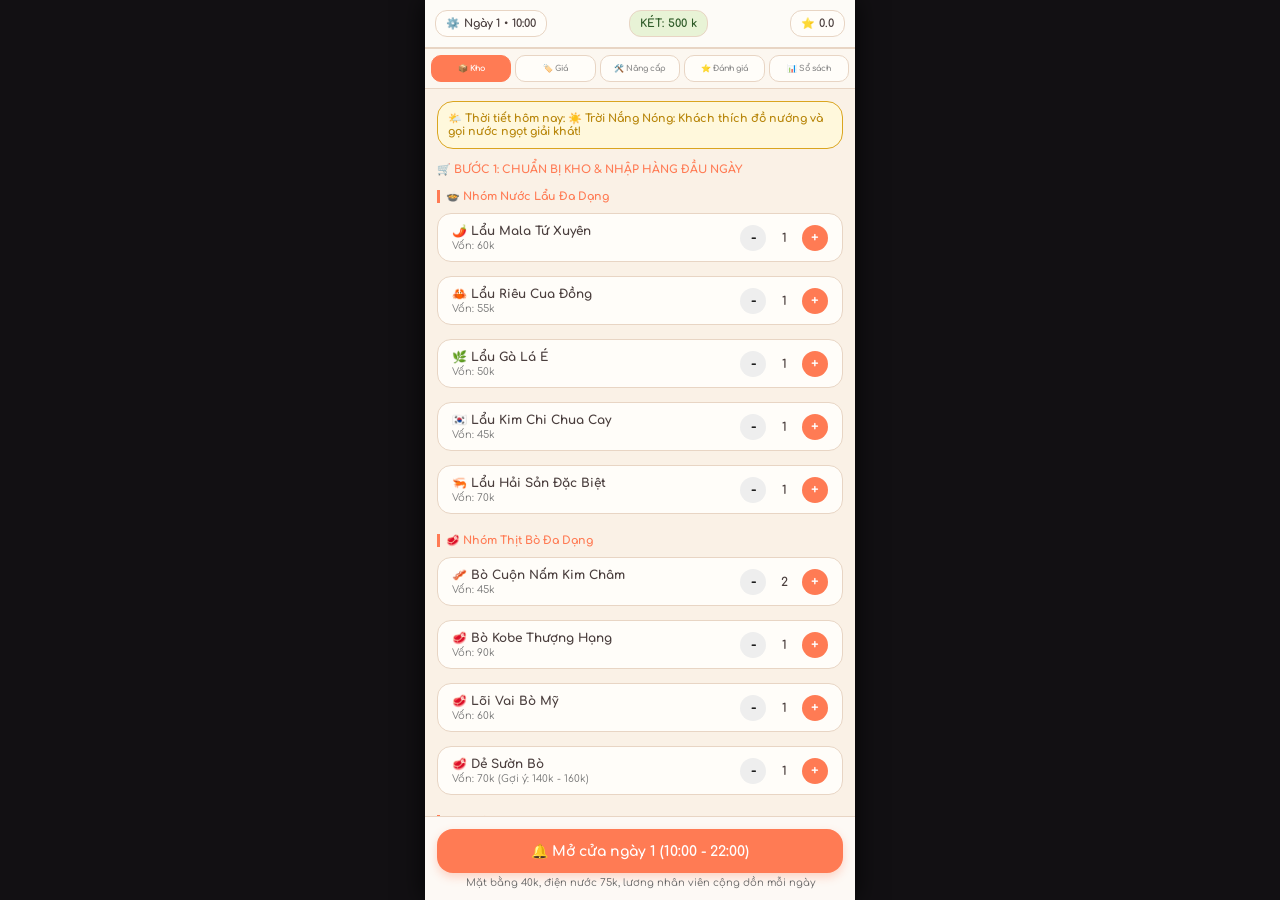
==== commit 7000972b: "Update index.html" ====
--- a/index.html
+++ b/index.html
@@ -62,8 +62,8 @@
         }
 
         .subtab-btn {
-            flex: 1; min-width: 50px; padding: 8px 2px; background: var(--card-bg);
-            color: #888; font-size: 9px; font-weight: 700; border-radius: 10px;
+            flex: 1; min-width: 45px; padding: 8px 2px; background: var(--card-bg);
+            color: #888; font-size: 8px; font-weight: 700; border-radius: 10px;
             border: 1px solid var(--border-color); text-align: center; cursor: pointer; white-space: nowrap;
         }
         .subtab-btn.active { background: var(--primary-orange); color: #FFF; border-color: var(--primary-orange); }
@@ -150,8 +150,12 @@
         <button class="subtab-btn" onclick="switchTab('sosach')">📊 Sổ sách</button>
     </div>
 
-    <!-- TAB 1: KHO (CHUẨN BỊ NGUYÊN LIỆU ĐẦU NGÀY) -->
+    <!-- TAB 1: KHO (CHUẨN BỊ NGUYÊN LIỆU & THỜI TIẾT HÔM NAY) -->
     <div class="page-content active" id="page-kho">
+        <div class="kitchen-box" style="background: #FFF8DC; border-color: #DAA520;">
+            <div style="font-size: 11px; font-weight: 700; color: #B8860B;" id="weather-banner">🌤️ Thời tiết hôm nay: Ngày đẹp trời (Khách ổn định)</div>
+        </div>
+
         <div style="font-size: 11px; font-weight: 700; color: var(--primary-orange);">🛒 BƯỚC 1: CHUẨN BỊ KHO & NHẬP HÀNG ĐẦU NGÀY</div>
         
         <div class="section-title">🍲 Nhóm Nước Lẩu Đa Dạng</div>
@@ -240,9 +244,14 @@
         </div>
     </div>
 
-    <!-- TAB 2: NẤU (ĐẦY ĐỦ 100% TỪNG MÓN, TOPPING, RAU NẤM) -->
+    <!-- TAB 2: NẤU (CÓ THỰC KHÁCH VIP & KOL GHÉ THĂM) -->
     <div class="page-content" id="page-nau">
-        <!-- ĐƠN ONLINE TÍCH HỢP NGAY TRONG BẾP (NHIỀU ĐƠN LIÊN TỤC) -->
+        <!-- SỰ KIỆN THỰC KHÁCH VIP / KOL -->
+        <div class="kitchen-box" id="vip-event-box" style="background: #FFF0F5; border-color: #FF69B4; display:none;">
+            <div style="font-size: 11px; font-weight: 700; color: #C71585;" id="vip-event-text">🌟 SỰ KIỆN: Food Reviewer nổi tiếng đang ghé thăm bàn! Phục vụ nhanh để quán bùng nổ danh tiếng!</div>
+        </div>
+
+        <!-- ĐƠN ONLINE TÍCH HỢP NGAY TRONG BẾP -->
         <div class="kitchen-box" style="background: #FFF5EE; border-color: #FF7B54;">
             <div style="font-size: 11px; font-weight: 700; color: #D35400;">🛵 Đơn Giao Tận Nhà Đang Chờ Xử Lý:</div>
             <div id="online-order-container" style="display: flex; justify-content: space-between; align-items: center; width: 100%;">
@@ -327,7 +336,7 @@
         </div>
     </div>
 
-    <!-- TAB 3: GIÁ BÁN HIỆN ĐỦ TẤT CẢ SẢN PHẨM -->
+    <!-- TAB 3: GIÁ BÁN -->
     <div class="page-content" id="page-giaban">
         <div style="font-size: 11px; font-weight: 700; color: var(--primary-orange);">🏷️ ĐIỀU CHỈNH GIÁ NIÊM YẾT TẤT CẢ SẢN PHẨM</div>
         
@@ -388,108 +397,6 @@
                 <span id="warn-deSuonBo" style="font-size:8px; color:#777;">Lời: 79k</span>
             </div>
         </div>
-
-        <div class="section-title">🥓 Nhóm Thịt Heo Đa Dạng</div>
-        <div class="item-card"><div class="item-info"><div class="item-name">Ba Chỉ Heo Sốt Cay</div><div class="item-meta">Vốn: 35k</div></div>
-            <div style="display:flex; flex-direction:column; align-items:flex-end; gap:2px;">
-                <input type="number" class="price-input" id="price-baChiHeo" value="89" onchange="checkPrice('baChiHeo', 35)">
-                <span id="warn-baChiHeo" style="font-size:8px; color:#777;">Lời: 54k</span>
-            </div>
-        </div>
-        <div class="item-card"><div class="item-info"><div class="item-name">Sườn Heo Nướng Mật Ong</div><div class="item-meta">Vốn: 50k</div></div>
-            <div style="display:flex; flex-direction:column; align-items:flex-end; gap:2px;">
-                <input type="number" class="price-input" id="price-suonHeo" value="119" onchange="checkPrice('suonHeo', 50)">
-                <span id="warn-suonHeo" style="font-size:8px; color:#777;">Lời: 69k</span>
-            </div>
-        </div>
-        <div class="item-card"><div class="item-info"><div class="item-name">Nạc Vai & Nạc Dăm Heo</div><div class="item-meta">Vốn: 40k</div></div>
-            <div style="display:flex; flex-direction:column; align-items:flex-end; gap:2px;">
-                <input type="number" class="price-input" id="price-nacHeo" value="99" onchange="checkPrice('nacHeo', 40)">
-                <span id="warn-nacHeo" style="font-size:8px; color:#777;">Lời: 59k</span>
-            </div>
-        </div>
-        <div class="item-card"><div class="item-info"><div class="item-name">Nạc Nọng & Chân Giò Heo</div><div class="item-meta">Vốn: 45k</div></div>
-            <div style="display:flex; flex-direction:column; align-items:flex-end; gap:2px;">
-                <input type="number" class="price-input" id="price-nongGioHeo" value="109" onchange="checkPrice('nongGioHeo', 45)">
-                <span id="warn-nongGioHeo" style="font-size:8px; color:#777;">Lời: 64k</span>
-            </div>
-        </div>
-
-        <div class="section-title">🦐 Nhóm Đồ Tươi & Hải Sản</div>
-        <div class="item-card"><div class="item-info"><div class="item-name">Tôm Sú Tươi</div><div class="item-meta">Vốn: 50k</div></div>
-            <div style="display:flex; flex-direction:column; align-items:flex-end; gap:2px;">
-                <input type="number" class="price-input" id="price-tomSu" value="129" onchange="checkPrice('tomSu', 50)">
-                <span id="warn-tomSu" style="font-size:8px; color:#777;">Lời: 79k</span>
-            </div>
-        </div>
-        <div class="item-card"><div class="item-info"><div class="item-name">Mực Ống Tươi</div><div class="item-meta">Vốn: 55k</div></div>
-            <div style="display:flex; flex-direction:column; align-items:flex-end; gap:2px;">
-                <input type="number" class="price-input" id="price-mucOng" value="139" onchange="checkPrice('mucOng', 55)">
-                <span id="warn-mucOng" style="font-size:8px; color:#777;">Lời: 84k</span>
-            </div>
-        </div>
-        <div class="item-card"><div class="item-info"><div class="item-name">Bạch Tuộc Tươi Sống</div><div class="item-meta">Vốn: 58k</div></div>
-            <div style="display:flex; flex-direction:column; align-items:flex-end; gap:2px;">
-                <input type="number" class="price-input" id="price-bachTuoc" value="149" onchange="checkPrice('bachTuoc', 58)">
-                <span id="warn-bachTuoc" style="font-size:8px; color:#777;">Lời: 91k</span>
-            </div>
-        </div>
-        <div class="item-card"><div class="item-info"><div class="item-name">Phi Lê Cá Tươi</div><div class="item-meta">Vốn: 45k</div></div>
-            <div style="display:flex; flex-direction:column; align-items:flex-end; gap:2px;">
-                <input type="number" class="price-input" id="price-caTuoi" value="119" onchange="checkPrice('caTuoi', 45)">
-                <span id="warn-caTuoi" style="font-size:8px; color:#777;">Lời: 74k</span>
-            </div>
-        </div>
-
-        <div class="section-title">🍢 Nhóm Topping & Rau Nấm</div>
-        <div class="item-card"><div class="item-info"><div class="item-name">Rau Cải Thảo Tươi</div><div class="item-meta">Vốn: 10k</div></div>
-            <div style="display:flex; flex-direction:column; align-items:flex-end; gap:2px;">
-                <input type="number" class="price-input" id="price-rauCai" value="35" onchange="checkPrice('rauCai', 10)">
-                <span id="warn-rauCai" style="font-size:8px; color:#777;">Lời: 25k</span>
-            </div>
-        </div>
-        <div class="item-card"><div class="item-info"><div class="item-name">Nấm Kim Châm</div><div class="item-meta">Vốn: 15k</div></div>
-            <div style="display:flex; flex-direction:column; align-items:flex-end; gap:2px;">
-                <input type="number" class="price-input" id="price-namKimCham" value="39" onchange="checkPrice('namKimCham', 15)">
-                <span id="warn-namKimCham" style="font-size:8px; color:#777;">Lời: 24k</span>
-            </div>
-        </div>
-        <div class="item-card"><div class="item-info"><div class="item-name">Kim Chi Chua Cay</div><div class="item-meta">Vốn: 12k</div></div>
-            <div style="display:flex; flex-direction:column; align-items:flex-end; gap:2px;">
-                <input type="number" class="price-input" id="price-kimChi" value="30" onchange="checkPrice('kimChi', 12)">
-                <span id="warn-kimChi" style="font-size:8px; color:#777;">Lời: 18k</span>
-            </div>
-        </div>
-        <div class="item-card"><div class="item-info"><div class="item-name">Xúc Xích Đức</div><div class="item-meta">Vốn: 15k</div></div>
-            <div style="display:flex; flex-direction:column; align-items:flex-end; gap:2px;">
-                <input type="number" class="price-input" id="price-xucXich" value="45" onchange="checkPrice('xucXich', 15)">
-                <span id="warn-xucXich" style="font-size:8px; color:#777;">Lời: 30k</span>
-            </div>
-        </div>
-        <div class="item-card"><div class="item-info"><div class="item-name">Chả Cá Hàn Quốc</div><div class="item-meta">Vốn: 18k</div></div>
-            <div style="display:flex; flex-direction:column; align-items:flex-end; gap:2px;">
-                <input type="number" class="price-input" id="price-chaCa" value="40" onchange="checkPrice('chaCa', 18)">
-                <span id="warn-chaCa" style="font-size:8px; color:#777;">Lời: 22k</span>
-            </div>
-        </div>
-        <div class="item-card"><div class="item-info"><div class="item-name">Cá Viên Chiên</div><div class="item-meta">Vốn: 15k</div></div>
-            <div style="display:flex; flex-direction:column; align-items:flex-end; gap:2px;">
-                <input type="number" class="price-input" id="price-caVien" value="35" onchange="checkPrice('caVien', 15)">
-                <span id="warn-caVien" style="font-size:8px; color:#777;">Lời: 20k</span>
-            </div>
-        </div>
-        <div class="item-card"><div class="item-info"><div class="item-name">Đậu Hũ Non Thả Lẩu</div><div class="item-meta">Vốn: 12k</div></div>
-            <div style="display:flex; flex-direction:column; align-items:flex-end; gap:2px;">
-                <input type="number" class="price-input" id="price-dauHu" value="30" onchange="checkPrice('dauHu', 12)">
-                <span id="warn-dauHu" style="font-size:8px; color:#777;">Lời: 18k</span>
-            </div>
-        </div>
-        <div class="item-card"><div class="item-info"><div class="item-name">Chân Gà Rút Xương</div><div class="item-meta">Vốn: 25k</div></div>
-            <div style="display:flex; flex-direction:column; align-items:flex-end; gap:2px;">
-                <input type="number" class="price-input" id="price-chanGa" value="69" onchange="checkPrice('chanGa', 25)">
-                <span id="warn-chanGa" style="font-size:8px; color:#777;">Lời: 44k</span>
-            </div>
-        </div>
     </div>
 
     <!-- TAB 4: NÂNG CẤP (7 NHÂN VIÊN & 10 TRANG BỊ) -->
@@ -550,7 +457,7 @@
         </div>
     </div>
 
-    <!-- TAB 5: ĐÁNH GIÁ (CHƯA BÁN THÌ 0.0 ĐÚNG CHUẨN) -->
+    <!-- TAB 5: ĐÁNH GIÁ -->
     <div class="page-content" id="page-danhgia">
         <div class="kitchen-box" style="align-items: stretch; gap: 8px;">
             <div style="display: flex; align-items: center; justify-content: space-between;">
@@ -625,8 +532,8 @@
         <div class="settings-card">
             <div style="text-align: center; font-size: 14px; font-weight: 700;">📖 HƯỚNG DẪN CÁCH CHƠI</div>
             <div style="font-size: 11px; line-height: 1.5;">
-                1. <b>Chuẩn bị Kho:</b> Đầu mỗi ngày, chọn số lượng nhập các món lẩu, thịt bò, heo, hải sản và topping.<br><br>
-                2. <b>Mở cửa & Phục vụ:</b> Bấm mở cửa để bắt đầu từ 10:00 đến 22:00. Bạn có thể bấm <b>Đóng cửa sớm</b> bất cứ lúc nào.<br><br>
+                1. <b>Chuẩn bị Kho:</b> Xem thời tiết hôm nay và chọn số lượng nhập nguyên liệu.<br><br>
+                2. <b>Mở cửa & Phục vụ:</b> Bấm mở cửa. Chú ý các sự kiện **Food Reviewer / KOL** ghé thăm để phục vụ nhanh nhận quà lớn!<br><br>
                 3. <b>Sổ sách & Nâng cấp:</b> Kiểm tra lời lỗ cuối ngày, tuyển nhân viên và mua trang bị để phát triển tiệm!
             </div>
             <button class="btn-big" style="margin-top: 10px;" onclick="closeGuideModal()">Đã Hiểu</button>
@@ -659,6 +566,8 @@
     let hiredStaff = {};
     let customerQueueCount = 3;
     let timerInterval = null;
+    let currentWeather = "Trời đẹp";
+    let isVipEventActive = false;
     let stock = { lauMala: 1, lauCua: 1, lauGaLaE: 1, lauKimChi: 1, lauHaiSan: 1, boCuonNam: 2, boKobe: 1, loiVaiBo: 1, deSuonBo: 1, baChiHeo: 2, suonHeo: 1, nacHeo: 1, nongGioHeo: 1, tomSu: 1, mucOng: 1, bachTuoc: 1, caTuoi: 1, rauCai: 3, namKimCham: 2, kimChi: 2, xucXich: 2, chaCa: 2, caVien: 2, dauHu: 2, chanGa: 1 };
     let player = { ingredientsCount: {}, sauce: null, dip: null, method: null };
     let isRunning = false;
@@ -672,7 +581,6 @@
     ];
     let currentOnlineIdx = 0;
 
-    // Danh sách nhạc chill lofi nhẹ nhàng hoạt động ổn định
     let bgmTracks = [
         "https://cdn.pixabay.com/download/audio/2022/05/27/audio_1808fbf07a.mp3?filename=cozy-lofi-song-114485.mp3",
         "https://cdn.pixabay.com/download/audio/2022/01/18/audio_d0a13f69d2.mp3?filename=lofi-study-112191.mp3",
@@ -702,8 +610,20 @@
             clearInterval(t);
             document.getElementById('loading-screen').style.opacity = '0';
             setTimeout(() => document.getElementById('loading-screen').style.display = 'none', 300);
+            rollWeather();
         }
     }, 30);
+
+    function rollWeather() {
+        let weathers = [
+            { text: "🌧️ Trời Mưa Lạnh: Khách cực chuộng món lẩu và gọi đồ nhiều hơn!", bonus: 1.2 },
+            { text: "☀️ Trời Nắng Nóng: Khách thích đồ nướng và gọi nước ngọt giải khát!", bonus: 1.1 },
+            { text: "🌸 Ngày Đẹp Trời: Lượng khách ghé tiệm ổn định, thư thả.", bonus: 1.0 }
+        ];
+        let chosen = weathers[Math.floor(Math.random() * weathers.length)];
+        currentWeather = chosen.text;
+        document.getElementById('weather-banner').innerText = `🌤️ Thời tiết hôm nay: ${currentWeather}`;
+    }
 
     function switchTab(id) {
         if (id === 'nau' && !isRunning) {
@@ -766,6 +686,8 @@
             if (isRunning) {
                 let dishPrice = 170 * totalIngs; 
                 if (hiredStaff[1]) dishPrice *= 1.1; 
+                if (isVipEventActive) { dishPrice *= 1.5; isVipEventActive = false; document.getElementById('vip-event-box').style.display = 'none'; }
+                
                 money += Math.round(dishPrice);
                 totalRevenue += Math.round(dishPrice);
                 soldDishesCount += totalIngs;
@@ -779,7 +701,7 @@
 
                 starCounts[5]++;
                 reviewsList.unshift({
-                    name: ["Cua", "Quang Minh", "Bảo Long", "Thảo Vy", "Gia Hân"][Math.floor(Math.random()*5)],
+                    name: ["Cua", "Quang Minh", "Bảo Long", "Thảo Vy", "Gia Hân", "Food Reviewer Sài Gòn"][Math.floor(Math.random()*6)],
                     stars: 5,
                     text: ["Mùi thơm bay ra tận đầu hẻm, không chê vào đâu được 😉", "Giao tới vẫn nóng hổi, ăn cực kỳ vừa miệng! 🔥", "Quán phục vụ chu đáo, đồ tươi ngon tuyệt vời ⭐"][Math.floor(Math.random()*3)],
                     day: day,
@@ -787,7 +709,7 @@
                 });
                 updateReviewsUI();
 
-                let avatars = ["👦", "👧", "🧑", "👨", "👩", "🧓"];
+                let avatars = ["👦", "👧", "🧑", "👨", "👩", "🌟"];
                 document.getElementById('customer-avatar').innerText = avatars[Math.floor(Math.random() * avatars.length)];
                 let randomDishes = ["2x Lõi Vai Bò Mỹ ướp Sat Tế chấm Phô Mai Kéo Sợi nướng than!", "1x Bò Kobe ướp Phô Mai chấm Muối Ớt Xanh nướng chảo!", "3x Tôm Sú ướp Nướng Mọi chấm Mắm Tắc lẩu đặc biệt!"];
                 document.getElementById('customer-order').innerHTML = `"${randomDishes[Math.floor(Math.random() * randomDishes.length)]}"`;
@@ -936,6 +858,12 @@
         document.getElementById('nav-btn-nau').style.display = 'block';
         switchTab('nau');
 
+        // Ngẫu nhiên kích hoạt sự kiện KOL / VIP ghé thăm
+        if (Math.random() < 0.6) {
+            isVipEventActive = true;
+            document.getElementById('vip-event-box').style.display = 'flex';
+        }
+
         timerInterval = setInterval(() => {
             minute += 1;
             if(minute >= 60) { minute = 0; hour++; }
@@ -972,6 +900,7 @@
         document.getElementById('day-label').innerText = "Ngày " + day;
         document.getElementById('nav-btn-nau').style.display = 'none';
         switchTab('kho');
+        rollWeather();
         alert(`🌙 Đã đóng cửa tiệm và tổng kết ngày ${day-1}.\nLợi nhuận ròng: ${netProfit >= 0 ? '+'+netProfit : netProfit}k đã được hạch toán vào KÉT.`);
     }
 
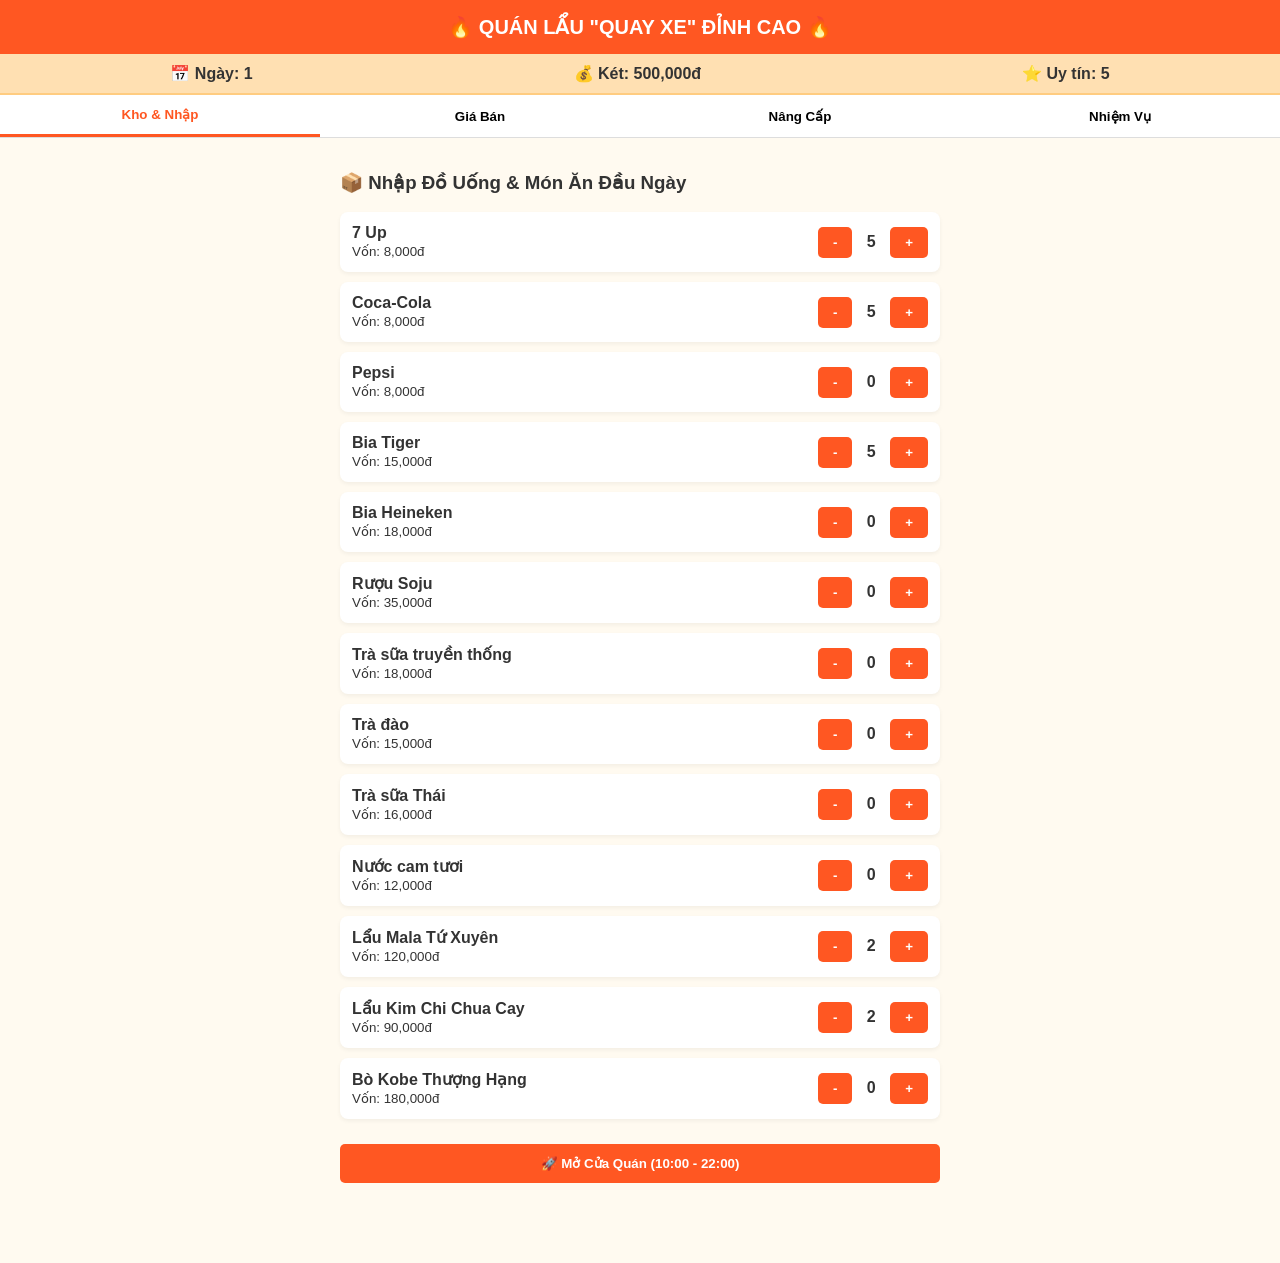
==== commit 7dce2610: "Update index.html" ====
--- a/index.html
+++ b/index.html
@@ -2,935 +2,269 @@
 <html lang="vi">
 <head>
     <meta charset="UTF-8">
-    <meta name="viewport" content="width=device-width, initial-scale=1.0, maximum-scale=1.0, user-scalable=no">
-    <title>Lẩu hay Nướng - Cozy Restaurant Game</title>
-    
-    <meta name="apple-mobile-web-app-capable" content="yes">
-    <meta name="apple-mobile-web-app-title" content="Lẩu Nướng">
-    <meta name="apple-mobile-web-app-status-bar-style" content="black-translucent">
-    <link rel="apple-touch-icon" href="https://img.icons8.com/emoji/192/steaming-bowl-emoji.png">
-    <link href="https://fonts.googleapis.com/css2?family=Comfortaa:wght@600;700&display=swap" rel="stylesheet">
-
+    <meta name="viewport" content="width=device-width, initial-scale=1.0">
+    <title>Quản Lý Quán Lẩu Siêu Cấp</title>
     <style>
-        :root {
-            --bg-main: #FAF1E6;
-            --card-bg: #FFFDF9;
-            --primary-orange: #FF7B54;
-            --text-dark: #4A3E3D;
-            --border-color: #E8D5C4;
-        }
-
-        body.theme-kem-sua { --bg-main: #FAF1E6; --card-bg: #FFFDF9; --text-dark: #4A3E3D; --border-color: #E8D5C4; }
-        body.theme-nau-ca-phe { --bg-main: #3E2723; --card-bg: #4E342E; --text-dark: #EFEBE9; --border-color: #5D4037; }
-        body.theme-dem-diu { --bg-main: #2D242D; --card-bg: #3A303A; --text-dark: #FFF5E4; --border-color: #4A3E4A; }
-
-        * { box-sizing: border-box; margin: 0; padding: 0; font-family: 'Comfortaa', cursive, sans-serif; user-select: none; -webkit-tap-highlight-color: transparent; }
-        html, body { width: 100%; height: 100%; overflow: hidden; background-color: #121013; display: flex; justify-content: center; align-items: center; }
-
-        .game-container {
-            width: 100%; max-width: 430px; height: 100%; max-height: 920px;
-            background-color: var(--bg-main); color: var(--text-dark);
-            display: flex; flex-direction: column; position: relative; overflow: hidden;
-            box-shadow: 0 0 25px rgba(0,0,0,0.8);
-        }
-
-        #loading-screen {
-            position: absolute; inset: 0; background: var(--bg-main); z-index: 999;
-            display: flex; flex-direction: column; justify-content: center; align-items: center; gap: 15px; transition: opacity 0.4s ease;
-        }
-
-        .loading-pot { font-size: 60px; animation: bounce 0.8s infinite alternate; }
-        @keyframes bounce { from { transform: translateY(0); } to { transform: translateY(-15px); } }
-
-        .progress-bar-container { width: 200px; height: 14px; background: var(--border-color); border-radius: 10px; overflow: hidden; }
-        .progress-bar { width: 0%; height: 100%; background: var(--primary-orange); transition: width 0.1s linear; }
-
-        .header {
-            background-color: rgba(255,255,255,0.7); padding: 10px; display: flex;
-            justify-content: space-between; align-items: center; border-bottom: 2px solid var(--border-color);
-        }
-
-        .stat-badge {
-            background: var(--card-bg); padding: 6px 10px; border-radius: 12px;
-            color: var(--text-dark); font-size: 11px; font-weight: 700;
-            display: flex; align-items: center; gap: 4px; border: 1px solid var(--border-color); cursor: pointer;
-        }
-
-        .top-subnav {
-            display: flex; background: rgba(255,255,255,0.4); padding: 6px; gap: 4px;
-            overflow-x: auto; border-bottom: 1px solid var(--border-color);
-        }
-
-        .subtab-btn {
-            flex: 1; min-width: 45px; padding: 8px 2px; background: var(--card-bg);
-            color: #888; font-size: 8px; font-weight: 700; border-radius: 10px;
-            border: 1px solid var(--border-color); text-align: center; cursor: pointer; white-space: nowrap;
-        }
-        .subtab-btn.active { background: var(--primary-orange); color: #FFF; border-color: var(--primary-orange); }
-
-        .page-content { flex: 1; display: none; flex-direction: column; overflow-y: auto; padding: 12px; gap: 8px; }
-        .page-content.active { display: flex; }
-
-        .kitchen-box {
-            background: var(--card-bg); border-radius: 16px; padding: 10px;
-            display: flex; flex-direction: column; align-items: center; gap: 6px;
-            border: 1px solid var(--border-color); margin-bottom: 6px;
-        }
-        .grid-3 { display: grid; grid-template-columns: repeat(3, 1fr); gap: 6px; }
-        .btn-select {
-            background: var(--card-bg); border: 1px solid var(--border-color);
-            border-radius: 10px; padding: 8px 2px; color: var(--text-dark);
-            font-size: 10px; text-align: center; cursor: pointer; font-weight: 700;
-        }
-        .btn-select.selected { background: #FFD2C4; border-color: var(--primary-orange); }
-
-        .section-title {
-            font-size: 11px; font-weight: 700; color: var(--primary-orange);
-            margin: 6px 0 2px 0; border-left: 3px solid var(--primary-orange); padding-left: 6px;
-        }
-
-        .item-card {
-            background: var(--card-bg); border: 1px solid var(--border-color);
-            border-radius: 14px; padding: 10px 14px; display: flex; align-items: center; justify-content: space-between; margin-bottom: 6px;
-        }
-        .item-info { display: flex; flex-direction: column; gap: 2px; }
-        .item-name { font-size: 12px; font-weight: 700; color: var(--text-dark); }
-        .item-meta { font-size: 10px; color: #777; }
-
-        .item-controls { display: flex; align-items: center; gap: 8px; }
-        .btn-qty { width: 26px; height: 26px; border-radius: 50%; border: none; background: #EEE; font-weight: 700; cursor: pointer; font-size: 14px; display: flex; align-items: center; justify-content: center; }
-        .btn-qty.plus { background: var(--primary-orange); color: #FFF; }
-        .qty-num { font-size: 12px; font-weight: 700; min-width: 20px; text-align: center; }
-        .price-input { width: 75px; padding: 4px; text-align: center; border: 1px solid var(--border-color); border-radius: 8px; font-size: 12px; font-weight: 700; background: #FFF; }
-
-        .action-btn-status { background: #27AE60; color: #FFF; border: none; padding: 6px 12px; border-radius: 8px; font-size: 10px; font-weight: 700; cursor: pointer; }
-        .action-btn-status.hired { background: #E74C3C; }
-        .action-btn-status.bought { background: #95A5A6; cursor: not-allowed; }
-
-        .bottom-action-bar { padding: 12px; background: rgba(255,255,255,0.6); border-top: 1px solid var(--border-color); display: flex; flex-direction: column; gap: 4px; }
-        .btn-big {
-            width: 100%; padding: 14px; background: var(--primary-orange);
-            color: #FFF; border: none; border-radius: 16px; font-size: 14px;
-            font-weight: 700; cursor: pointer; box-shadow: 0 4px 10px rgba(255, 123, 84, 0.3); text-align: center;
-        }
-        .daily-cost-text { font-size: 10px; text-align: center; color: #666; }
-
-        .modal-overlay { position: absolute; inset: 0; background: rgba(0,0,0,0.5); display: none; justify-content: center; align-items: center; z-index: 1000; }
-        .settings-card { width: 90%; max-height: 85%; background: var(--card-bg); border-radius: 20px; padding: 16px; display: flex; flex-direction: column; gap: 8px; overflow-y: auto; border: 2px solid var(--border-color); }
-        .setting-row { background: rgba(0,0,0,0.03); border: 1px solid var(--border-color); border-radius: 14px; padding: 12px 14px; display: flex; justify-content: space-between; align-items: center; font-size: 12px; font-weight: 700; color: var(--text-dark); cursor: pointer; }
+        :root { --primary: #ff5722; --bg: #fffaf0; --card: #ffffff; --text: #333; }
+        body { font-family: 'Segoe UI', Tahoma, Geneva, Verdana, sans-serif; background: var(--bg); color: var(--text); margin: 0; padding: 0; }
+        header { background: var(--primary); color: white; padding: 15px; text-align: center; font-size: 20px; font-weight: bold; }
+        .dashboard { display: flex; justify-content: space-around; background: #ffe0b2; padding: 10px; font-weight: bold; border-bottom: 2px solid #ffcc80; }
+        .nav-tabs { display: flex; background: #fff; border-bottom: 1px solid #ddd; overflow-x: auto; }
+        .nav-tabs button { flex: 1; padding: 12px; border: none; background: none; font-weight: bold; cursor: pointer; white-space: nowrap; }
+        .nav-tabs button.active { border-bottom: 3px solid var(--primary); color: var(--primary); }
+        .container { padding: 15px; max-width: 600px; margin: auto; padding-bottom: 80px; }
+        .tab-content { display: none; }
+        .tab-content.active { display: block; }
+        .card { background: var(--card); padding: 12px; margin-bottom: 10px; border-radius: 8px; box-shadow: 0 2px 4px rgba(0,0,0,0.05); display: flex; justify-content: space-between; align-items: center; }
+        .btn { background: var(--primary); color: white; border: none; padding: 8px 15px; border-radius: 5px; cursor: pointer; font-weight: bold; }
+        .btn:active { transform: scale(0.95); }
+        .event-modal { position: fixed; top: 0; left: 0; width: 100%; height: 100%; background: rgba(0,0,0,0.6); display: none; justify-content: center; align-items: center; z-index: 1000; }
+        .event-box { background: white; padding: 20px; border-radius: 10px; width: 85%; max-width: 400px; text-align: center; box-shadow: 0 4px 10px rgba(0,0,0,0.2); }
+        .badge { background: #e91e63; color: white; padding: 3px 8px; border-radius: 4px; font-size: 12px; }
     </style>
 </head>
-<body class="theme-kem-sua">
-
-<div class="game-container">
-    <audio id="bgm" loop src="https://cdn.pixabay.com/download/audio/2022/05/27/audio_1808fbf07a.mp3?filename=cozy-lofi-song-114485.mp3"></audio>
-
-    <div id="loading-screen">
-        <div class="loading-pot">🥘</div>
-        <div style="font-weight: 700; color: var(--text-dark); font-size: 13px;">Đang chuẩn bị tiệm... <span id="load-num">0%</span></div>
-        <div class="progress-bar-container">
-            <div class="progress-bar" id="load-bar"></div>
-        </div>
-    </div>
-
-    <!-- HEADER -->
-    <div class="header">
-        <div class="stat-badge" onclick="openSettingsModal()">⚙️ <span id="day-label">Ngày 1</span> • <span id="game-time">10:00</span></div>
-        <div class="stat-badge" style="color:#2D5A27; background:#E8F3D6;">KÉT: <span id="money">500</span>k</div>
-        <div class="stat-badge">⭐ <span id="stars">0.0</span></div>
-    </div>
-
-    <!-- SUB-NAVBAR -->
-    <div class="top-subnav">
-        <button class="subtab-btn active" onclick="switchTab('kho')">📦 Kho</button>
-        <button class="subtab-btn" id="nav-btn-nau" onclick="switchTab('nau')" style="display:none;">🍳 Nấu</button>
-        <button class="subtab-btn" onclick="switchTab('giaban')">🏷️ Giá</button>
-        <button class="subtab-btn" onclick="switchTab('nangcap')">🛠️ Nâng cấp</button>
-        <button class="subtab-btn" onclick="switchTab('danhgia')">⭐ Đánh giá</button>
-        <button class="subtab-btn" onclick="switchTab('sosach')">📊 Sổ sách</button>
-    </div>
-
-    <!-- TAB 1: KHO (CHUẨN BỊ NGUYÊN LIỆU & THỜI TIẾT HÔM NAY) -->
-    <div class="page-content active" id="page-kho">
-        <div class="kitchen-box" style="background: #FFF8DC; border-color: #DAA520;">
-            <div style="font-size: 11px; font-weight: 700; color: #B8860B;" id="weather-banner">🌤️ Thời tiết hôm nay: Ngày đẹp trời (Khách ổn định)</div>
-        </div>
-
-        <div style="font-size: 11px; font-weight: 700; color: var(--primary-orange);">🛒 BƯỚC 1: CHUẨN BỊ KHO & NHẬP HÀNG ĐẦU NGÀY</div>
-        
-        <div class="section-title">🍲 Nhóm Nước Lẩu Đa Dạng</div>
-        <div class="item-card"><div class="item-info"><div class="item-name">🌶️ Lẩu Mala Tứ Xuyên</div><div class="item-meta">Vốn: 60k</div></div>
-            <div class="item-controls"><button class="btn-qty" onclick="adjustStock('lauMala', -1)">-</button><span class="qty-num" id="qty-lauMala">1</span><button class="btn-qty plus" onclick="adjustStock('lauMala', 1)">+</button></div>
-        </div>
-        <div class="item-card"><div class="item-info"><div class="item-name">🦀 Lẩu Riêu Cua Đồng</div><div class="item-meta">Vốn: 55k</div></div>
-            <div class="item-controls"><button class="btn-qty" onclick="adjustStock('lauCua', -1)">-</button><span class="qty-num" id="qty-lauCua">1</span><button class="btn-qty plus" onclick="adjustStock('lauCua', 1)">+</button></div>
-        </div>
-        <div class="item-card"><div class="item-info"><div class="item-name">🌿 Lẩu Gà Lá É</div><div class="item-meta">Vốn: 50k</div></div>
-            <div class="item-controls"><button class="btn-qty" onclick="adjustStock('lauGaLaE', -1)">-</button><span class="qty-num" id="qty-lauGaLaE">1</span><button class="btn-qty plus" onclick="adjustStock('lauGaLaE', 1)">+</button></div>
-        </div>
-        <div class="item-card"><div class="item-info"><div class="item-name">🇰🇷 Lẩu Kim Chi Chua Cay</div><div class="item-meta">Vốn: 45k</div></div>
-            <div class="item-controls"><button class="btn-qty" onclick="adjustStock('lauKimChi', -1)">-</button><span class="qty-num" id="qty-lauKimChi">1</span><button class="btn-qty plus" onclick="adjustStock('lauKimChi', 1)">+</button></div>
-        </div>
-        <div class="item-card"><div class="item-info"><div class="item-name">🦐 Lẩu Hải Sản Đặc Biệt</div><div class="item-meta">Vốn: 70k</div></div>
-            <div class="item-controls"><button class="btn-qty" onclick="adjustStock('lauHaiSan', -1)">-</button><span class="qty-num" id="qty-lauHaiSan">1</span><button class="btn-qty plus" onclick="adjustStock('lauHaiSan', 1)">+</button></div>
-        </div>
-
-        <div class="section-title">🥩 Nhóm Thịt Bò Đa Dạng</div>
-        <div class="item-card"><div class="item-info"><div class="item-name">🥓 Bò Cuộn Nấm Kim Châm</div><div class="item-meta">Vốn: 45k</div></div>
-            <div class="item-controls"><button class="btn-qty" onclick="adjustStock('boCuonNam', -1)">-</button><span class="qty-num" id="qty-boCuonNam">2</span><button class="btn-qty plus" onclick="adjustStock('boCuonNam', 1)">+</button></div>
-        </div>
-        <div class="item-card"><div class="item-info"><div class="item-name">🥩 Bò Kobe Thượng Hạng</div><div class="item-meta">Vốn: 90k</div></div>
-            <div class="item-controls"><button class="btn-qty" onclick="adjustStock('boKobe', -1)">-</button><span class="qty-num" id="qty-boKobe">1</span><button class="btn-qty plus" onclick="adjustStock('boKobe', 1)">+</button></div>
-        </div>
-        <div class="item-card"><div class="item-info"><div class="item-name">🥩 Lõi Vai Bò Mỹ</div><div class="item-meta">Vốn: 60k</div></div>
-            <div class="item-controls"><button class="btn-qty" onclick="adjustStock('loiVaiBo', -1)">-</button><span class="qty-num" id="qty-loiVaiBo">1</span><button class="btn-qty plus" onclick="adjustStock('loiVaiBo', 1)">+</button></div>
-        </div>
-        <div class="item-card"><div class="item-info"><div class="item-name">🥩 Dẻ Sườn Bò</div><div class="item-meta">Vốn: 70k (Gợi ý: 140k - 160k)</div></div>
-            <div class="item-controls"><button class="btn-qty" onclick="adjustStock('deSuonBo', -1)">-</button><span class="qty-num" id="qty-deSuonBo">1</span><button class="btn-qty plus" onclick="adjustStock('deSuonBo', 1)">+</button></div>
-        </div>
-
-        <div class="section-title">🥓 Nhóm Thịt Heo Đa Dạng</div>
-        <div class="item-card"><div class="item-info"><div class="item-name">🥓 Ba Chỉ Heo Sốt Cay</div><div class="item-meta">Vốn: 35k</div></div>
-            <div class="item-controls"><button class="btn-qty" onclick="adjustStock('baChiHeo', -1)">-</button><span class="qty-num" id="qty-baChiHeo">2</span><button class="btn-qty plus" onclick="adjustStock('baChiHeo', 1)">+</button></div>
-        </div>
-        <div class="item-card"><div class="item-info"><div class="item-name">🍖 Sườn Heo Nướng Mật Ong</div><div class="item-meta">Vốn: 50k</div></div>
-            <div class="item-controls"><button class="btn-qty" onclick="adjustStock('suonHeo', -1)">-</button><span class="qty-num" id="qty-suonHeo">1</span><button class="btn-qty plus" onclick="adjustStock('suonHeo', 1)">+</button></div>
-        </div>
-        <div class="item-card"><div class="item-info"><div class="item-name">🥩 Nạc Vai & Nạc Dăm Heo</div><div class="item-meta">Vốn: 40k</div></div>
-            <div class="item-controls"><button class="btn-qty" onclick="adjustStock('nacHeo', -1)">-</button><span class="qty-num" id="qty-nacHeo">1</span><button class="btn-qty plus" onclick="adjustStock('nacHeo', 1)">+</button></div>
-        </div>
-        <div class="item-card"><div class="item-info"><div class="item-name">🥩 Nạc Nọng & Chân Giò Heo</div><div class="item-meta">Vốn: 45k</div></div>
-            <div class="item-controls"><button class="btn-qty" onclick="adjustStock('nongGioHeo', -1)">-</button><span class="qty-num" id="qty-nongGioHeo">1</span><button class="btn-qty plus" onclick="adjustStock('nongGioHeo', 1)">+</button></div>
-        </div>
-
-        <div class="section-title">🦐 Nhóm Đồ Tươi (Hải Sản & Cá Tách Riêng)</div>
-        <div class="item-card"><div class="item-info"><div class="item-name">🦐 Tôm Sú Tươi</div><div class="item-meta">Vốn: 50k</div></div>
-            <div class="item-controls"><button class="btn-qty" onclick="adjustStock('tomSu', -1)">-</button><span class="qty-num" id="qty-tomSu">1</span><button class="btn-qty plus" onclick="adjustStock('tomSu', 1)">+</button></div>
-        </div>
-        <div class="item-card"><div class="item-info"><div class="item-name">🦑 Mực Ống Tươi</div><div class="item-meta">Vốn: 55k</div></div>
-            <div class="item-controls"><button class="btn-qty" onclick="adjustStock('mucOng', -1)">-</button><span class="qty-num" id="qty-mucOng">1</span><button class="btn-qty plus" onclick="adjustStock('mucOng', 1)">+</button></div>
-        </div>
-        <div class="item-card"><div class="item-info"><div class="item-name">🐙 Bạch Tuộc Tươi Sống</div><div class="item-meta">Vốn: 58k</div></div>
-            <div class="item-controls"><button class="btn-qty" onclick="adjustStock('bachTuoc', -1)">-</button><span class="qty-num" id="qty-bachTuoc">1</span><button class="btn-qty plus" onclick="adjustStock('bachTuoc', 1)">+</button></div>
-        </div>
-        <div class="item-card"><div class="item-info"><div class="item-name">🐟 Phi Lê Cá Hồi / Cá Tươi</div><div class="item-meta">Vốn: 45k</div></div>
-            <div class="item-controls"><button class="btn-qty" onclick="adjustStock('caTuoi', -1)">-</button><span class="qty-num" id="qty-caTuoi">1</span><button class="btn-qty plus" onclick="adjustStock('caTuoi', 1)">+</button></div>
-        </div>
-
-        <div class="section-title">🍢 Topping & Rau Nấm (Tách Riêng Từng Loại)</div>
-        <div class="item-card"><div class="item-info"><div class="item-name">🥬 Rau Cải Thảo Tươi</div><div class="item-meta">Vốn: 10k</div></div>
-            <div class="item-controls"><button class="btn-qty" onclick="adjustStock('rauCai', -1)">-</button><span class="qty-num" id="qty-rauCai">3</span><button class="btn-qty plus" onclick="adjustStock('rauCai', 1)">+</button></div>
-        </div>
-        <div class="item-card"><div class="item-info"><div class="item-name">🍄 Nấm Kim Châm</div><div class="item-meta">Vốn: 15k</div></div>
-            <div class="item-controls"><button class="btn-qty" onclick="adjustStock('namKimCham', -1)">-</button><span class="qty-num" id="qty-namKimCham">2</span><button class="btn-qty plus" onclick="adjustStock('namKimCham', 1)">+</button></div>
-        </div>
-        <div class="item-card"><div class="item-info"><div class="item-name">🇰🇷 Kim Chi Chua Cay</div><div class="item-meta">Vốn: 12k</div></div>
-            <div class="item-controls"><button class="btn-qty" onclick="adjustStock('kimChi', -1)">-</button><span class="qty-num" id="qty-kimChi">2</span><button class="btn-qty plus" onclick="adjustStock('kimChi', 1)">+</button></div>
-        </div>
-        <div class="item-card"><div class="item-info"><div class="item-name">🌭 Xúc Xích Đức</div><div class="item-meta">Vốn: 15k</div></div>
-            <div class="item-controls"><button class="btn-qty" onclick="adjustStock('xucXich', -1)">-</button><span class="qty-num" id="qty-xucXich">2</span><button class="btn-qty plus" onclick="adjustStock('xucXich', 1)">+</button></div>
-        </div>
-        <div class="item-card"><div class="item-info"><div class="item-name">🍥 Chả Cá Hàn Quốc</div><div class="item-meta">Vốn: 18k</div></div>
-            <div class="item-controls"><button class="btn-qty" onclick="adjustStock('chaCa', -1)">-</button><span class="qty-num" id="qty-chaCa">2</span><button class="btn-qty plus" onclick="adjustStock('chaCa', 1)">+</button></div>
-        </div>
-        <div class="item-card"><div class="item-info"><div class="item-name">🍡 Cá Viên Chiên</div><div class="item-meta">Vốn: 15k</div></div>
-            <div class="item-controls"><button class="btn-qty" onclick="adjustStock('caVien', -1)">-</button><span class="qty-num" id="qty-caVien">2</span><button class="btn-qty plus" onclick="adjustStock('caVien', 1)">+</button></div>
-        </div>
-        <div class="item-card"><div class="item-info"><div class="item-name">🥢 Đậu Hũ Non Thả Lẩu</div><div class="item-meta">Vốn: 12k</div></div>
-            <div class="item-controls"><button class="btn-qty" onclick="adjustStock('dauHu', -1)">-</button><span class="qty-num" id="qty-dauHu">2</span><button class="btn-qty plus" onclick="adjustStock('dauHu', 1)">+</button></div>
-        </div>
-        <div class="item-card"><div class="item-info"><div class="item-name">🍗 Chân Gà Rút Xương</div><div class="item-meta">Vốn: 25k</div></div>
-            <div class="item-controls"><button class="btn-qty" onclick="adjustStock('chanGa', -1)">-</button><span class="qty-num" id="qty-chanGa">1</span><button class="btn-qty plus" onclick="adjustStock('chanGa', 1)">+</button></div>
-        </div>
-    </div>
-
-    <!-- TAB 2: NẤU (CÓ THỰC KHÁCH VIP & KOL GHÉ THĂM) -->
-    <div class="page-content" id="page-nau">
-        <!-- SỰ KIỆN THỰC KHÁCH VIP / KOL -->
-        <div class="kitchen-box" id="vip-event-box" style="background: #FFF0F5; border-color: #FF69B4; display:none;">
-            <div style="font-size: 11px; font-weight: 700; color: #C71585;" id="vip-event-text">🌟 SỰ KIỆN: Food Reviewer nổi tiếng đang ghé thăm bàn! Phục vụ nhanh để quán bùng nổ danh tiếng!</div>
-        </div>
-
-        <!-- ĐƠN ONLINE TÍCH HỢP NGAY TRONG BẾP -->
-        <div class="kitchen-box" style="background: #FFF5EE; border-color: #FF7B54;">
-            <div style="font-size: 11px; font-weight: 700; color: #D35400;">🛵 Đơn Giao Tận Nhà Đang Chờ Xử Lý:</div>
-            <div id="online-order-container" style="display: flex; justify-content: space-between; align-items: center; width: 100%;">
-                <div style="font-size: 10px; font-weight: 700;" id="online-order-text">📦 Đơn Ship #101 • 2x Lõi Vai Bò Sốt Sat Tế (280k)</div>
-                <button class="action-btn-status" id="online-order-btn" onclick="completeOnlineOrder(280)">Giao Đơn</button>
-            </div>
-        </div>
-
-        <div class="kitchen-box">
-            <div style="font-size: 24px;" id="customer-avatar">👧</div>
-            <div style="font-size: 11px; text-align: center; color: var(--primary-orange); font-weight:700;" id="customer-order">
-                "Cho mình 2 suất Lõi Vai Bò Mỹ ướp Sat Tế chấm Phô Mai Kéo Sợi nướng than!"
-            </div>
-            <div style="font-size: 10px; color: #555; margin-top:2px;" id="customer-queue-info">👥 Khách đang chờ tại bàn: 3 nhóm</div>
-        </div>
-
-        <div class="kitchen-box">
-            <div style="font-size: 10px; color: #777;">BẾP ĐANG CHUẨN BỊ MÓN ĂN:</div>
-            <div style="display:flex; gap:4px; font-size:10px; font-weight:700; flex-wrap:wrap; justify-content:center;">
-                <span id="tag-1" style="color:var(--primary-orange);">🛒 Đồ Tươi (Trống)</span> +
-                <span id="tag-2" style="color:#D35400;">❓ Sốt Ướp</span> +
-                <span id="tag-4" style="color:#27AE60;">❓ Sốt Chấm</span>
-            </div>
-            <div id="tag-3" style="font-size:10px; color:#2980B9;">🔥 Cách chế biến: Chưa chọn</div>
-            <div style="display: flex; gap: 6px; width: 100%; margin-top: 4px;">
-                <button class="subtab-btn active" style="flex:1; padding:6px;" onclick="resetCurrentDish()">🔄 Chọn lại</button>
-                <button class="action-btn-status" style="flex:2; padding:6px; font-size:11px;" onclick="deliverDishToCustomer()">🛎️ Giao Món Cho Khách</button>
-            </div>
-        </div>
-
-        <div style="font-size: 10px; font-weight: 700;">1. Chọn Đồ Tươi, Thịt, Hải Sản & Topping:</div>
-        <div class="grid-3">
-            <div class="btn-select" id="ing-Bò Cuộn Nấm" onclick="addIng('Bò Cuộn Nấm', '🥓')">🥓 Bò Cuộn Nấm</div>
-            <div class="btn-select" id="ing-Bò Kobe" onclick="addIng('Bò Kobe', '🥩')">🥩 Bò Kobe</div>
-            <div class="btn-select" id="ing-Lõi Vai Bò" onclick="addIng('Lõi Vai Bò', '🥩')">🥩 Lõi Vai Bò</div>
-            <div class="btn-select" id="ing-Dẻ Sườn Bò" onclick="addIng('Dẻ Sườn Bò', '🥩')">🥩 Dẻ Sườn Bò</div>
-            <div class="btn-select" id="ing-Ba Chỉ Heo" onclick="addIng('Ba Chỉ Heo', '🥓')">🥓 Ba Chỉ Heo</div>
-            <div class="btn-select" id="ing-Sườn Heo" onclick="addIng('Sườn Heo', '🍖')">🍖 Sườn Heo</div>
-            <div class="btn-select" id="ing-Nạc Vai & Dăm" onclick="addIng('Nạc Vai & Dăm', '🥩')">🥩 Nạc Vai & Dăm</div>
-            <div class="btn-select" id="ing-Nạc Nọng & Giò" onclick="addIng('Nạc Nọng & Giò', '🥩')">🥩 Nạc Nọng & Giò</div>
-            <div class="btn-select" id="ing-Tôm Sú" onclick="addIng('Tôm Sú', '🦐')">🦐 Tôm Sú</div>
-            <div class="btn-select" id="ing-Mực Ống" onclick="addIng('Mực Ống', '🦑')">🦑 Mực Ống</div>
-            <div class="btn-select" id="ing-Bạch Tuộc" onclick="addIng('Bạch Tuộc', '🐙')">🐙 Bạch Tuộc</div>
-            <div class="btn-select" id="ing-Phi Lê Cá" onclick="addIng('Phi Lê Cá', '🐟')">🐟 Phi Lê Cá</div>
-            <div class="btn-select" id="ing-Rau Cải Thảo" onclick="addIng('Rau Cải Thảo', '🥬')">🥬 Rau Cải Thảo</div>
-            <div class="btn-select" id="ing-Nấm Kim Châm" onclick="addIng('Nấm Kim Châm', '🍄')">🍄 Nấm Kim Châm</div>
-            <div class="btn-select" id="ing-Kim Chi" onclick="addIng('Kim Chi', '🇰🇷')">🇰🇷 Kim Chi</div>
-            <div class="btn-select" id="ing-Xúc Xích Đức" onclick="addIng('Xúc Xích Đức', '🌭')">🌭 Xúc Xích Đức</div>
-            <div class="btn-select" id="ing-Chả Cá" onclick="addIng('Chả Cá', '🍥')">🍥 Chả Cá</div>
-            <div class="btn-select" id="ing-Cá Viên" onclick="addIng('Cá Viên', '🍡')">🍡 Cá Viên</div>
-            <div class="btn-select" id="ing-Đậu Hũ Non" onclick="addIng('Đậu Hũ Non', '🥢')">🥢 Đậu Hũ Non</div>
-            <div class="btn-select" id="ing-Chân Gà" onclick="addIng('Chân Gà', '🍗')">🍗 Chân Gà</div>
-        </div>
-
-        <div style="font-size: 10px; font-weight: 700;">2. Chọn Sốt Ướp / Nước Lẩu:</div>
-        <div class="grid-3">
-            <div class="btn-select" id="sauce-Phô Mai" onclick="setSauce('Phô Mai', '🧀')">🧀 Phô Mai</div>
-            <div class="btn-select" id="sauce-Sat Tế" onclick="setSauce('Sat Tế', '🌶️')">🌶️ Sat Tế</div>
-            <div class="btn-select" id="sauce-Nướng Mọi" onclick="setSauce('Nướng Mọi', '🔥')">🔥 Nướng Mọi</div>
-            <div class="btn-select" id="sauce-Nướng Muối Ớt" onclick="setSauce('Nướng Muối Ớt', '🧂')">🧂 Nướng Muối Ớt</div>
-            <div class="btn-select" id="sauce-Lẩu Mala" onclick="setSauce('Lẩu Mala', '🌶️')">🌶️ Lẩu Mala</div>
-            <div class="btn-select" id="sauce-Lẩu Gà Lá É" onclick="setSauce('Lẩu Gà Lá É', '🌿')">🌿 Lẩu Gà Lá É</div>
-            <div class="btn-select" id="sauce-Lẩu Kim Chi" onclick="setSauce('Lẩu Kim Chi', '🇰🇷')">🇰🇷 Lẩu Kim Chi</div>
-            <div class="btn-select" id="sauce-Lẩu Hải Sản" onclick="setSauce('Lẩu Hải Sản', '🦐')">🦐 Lẩu Hải Sản</div>
-        </div>
-
-        <div style="font-size: 10px; font-weight: 700;">3. Chọn Sốt Chấm Kèm:</div>
-        <div class="grid-3">
-            <div class="btn-select" id="dip-Phô Mai Kéo Sợi" onclick="setDip('Phô Mai Kéo Sợi', '🧀')">🧀 Phô Mai Kéo</div>
-            <div class="btn-select" id="dip-Muối Ớt Xanh" onclick="setDip('Muối Ớt Xanh', '🟢')">🟢 Muối Ớt Xanh</div>
-            <div class="btn-select" id="dip-Mắm Tắc" onclick="setDip('Mắm Tắc', '🍋')">🍋 Mắm Tắc</div>
-            <div class="btn-select" id="dip-Muối Tiêu Chanh" onclick="setDip('Muối Tiêu Chanh', '🧂')">🧂 Muối Tiêu Chanh</div>
-            <div class="btn-select" id="dip-Nước Mắm" onclick="setDip('Nước Mắm', '🥢')">🥢 Nước Mắm</div>
-            <div class="btn-select" id="dip-Sốt Trứng Muối" onclick="setDip('Sốt Trứng Muối', '🥚')">🥚 Sốt Trứng Muối</div>
-        </div>
-
-        <div style="font-size: 10px; font-weight: 700;">4. Cách Chế Biến & Hoàn Tất:</div>
-        <div class="grid-3">
-            <div class="btn-select" id="method-Nướng Chảo" onclick="setMethod('Nướng Chảo', '🍳')">🍳 Nướng Chảo</div>
-            <div class="btn-select" id="method-Nướng Than" onclick="setMethod('Nướng Than', '🪵')">🪵 Nướng Than</div>
-            <div class="btn-select" id="method-Nấu Lẩu" onclick="setMethod('Nấu Lẩu', '🥘')">🥘 Nấu Lẩu</div>
-        </div>
-    </div>
-
-    <!-- TAB 3: GIÁ BÁN -->
-    <div class="page-content" id="page-giaban">
-        <div style="font-size: 11px; font-weight: 700; color: var(--primary-orange);">🏷️ ĐIỀU CHỈNH GIÁ NIÊM YẾT TẤT CẢ SẢN PHẨM</div>
-        
-        <div class="section-title">🍲 Nhóm Nước Lẩu Đa Dạng</div>
-        <div class="item-card"><div class="item-info"><div class="item-name">Lẩu Mala Tứ Xuyên</div><div class="item-meta">Vốn: 60k</div></div>
-            <div style="display:flex; flex-direction:column; align-items:flex-end; gap:2px;">
-                <input type="number" class="price-input" id="price-lauMala" value="159" onchange="checkPrice('lauMala', 60)">
-                <span id="warn-lauMala" style="font-size:8px; color:#777;">Lời: 99k</span>
-            </div>
-        </div>
-        <div class="item-card"><div class="item-info"><div class="item-name">Lẩu Riêu Cua Đồng</div><div class="item-meta">Vốn: 55k</div></div>
-            <div style="display:flex; flex-direction:column; align-items:flex-end; gap:2px;">
-                <input type="number" class="price-input" id="price-lauCua" value="149" onchange="checkPrice('lauCua', 55)">
-                <span id="warn-lauCua" style="font-size:8px; color:#777;">Lời: 94k</span>
-            </div>
-        </div>
-        <div class="item-card"><div class="item-info"><div class="item-name">Lẩu Gà Lá É</div><div class="item-meta">Vốn: 50k</div></div>
-            <div style="display:flex; flex-direction:column; align-items:flex-end; gap:2px;">
-                <input type="number" class="price-input" id="price-lauGaLaE" value="139" onchange="checkPrice('lauGaLaE', 50)">
-                <span id="warn-lauGaLaE" style="font-size:8px; color:#777;">Lời: 89k</span>
-            </div>
-        </div>
-        <div class="item-card"><div class="item-info"><div class="item-name">Lẩu Kim Chi Chua Cay</div><div class="item-meta">Vốn: 45k</div></div>
-            <div style="display:flex; flex-direction:column; align-items:flex-end; gap:2px;">
-                <input type="number" class="price-input" id="price-lauKimChi" value="129" onchange="checkPrice('lauKimChi', 45)">
-                <span id="warn-lauKimChi" style="font-size:8px; color:#777;">Lời: 84k</span>
-            </div>
-        </div>
-        <div class="item-card"><div class="item-info"><div class="item-name">Lẩu Hải Sản Đặc Biệt</div><div class="item-meta">Vốn: 70k</div></div>
-            <div style="display:flex; flex-direction:column; align-items:flex-end; gap:2px;">
-                <input type="number" class="price-input" id="price-lauHaiSan" value="179" onchange="checkPrice('lauHaiSan', 70)">
-                <span id="warn-lauHaiSan" style="font-size:8px; color:#777;">Lời: 109k</span>
-            </div>
-        </div>
-
-        <div class="section-title">🥩 Nhóm Thịt Bò Đa Dạng</div>
-        <div class="item-card"><div class="item-info"><div class="item-name">Bò Cuộn Nấm Kim Châm</div><div class="item-meta">Vốn: 45k</div></div>
-            <div style="display:flex; flex-direction:column; align-items:flex-end; gap:2px;">
-                <input type="number" class="price-input" id="price-boCuonNam" value="99" onchange="checkPrice('boCuonNam', 45)">
-                <span id="warn-boCuonNam" style="font-size:8px; color:#777;">Lời: 54k</span>
-            </div>
-        </div>
-        <div class="item-card"><div class="item-info"><div class="item-name">Bò Kobe Thượng Hạng</div><div class="item-meta">Vốn: 90k</div></div>
-            <div style="display:flex; flex-direction:column; align-items:flex-end; gap:2px;">
-                <input type="number" class="price-input" id="price-boKobe" value="189" onchange="checkPrice('boKobe', 90)">
-                <span id="warn-boKobe" style="font-size:8px; color:#777;">Lời: 99k</span>
-            </div>
-        </div>
-        <div class="item-card"><div class="item-info"><div class="item-name">Lõi Vai Bò Mỹ</div><div class="item-meta">Vốn: 60k</div></div>
-            <div style="display:flex; flex-direction:column; align-items:flex-end; gap:2px;">
-                <input type="number" class="price-input" id="price-loiVaiBo" value="129" onchange="checkPrice('loiVaiBo', 60)">
-                <span id="warn-loiVaiBo" style="font-size:8px; color:#777;">Lời: 69k</span>
-            </div>
-        </div>
-        <div class="item-card"><div class="item-info"><div class="item-name">Dẻ Sườn Bò</div><div class="item-meta">Vốn: 70k</div></div>
-            <div style="display:flex; flex-direction:column; align-items:flex-end; gap:2px;">
-                <input type="number" class="price-input" id="price-deSuonBo" value="149" onchange="checkPrice('deSuonBo', 70)">
-                <span id="warn-deSuonBo" style="font-size:8px; color:#777;">Lời: 79k</span>
-            </div>
-        </div>
-    </div>
-
-    <!-- TAB 4: NÂNG CẤP (7 NHÂN VIÊN & 10 TRANG BỊ) -->
-    <div class="page-content" id="page-nangcap">
-        <div class="section-title">👥 Quản Lý Nhân Viên (Tổng 7 người)</div>
-        <div class="item-card"><div class="item-info"><div class="item-name">💰 Chị Béo • Thu Ngân (50k/ngày)</div><div class="item-meta">Cộng +10% doanh thu mỗi đơn</div></div>
-            <button class="action-btn-status" id="btn-staff-1" onclick="toggleStaff(1, 50, 'Chị Béo')">Tuyển</button>
-        </div>
-        <div class="item-card"><div class="item-info"><div class="item-name">👨‍🍳 Chú Bảy • Bếp Trưởng (80k/ngày)</div><div class="item-meta">Giúp bếp chuẩn bị món nhanh hơn</div></div>
-            <button class="action-btn-status" id="btn-staff-2" onclick="toggleStaff(2, 80, 'Chú Bảy')">Tuyển</button>
-        </div>
-        <div class="item-card"><div class="item-info"><div class="item-name">🍳 Bé Na • Phụ Bếp (60k/ngày)</div><div class="item-meta">Tự động sơ chế nguyên liệu</div></div>
-            <button class="action-btn-status" id="btn-staff-3" onclick="toggleStaff(3, 60, 'Bé Na')">Tuyển</button>
-        </div>
-        <div class="item-card"><div class="item-info"><div class="item-name">💁‍♀️ Bé Ớt • Phục Vụ (60k/ngày)</div><div class="item-meta">Giữ chân khách chờ lâu</div></div>
-            <button class="action-btn-status" id="btn-staff-4" onclick="toggleStaff(4, 60, 'Bé Ớt')">Tuyển</button>
-        </div>
-        <div class="item-card"><div class="item-info"><div class="item-name">🛵 Anh Hai • Shipper (70k/ngày)</div><div class="item-meta">Tự động giao đơn online nhanh</div></div>
-            <button class="action-btn-status" id="btn-staff-5" onclick="toggleStaff(5, 70, 'Anh Hai')">Tuyển</button>
-        </div>
-        <div class="item-card"><div class="item-info"><div class="item-name">🧹 Bà Tư • Tạp Vụ (40k/ngày)</div><div class="item-meta">Giữ không gian sạch sẽ, tăng sao</div></div>
-            <button class="action-btn-status" id="btn-staff-6" onclick="toggleStaff(6, 40, 'Bà Tư')">Tuyển</button>
-        </div>
-        <div class="item-card"><div class="item-info"><div class="item-name">🎵 DJ Meow • Quẩy Nhạc (90k/ngày)</div><div class="item-meta">Khách vui vẻ, tip tăng thêm 15%</div></div>
-            <button class="action-btn-status" id="btn-staff-7" onclick="toggleStaff(7, 90, 'DJ Meow')">Tuyển</button>
-        </div>
-
-        <div class="section-title">🛠️ Trang Bị Cho Quán (Tổng 10 mục)</div>
-        <div class="item-card"><div class="item-info"><div class="item-name">📶 Wifi Miễn Phí (200k)</div><div class="item-meta">Khách chịu chờ lâu hơn 12%</div></div>
-            <button class="action-btn-status" id="equip-1" onclick="buyEquip(200, 'Wifi Miễn Phí', 1)">Mua</button>
-        </div>
-        <div class="item-card"><div class="item-info"><div class="item-name">💡 Biển Hiệu Đèn LED (150k)</div><div class="item-meta">Thêm 20% lượng khách ghé tiệm</div></div>
-            <button class="action-btn-status" id="equip-2" onclick="buyEquip(150, 'Biển Hiệu Đèn LED', 2)">Mua</button>
-        </div>
-        <div class="item-card"><div class="item-info"><div class="item-name">🌀 Quạt Hơi Nước (180k)</div><div class="item-meta">Khách chịu chờ lâu hơn 25%</div></div>
-            <button class="action-btn-status" id="equip-3" onclick="buyEquip(180, 'Quạt Hơi Nước', 3)">Mua</button>
-        </div>
-        <div class="item-card"><div class="item-info"><div class="item-name">🛋️ Ghế Đệm Êm (220k)</div><div class="item-meta">Khách thoải mái tăng tỉ lệ 5 sao</div></div>
-            <button class="action-btn-status" id="equip-4" onclick="buyEquip(220, 'Ghế Đệm Êm', 4)">Mua</button>
-        </div>
-        <div class="item-card"><div class="item-info"><div class="item-name">🧃 Máy Dán Nắp Tự Động (250k)</div><div class="item-meta">Tip đơn online +30%</div></div>
-            <button class="action-btn-status" id="equip-5" onclick="buyEquip(250, 'Máy Dán Nắp Tự Động', 5)">Mua</button>
-        </div>
-        <div class="item-card"><div class="item-info"><div class="item-name">🪑 Mở Rộng Quầy Bàn Ăn (300k)</div><div class="item-meta">Tăng bàn tiếp khách cùng lúc</div></div>
-            <button class="action-btn-status" id="equip-6" onclick="buyEquip(300, 'Mở Rộng Quầy Bàn Ăn', 6)">Mua</button>
-        </div>
-        <div class="item-card"><div class="item-info"><div class="item-name">❄️ Máy Lạnh Inverter (350k)</div><div class="item-meta">Khách ngồi lâu hơn, gọi thêm món</div></div>
-            <button class="action-btn-status" id="equip-7" onclick="buyEquip(350, 'Máy Lạnh Inverter', 7)">Mua</button>
-        </div>
-        <div class="item-card"><div class="item-info"><div class="item-name">🔊 Loa Nhạc Lo-fi (190k)</div><div class="item-meta">Tăng sự thư giãn cho thực khách</div></div>
-            <button class="action-btn-status" id="equip-8" onclick="buyEquip(190, 'Loa Nhạc Lo-fi', 8)">Mua</button>
-        </div>
-        <div class="item-card"><div class="item-info"><div class="item-name">🪴 Chậu Cây Trang Trí (120k)</div><div class="item-meta">Không gian ấm cúng, đẹp mắt</div></div>
-            <button class="action-btn-status" id="equip-9" onclick="buyEquip(120, 'Chậu Cây Trang Trí', 9)">Mua</button>
-        </div>
-        <div class="item-card"><div class="item-info"><div class="item-name">🔥 Bếp Nướng Không Khói (400k)</div><div class="item-meta">Nướng không ám khói, khách cực thích</div></div>
-            <button class="action-btn-status" id="equip-10" onclick="buyEquip(400, 'Bếp Nướng Không Khói', 10)">Mua</button>
-        </div>
-    </div>
-
-    <!-- TAB 5: ĐÁNH GIÁ -->
-    <div class="page-content" id="page-danhgia">
-        <div class="kitchen-box" style="align-items: stretch; gap: 8px;">
-            <div style="display: flex; align-items: center; justify-content: space-between;">
-                <div style="font-size: 28px; font-weight: 700; color: #D35400;" id="avg-rating-num">0.0</div>
-                <div style="text-align: right;">
-                    <div style="color: #F1C40F; font-size: 14px;" id="avg-stars-display">☆☆☆☆☆</div>
-                    <div style="font-size: 9px; color: #666;" id="total-reviews-sub">Tính trên <span id="review-count-badge">0</span> đánh giá gần nhất.</div>
-                </div>
-            </div>
-            <div id="rating-bars-container" style="display: flex; flex-direction: column; gap: 3px; font-size: 9px; color: #555;">
-                <div style="display:flex; align-items:center; gap:6px;"><span>5★</span><div style="flex:1; background:#E8D5C4; height:6px; border-radius:3px; overflow:hidden;"><div id="bar-5" style="width:0%; background:#F1C40F; height:100%;"></div></div><span id="cnt-5">0</span></div>
-                <div style="display:flex; align-items:center; gap:6px;"><span>4★</span><div style="flex:1; background:#E8D5C4; height:6px; border-radius:3px; overflow:hidden;"><div id="bar-4" style="width:0%; background:#F1C40F; height:100%;"></div></div><span id="cnt-4">0</span></div>
-                <div style="display:flex; align-items:center; gap:6px;"><span>3★</span><div style="flex:1; background:#E8D5C4; height:6px; border-radius:3px; overflow:hidden;"><div id="bar-3" style="width:0%; background:#F1C40F; height:100%;"></div></div><span id="cnt-3">0</span></div>
-                <div style="display:flex; align-items:center; gap:6px;"><span>2★</span><div style="flex:1; background:#E8D5C4; height:6px; border-radius:3px; overflow:hidden;"><div id="bar-2" style="width:0%; background:#F1C40F; height:100%;"></div></div><span id="cnt-2">0</span></div>
-                <div style="display:flex; align-items:center; gap:6px;"><span>1★</span><div style="flex:1; background:#E8D5C4; height:6px; border-radius:3px; overflow:hidden;"><div id="bar-1" style="width:0%; background:#F1C40F; height:100%;"></div></div><span id="cnt-1">0</span></div>
-            </div>
-        </div>
-
-        <div id="reviews-list-container">
-            <div style="text-align: center; color: #888; font-size: 11px; padding: 20px;">Chưa có đánh giá nào. Hãy mở cửa bán hàng để nhận phản hồi từ thực khách!</div>
-        </div>
-    </div>
-
-    <!-- TAB 6: SỔ SÁCH & MENU TRA CỨU -->
-    <div class="page-content" id="page-sosach">
-        <div style="font-size: 12px; font-weight: 700; color: var(--primary-orange);">📊 TỔNG KẾT TÀI CHÍNH & MENU TRA CỨU</div>
-        
-        <div class="item-card"><div class="item-info"><div class="item-name">Tổng doanh thu bán hàng</div><div class="item-meta" style="color:green;" id="sum-revenue">+0k (0 phần)</div></div></div>
-        <div class="item-card"><div class="item-info"><div class="item-name">Chi phí Mặt bằng & Điện nước</div><div class="item-meta" style="color:red;">-115k</div></div></div>
-        <div class="item-card"><div class="item-info"><div class="item-name">Lương nhân viên</div><div class="item-meta" style="color:red;" id="sum-staff-salary">-0k</div></div></div>
-        <div class="item-card"><div class="item-info"><div class="item-name">Lợi nhuận ròng hôm nay</div><div class="item-meta" style="font-weight:700; color:#2980B9;" id="sum-net-profit">0k</div></div></div>
-
-        <div class="section-title" style="margin-top: 10px;">📖 Tra Cứu Menu Quán (Lật trang)</div>
-        <div class="kitchen-box" id="menu-page-box">
-            <div style="font-size: 12px; font-weight: 700; color: var(--primary-orange);" id="menu-page-title">Trang 1: Nhóm Nước Lẩu & Thịt Bò</div>
-            <div style="font-size: 11px; line-height: 1.6; text-align: left; width: 100%;" id="menu-page-content">
-                • Lẩu Mala Tứ Xuyên - 159k<br>
-                • Lẩu Riêu Cua Đồng - 149k<br>
-                • Lẩu Gà Lá É - 139k<br>
-                • Bò Cuộn Nấm Kim Châm - 99k<br>
-                • Bò Kobe Thượng Hạng - 189k<br>
-                • Lõi Vai Bò Mỹ - 129k<br>
-                • Dẻ Sườn Bò - 149k
-            </div>
-            <div style="display: flex; gap: 10px; margin-top: 6px; width: 100%;">
-                <button class="subtab-btn active" style="flex:1;" onclick="changeMenuPage(-1)">◀ Trang trước</button>
-                <button class="subtab-btn active" style="flex:1;" onclick="changeMenuPage(1)">Trang sau ▶</button>
-            </div>
-        </div>
-    </div>
-
-    <!-- ACTION BAR -->
-    <div class="bottom-action-bar">
-        <button class="btn-big" id="action-btn" onclick="startDayTimer()">🔔 Mở cửa ngày 1 (10:00 - 22:00)</button>
-        <div class="daily-cost-text">Mặt bằng 40k, điện nước 75k, lương nhân viên cộng dồn mỗi ngày</div>
-    </div>
-
-    <!-- SETTINGS MODAL -->
-    <div class="modal-overlay" id="settings-modal">
-        <div class="settings-card">
-            <div style="text-align: center; font-size: 14px; font-weight: 700;">⚙️ Cài đặt hệ thống</div>
-            <div class="setting-row" onclick="openThemeModal()"><span>✏️ Đổi màu giao diện</span><span id="current-theme-title">Kem sữa ▶</span></div>
-            <div class="setting-row" onclick="toggleBGM()"><span id="bgm-status-text">🌙 Nhạc nền: Đang tắt</span></div>
-            <div class="setting-row" onclick="nextBgmTrack()"><span>🎵 Đổi bài nhạc nền chill</span><span>▶</span></div>
-            <div class="setting-row" onclick="openGuideModal()"><span>📖 Hướng dẫn cách chơi</span><span>▶</span></div>
-            <div class="setting-row" style="background:#FF6B6B; color:#FFF;" onclick="closeSettingsModal()"><span>❌ Đóng cài đặt</span></div>
-        </div>
-    </div>
-
-    <!-- GUIDE MODAL -->
-    <div class="modal-overlay" id="guide-modal">
-        <div class="settings-card">
-            <div style="text-align: center; font-size: 14px; font-weight: 700;">📖 HƯỚNG DẪN CÁCH CHƠI</div>
-            <div style="font-size: 11px; line-height: 1.5;">
-                1. <b>Chuẩn bị Kho:</b> Xem thời tiết hôm nay và chọn số lượng nhập nguyên liệu.<br><br>
-                2. <b>Mở cửa & Phục vụ:</b> Bấm mở cửa. Chú ý các sự kiện **Food Reviewer / KOL** ghé thăm để phục vụ nhanh nhận quà lớn!<br><br>
-                3. <b>Sổ sách & Nâng cấp:</b> Kiểm tra lời lỗ cuối ngày, tuyển nhân viên và mua trang bị để phát triển tiệm!
-            </div>
-            <button class="btn-big" style="margin-top: 10px;" onclick="closeGuideModal()">Đã Hiểu</button>
-        </div>
-    </div>
-
-    <!-- THEME MODAL -->
-    <div class="modal-overlay" id="theme-modal">
-        <div class="settings-card">
-            <div style="text-align: center; font-size: 14px; font-weight: 700;">Màu giao diện</div>
-            <div class="theme-grid" style="display:grid; grid-template-columns:repeat(3,1fr); gap:10px;">
-                <div class="theme-item" onclick="setTheme('theme-kem-sua', 'Kem sữa')" style="padding:10px; text-align:center; background:#FFF; border-radius:8px; cursor:pointer;"><span style="font-size:10px;">Kem sữa</span></div>
-                <div class="theme-item" onclick="setTheme('theme-nau-ca-phe', 'Nâu cà phê')" style="padding:10px; text-align:center; background:#FFF; border-radius:8px; cursor:pointer;"><span style="font-size:10px;">Nâu cà phê</span></div>
-                <div class="theme-item" onclick="setTheme('theme-dem-diu', 'Đêm dịu')" style="padding:10px; text-align:center; background:#FFF; border-radius:8px; cursor:pointer;"><span style="font-size:10px;">Đêm dịu</span></div>
-            </div>
-            <button class="btn-big" style="margin-top:10px;" onclick="closeThemeModal()">Xong</button>
-        </div>
-    </div>
-</div>
-
-<script>
-    let day = 1;
-    let money = 500;
-    let stars = 0.0;
-    let reviewsList = [];
-    let starCounts = { 5: 0, 4: 0, 3: 0, 2: 0, 1: 0 };
-    let totalRevenue = 0;
-    let soldDishesCount = 0;
-    let totalStaffSalary = 0;
-    let hiredStaff = {};
-    let customerQueueCount = 3;
-    let timerInterval = null;
-    let currentWeather = "Trời đẹp";
-    let isVipEventActive = false;
-    let stock = { lauMala: 1, lauCua: 1, lauGaLaE: 1, lauKimChi: 1, lauHaiSan: 1, boCuonNam: 2, boKobe: 1, loiVaiBo: 1, deSuonBo: 1, baChiHeo: 2, suonHeo: 1, nacHeo: 1, nongGioHeo: 1, tomSu: 1, mucOng: 1, bachTuoc: 1, caTuoi: 1, rauCai: 3, namKimCham: 2, kimChi: 2, xucXich: 2, chaCa: 2, caVien: 2, dauHu: 2, chanGa: 1 };
-    let player = { ingredientsCount: {}, sauce: null, dip: null, method: null };
-    let isRunning = false;
-    let bgmPlaying = false;
-
-    let onlineOrders = [
-        { text: "📦 Đơn Ship #101 • 2x Lõi Vai Bò Sốt Sat Tế (280k)", amount: 280 },
-        { text: "📦 Đơn Ship #102 • Lẩu Mala Tứ Xuyên Đặc Biệt (220k)", amount: 220 },
-        { text: "📦 Đơn Ship #103 • 3x Tôm Sú Nướng Mọi (310k)", amount: 310 },
-        { text: "📦 Đơn Ship #104 • Bò Kobe Sốt Phô Mai (290k)", amount: 290 }
-    ];
-    let currentOnlineIdx = 0;
-
-    let bgmTracks = [
-        "https://cdn.pixabay.com/download/audio/2022/05/27/audio_1808fbf07a.mp3?filename=cozy-lofi-song-114485.mp3",
-        "https://cdn.pixabay.com/download/audio/2022/01/18/audio_d0a13f69d2.mp3?filename=lofi-study-112191.mp3",
-        "https://cdn.pixabay.com/download/audio/2022/05/16/audio_db32c8c4a5.mp3?filename=gentle-lofi-108992.mp3"
-    ];
-    let currentTrackIdx = 0;
-
-    let menuPages = [
-        { title: "Trang 1: Nhóm Nước Lẩu & Thịt Bò", content: "• Lẩu Mala Tứ Xuyên - 159k<br>• Lẩu Riêu Cua Đồng - 149k<br>• Lẩu Gà Lá É - 139k<br>• Lẩu Kim Chi - 129k<br>• Lẩu Hải Sản - 179k<br>• Bò Cuộn Nấm - 99k<br>• Bò Kobe - 189k<br>• Lõi Vai Bò Mỹ - 129k<br>• Dẻ Sườn Bò - 149k" },
-        { title: "Trang 2: Thịt Heo & Hải Sản Tươi", content: "• Ba Chỉ Heo Sốt Cay - 89k<br>• Sườn Heo Mật Ong - 119k<br>• Nạc Vai & Dăm Heo - 99k<br>• Nạc Nọng & Chân Giò - 109k<br>• Tôm Sú Tươi - 129k<br>• Mực Ống Tươi - 139k<br>• Bạch Tuộc Sống - 149k<br>• Phi Lê Cá Tươi - 119k" },
-        { title: "Trang 3: Topping & Đồ Ăn Kèm", content: "• Rau Cải Thảo - 35k<br>• Nấm Kim Châm - 39k<br>• Kim Chi Chua Cay - 30k<br>• Xúc Xích Đức - 45k<br>• Chả Cá Hàn Quốc - 40k<br>• Cá Viên Chiên - 35k<br>• Đậu Hũ Non - 30k<br>• Chân Gà Rút Xương - 69k" }
-    ];
-    let currentMenuPage = 0;
-
-    function changeMenuPage(dir) {
-        currentMenuPage = (currentMenuPage + dir + menuPages.length) % menuPages.length;
-        document.getElementById('menu-page-title').innerText = menuPages[currentMenuPage].title;
-        document.getElementById('menu-page-content').innerHTML = menuPages[currentMenuPage].content;
-    }
-
-    let load = 0;
-    let t = setInterval(() => {
-        load += 10;
-        document.getElementById('load-bar').style.width = load + '%';
-        document.getElementById('load-num').innerText = load + '%';
-        if(load >= 100) {
-            clearInterval(t);
-            document.getElementById('loading-screen').style.opacity = '0';
-            setTimeout(() => document.getElementById('loading-screen').style.display = 'none', 300);
-            rollWeather();
-        }
-    }, 30);
-
-    function rollWeather() {
-        let weathers = [
-            { text: "🌧️ Trời Mưa Lạnh: Khách cực chuộng món lẩu và gọi đồ nhiều hơn!", bonus: 1.2 },
-            { text: "☀️ Trời Nắng Nóng: Khách thích đồ nướng và gọi nước ngọt giải khát!", bonus: 1.1 },
-            { text: "🌸 Ngày Đẹp Trời: Lượng khách ghé tiệm ổn định, thư thả.", bonus: 1.0 }
+<body>
+
+    <header>🔥 QUÁN LẨU "QUAY XE" ĐỈNH CAO 🔥</header>
+    
+    <div class="dashboard">
+        <div>📅 Ngày: <span id="stat-day">1</span></div>
+        <div>💰 Két: <span id="stat-money">500,000</span>đ</div>
+        <div>⭐ Uy tín: <span id="stat-star">5.0</span></div>
+    </div>
+
+    <div class="nav-tabs">
+        <button class="active" onclick="switchTab('kho')">Kho & Nhập</button>
+        <button onclick="switchTab('menu')">Giá Bán</button>
+        <button onclick="switchTab('nangcap')">Nâng Cấp</button>
+        <button onclick="switchTab('nhiemvu')">Nhiệm Vụ</button>
+    </div>
+
+    <div class="container">
+        <!-- TAB 1: KHO & NHẬP HÀNG -->
+        <div id="tab-kho" class="tab-content active">
+            <h3>📦 Nhập Đồ Uống & Món Ăn Đầu Ngày</h3>
+            <div id="shop-items"></div>
+            <button class="btn" style="width:100%; margin-top:15px; padding: 12px;" onclick="openStore()">🚀 Mở Cửa Quán (10:00 - 22:00)</button>
+        </div>
+
+        <!-- TAB 2: GIÁ BÁN -->
+        <div id="tab-menu" class="tab-content">
+            <h3>🏷️ Thiết Lập Giá Bán Thực Đơn</h3>
+            <div id="price-list"></div>
+        </div>
+
+        <!-- TAB 3: NÂNG CẤP -->
+        <div id="tab-nangcap" class="tab-content">
+            <h3>🛠️ Nâng Cấp Quán & Kỹ Năng</h3>
+            <div id="upgrade-list"></div>
+        </div>
+
+        <!-- TAB 4: NHIỆM VỤ -->
+        <div id="tab-nhiemvu" class="tab-content">
+            <h3>📜 Thử Thách Hằng Ngày</h3>
+            <div id="quest-list"></div>
+        </div>
+    </div>
+
+    <!-- MODAL SỰ KIỆN DRAMA -->
+    <div id="event-modal" class="event-modal">
+        <div class="event-box">
+            <h2 id="event-title">⚠️ Sự Cố Bất Ngờ!</h2>
+            <p id="event-desc">Nội dung sự kiện...</p>
+            <div id="event-actions" style="margin-top: 15px; display: flex; gap: 10px; justify-content: center;"></div>
+        </div>
+    </div>
+
+    <script>
+        let game = {
+            day: 1,
+            money: 500000,
+            star: 5.0,
+            upgrades: { chef: 0, guard: 0, generator: 0 },
+            prices: {
+                "7up": 15000, "coca": 15000, "pepsi": 15000, 
+                "tiger": 25000, "heineken": 30000, "soju": 60000, 
+                "trasua": 35000, "tradao": 30000, "trathai": 30000, "nuoccam": 25000,
+                "laumala": 250000, "laukimchi": 180000, "bokobe": 350000
+            },
+            inventory: { "7up": 5, "coca": 5, "tiger": 5, "laumala": 2, "laukimchi": 2 }
+        };
+
+        const catalog = [
+            { id: "7up", name: "7 Up", cost: 8000, type: "Đồ uống" },
+            { id: "coca", name: "Coca-Cola", cost: 8000, type: "Đồ uống" },
+            { id: "pepsi", name: "Pepsi", cost: 8000, type: "Đồ uống" },
+            { id: "tiger", name: "Bia Tiger", cost: 15000, type: "Đồ uống" },
+            { id: "heineken", name: "Bia Heineken", cost: 18000, type: "Đồ uống" },
+            { id: "soju", name: "Rượu Soju", cost: 35000, type: "Đồ uống" },
+            { id: "trasua", name: "Trà sữa truyền thống", cost: 18000, type: "Đồ uống" },
+            { id: "tradao", name: "Trà đào", cost: 15000, type: "Đồ uống" },
+            { id: "trathai", name: "Trà sữa Thái", cost: 16000, type: "Đồ uống" },
+            { id: "nuoccam", name: "Nước cam tươi", cost: 12000, type: "Đồ uống" },
+            { id: "laumala", name: "Lẩu Mala Tứ Xuyên", cost: 120000, type: "Món lẩu" },
+            { id: "laukimchi", name: "Lẩu Kim Chi Chua Cay", cost: 90000, type: "Món lẩu" },
+            { id: "bokobe", name: "Bò Kobe Thượng Hạng", cost: 180000, type: "Thịt nhúng" }
         ];
-        let chosen = weathers[Math.floor(Math.random() * weathers.length)];
-        currentWeather = chosen.text;
-        document.getElementById('weather-banner').innerText = `🌤️ Thời tiết hôm nay: ${currentWeather}`;
-    }
-
-    function switchTab(id) {
-        if (id === 'nau' && !isRunning) {
-            alert('⚠️ Hãy bấm nút "Mở cửa" ở màn hình chuẩn bị kho để bắt đầu vào ngày mới và mở giao diện nấu!');
-            return;
-        }
-        document.querySelectorAll('.page-content').forEach(e => e.classList.remove('active'));
-        document.querySelectorAll('.subtab-btn').forEach(e => e.classList.remove('active'));
-        document.getElementById(`page-${id}`).classList.add('active');
-        event.target.classList.add('active');
-    }
-
-    function adjustStock(type, delta) {
-        stock[type] = Math.max(0, stock[type] + delta);
-        document.getElementById(`qty-${type}`).innerText = stock[type];
-    }
-
-    function addIng(name, icon) {
-        if (!player.ingredientsCount[name]) player.ingredientsCount[name] = 0;
-        player.ingredientsCount[name]++;
-        
-        let summaryText = Object.keys(player.ingredientsCount).map(k => `${k} (x${player.ingredientsCount[k]})`).join(', ');
-        document.getElementById('tag-1').innerText = `🛒 Đồ Tươi: ${summaryText}`;
-        document.getElementById(`ing-${name}`).classList.add('selected');
-    }
-
-    function setSauce(name, icon) {
-        player.sauce = name;
-        document.getElementById('tag-2').innerText = `${icon} ${name}`;
-        document.querySelectorAll('[id^="sauce-"]').forEach(el => el.classList.remove('selected'));
-        document.getElementById(`sauce-${name}`).classList.add('selected');
-    }
-
-    function setDip(name, icon) {
-        player.dip = name;
-        document.getElementById('tag-4').innerText = `${icon} ${name}`;
-        document.querySelectorAll('[id^="dip-"]').forEach(el => el.classList.remove('selected'));
-        document.getElementById(`dip-${name}`).classList.add('selected');
-    }
-
-    function setMethod(name, icon) {
-        player.method = name;
-        document.getElementById('tag-3').innerText = `🔥 Cách chế biến: ${icon} ${name}`;
-        document.querySelectorAll('[id^="method-"]').forEach(el => el.classList.remove('selected'));
-        document.getElementById(`method-${name}`).classList.add('selected');
-    }
-
-    function resetCurrentDish() {
-        player = { ingredientsCount: {}, sauce: null, dip: null, method: null };
-        document.getElementById('tag-1').innerText = '🛒 Đồ Tươi (Trống)';
-        document.getElementById('tag-2').innerText = '❓ Sốt Ướp';
-        document.getElementById('tag-4').innerText = '❓ Sốt Chấm';
-        document.getElementById('tag-3').innerText = '🔥 Cách chế biến: Chưa chọn';
-        document.querySelectorAll('.btn-select').forEach(el => el.classList.remove('selected'));
-    }
-
-    function deliverDishToCustomer() {
-        let totalIngs = Object.values(player.ingredientsCount).reduce((a, b) => a + b, 0);
-        if (totalIngs > 0 && player.sauce && player.dip && player.method) {
-            if (isRunning) {
-                let dishPrice = 170 * totalIngs; 
-                if (hiredStaff[1]) dishPrice *= 1.1; 
-                if (isVipEventActive) { dishPrice *= 1.5; isVipEventActive = false; document.getElementById('vip-event-box').style.display = 'none'; }
-                
-                money += Math.round(dishPrice);
-                totalRevenue += Math.round(dishPrice);
-                soldDishesCount += totalIngs;
-
-                document.getElementById('money').innerText = money;
-                document.getElementById('sum-revenue').innerText = `+${totalRevenue}k (${soldDishesCount} phần)`;
-                let dailyCost = 115 + totalStaffSalary;
-                document.getElementById('sum-net-profit').innerText = `${totalRevenue - dailyCost}k`;
-                customerQueueCount = Math.max(1, customerQueueCount - 1 + Math.floor(Math.random() * 2));
-                document.getElementById('customer-queue-info').innerText = `👥 Khách đang chờ tại bàn: ${customerQueueCount} nhóm`;
-
-                starCounts[5]++;
-                reviewsList.unshift({
-                    name: ["Cua", "Quang Minh", "Bảo Long", "Thảo Vy", "Gia Hân", "Food Reviewer Sài Gòn"][Math.floor(Math.random()*6)],
-                    stars: 5,
-                    text: ["Mùi thơm bay ra tận đầu hẻm, không chê vào đâu được 😉", "Giao tới vẫn nóng hổi, ăn cực kỳ vừa miệng! 🔥", "Quán phục vụ chu đáo, đồ tươi ngon tuyệt vời ⭐"][Math.floor(Math.random()*3)],
-                    day: day,
-                    replied: false
-                });
-                updateReviewsUI();
-
-                let avatars = ["👦", "👧", "🧑", "👨", "👩", "🌟"];
-                document.getElementById('customer-avatar').innerText = avatars[Math.floor(Math.random() * avatars.length)];
-                let randomDishes = ["2x Lõi Vai Bò Mỹ ướp Sat Tế chấm Phô Mai Kéo Sợi nướng than!", "1x Bò Kobe ướp Phô Mai chấm Muối Ớt Xanh nướng chảo!", "3x Tôm Sú ướp Nướng Mọi chấm Mắm Tắc lẩu đặc biệt!"];
-                document.getElementById('customer-order').innerHTML = `"${randomDishes[Math.floor(Math.random() * randomDishes.length)]}"`;
-
-                alert(`🎉 Phục vụ khách thành công! Thu +${Math.round(dishPrice)}k vào KÉT.`);
-                resetCurrentDish();
+
+        function switchTab(tabId) {
+            document.querySelectorAll('.tab-content').forEach(el => el.classList.remove('active'));
+            document.querySelectorAll('.nav-tabs button').forEach(el => el.classList.remove('active'));
+            document.getElementById('tab-' + tabId).classList.add('active');
+            event.target.classList.add('active');
+            renderUI();
+        }
+
+        function renderUI() {
+            document.getElementById('stat-day').innerText = game.day;
+            document.getElementById('stat-money').innerText = game.money.toLocaleString();
+            document.getElementById('stat-star').innerText = game.star;
+
+            // Render Kho
+            let shopHtml = '';
+            catalog.forEach(item => {
+                let qty = game.inventory[item.id] || 0;
+                shopHtml += `<div class="card">
+                    <div><b>${item.name}</b><br><small>Vốn: ${item.cost.toLocaleString()}đ</small></div>
+                    <div>
+                        <button class="btn" onclick="adjustInv('${item.id}', -1)">-</button>
+                        <span style="margin: 0 10px; font-weight: bold;">${qty}</span>
+                        <button class="btn" onclick="adjustInv('${item.id}', 1)">+</button>
+                    </div>
+                </div>`;
+            });
+            document.getElementById('shop-items').innerHTML = shopHtml;
+
+            // Render Giá
+            let priceHtml = '';
+            catalog.forEach(item => {
+                let p = game.prices[item.id] || 0;
+                priceHtml += `<div class="card">
+                    <div><b>${item.name}</b></div>
+                    <div><input type="number" value="${p}" onchange="updatePrice('${item.id}', this.value)" style="width: 90px; padding: 5px;"> đ</div>
+                </div>`;
+            });
+            document.getElementById('price-list').innerHTML = priceHtml;
+
+            // Render Nâng cấp
+            let upHtml = `
+                <div class="card"><div><b>Kỹ năng Đầu bếp (Cấp ${game.upgrades.chef})</b><br><small>Tăng tốc độ phục vụ, dễ được 5 sao</small></div><button class="btn" onclick="buyUpgrade('chef', 100000)">Nâng (100k)</button></div>
+                <div class="card"><div><b>Bảo vệ quán (Cấp ${game.upgrades.guard})</b><br><small>Chống khách quỵt tiền, gây rối</small></div><button class="btn" onclick="buyUpgrade('guard', 150000)">Nâng (150k)</button></div>
+                <div class="card"><div><b>Máy phát điện dự phòng (Cấp ${game.upgrades.generator})</b><br><small>Tránh sập quán khi mất điện</small></div><button class="btn" onclick="buyUpgrade('generator', 200000)">Mua (200k)</button></div>
+            `;
+            document.getElementById('upgrade-list').innerHTML = upHtml;
+
+            // Render Nhiệm vụ
+            let questHtml = `
+                <div class="card"><div><b>🎯 Đạt doanh thu ngày ${game.day}</b><br><small>Kiếm trên 400.000đ hôm nay</small></div><span class="badge">Phần thưởng: 50k</span></div>
+                <div class="card"><div><b>🥤 Sâu rượu giải nhiệt</b><br><small>Bán ít nhất 5 chai bia/soju trong ngày</small></div><span class="badge">Phần thưởng: Thêm uy tín</span></div>
+            `;
+            document.getElementById('quest-list').innerHTML = questHtml;
+        }
+
+        function adjustInv(id, delta) {
+            if (!game.inventory[id]) game.inventory[id] = 0;
+            game.inventory[id] += delta;
+            if (game.inventory[id] < 0) game.inventory[id] = 0;
+            renderUI();
+        }
+
+        function updatePrice(id, val) {
+            game.prices[id] = parseInt(val) || 0;
+        }
+
+        function buyUpgrade(type, cost) {
+            if (game.money >= cost) {
+                game.money -= cost;
+                game.upgrades[type]++;
+                alert("Nâng cấp thành công!");
+                renderUI();
+            } else {
+                alert("Không đủ tiền trong két!");
             }
-        } else {
-            alert('⚠️ Vui lòng chọn đầy đủ Đồ tươi, Sốt ướp, Sốt chấm và Cách chế biến trước khi giao món!');
-        }
-    }
-
-    function completeOnlineOrder(amount) {
-        if (isRunning) {
-            money += amount;
-            totalRevenue += amount;
-            soldDishesCount += 2;
-            document.getElementById('money').innerText = money;
-            document.getElementById('sum-revenue').innerText = `+${totalRevenue}k (${soldDishesCount} phần)`;
-            let dailyCost = 115 + totalStaffSalary;
-            document.getElementById('sum-net-profit').innerText = `${totalRevenue - dailyCost}k`;
+        }
+
+        function openStore() {
+            // Trừ tiền mặt bằng, điện nước
+            let fixedCost = 115000; // mặt bằng 40k + điện nước 75k
+            game.money -= fixedCost;
+
+            // Tính doanh thu giả lập dựa trên kho hàng
+            let revenue = 0;
+            for (let key in game.inventory) {
+                revenue += (game.inventory[key] || 0) * (game.prices[key] || 0) * 0.8; // Giả sử bán được 80% hàng trong kho
+            }
+            game.money += Math.floor(revenue);
+
+            // Kích hoạt sự kiện Drama ngẫu nhiên cuối ngày
+            triggerRandomEvent();
+        }
+
+        function triggerRandomEvent() {
+            const events = [
+                {
+                    title: "💸 Khách đòi trả giá & Kì kèo!",
+                    desc: "Một nhóm khách nhậu uống hết sạch bia Tiger và Soju nhưng chê đắt, đòi giảm 30% tổng hóa đơn mới chịu trả tiền.",
+                    btn1: "Đồng ý bớt (Mất 50k tiền lời)", act1: () => { game.money -= 50000; nextDayFin("Bạn đã nhượng bộ để giữ khách quen."); },
+                    btn2: "Cứng rắn đòi đủ tiền", act2: () => { 
+                        if(Math.random() > 0.5) { game.star = +(game.star - 0.2).toFixed(1); nextDayFin("Khách bực mình đánh giá 1 sao lên mạng!"); }
+                        else { nextDayFin("Khách ấm ức ném tiền trả đủ."); }
+                    }
+                },
+                {
+                    title: "🏃 Khách ăn bùng quỵt tiền!",
+                    desc: "Lợi dụng lúc đông khách, bàn góc quán đã chén sạch Lẩu Mala và nước ngọt rồi chuồn mất tăm!",
+                    btn1: "Gọi bảo vệ đuổi theo", act1: () => {
+                        if(game.upgrades.guard > 0) { game.money += 200000; nextDayFin("Bảo vệ tóm gọn bắt trả tiền đầy đủ!"); }
+                        else { game.money -= 150000; nextDayFin("Không có bảo vệ, đành ngậm ngùi mất tiền!"); }
+                    }
+                },
+                {
+                    title: "👮 Công an kiểm tra vỉa hè!",
+                    desc: "Quán kê bàn ghế lấn chiếm lòng lề đường bị đoàn kiểm tra trật tự đô thị ghé thăm bất ngờ.",
+                    btn1: "Nộp phạt hành chính", act1: () => { game.money -= 200000; nextDayFin("Bị phạt 200k vì lấn chiếm vỉa hè."); },
+                    btn2: "Linh động 'bôi trơn'", act2: () => { game.money -= 100000; nextDayFin("Tốn 100k 'nhẹ nhàng' qua chuyện."); }
+                },
+                {
+                    title: "⚡ Mất điện chớp nhoáng giờ cao điểm!",
+                    desc: "Khu vực sập nguồn đúng lúc khách đang ăn lẩu đông nghẹt.",
+                    btn1: "Dùng máy phát điện", act1: () => {
+                        if(game.upgrades.generator > 0) { nextDayFin("Máy phát điện bật lên, khách khen quán xịn!"); }
+                        else { game.money -= 100000; game.star = +(game.star - 0.3).toFixed(1); nextDayFin("Khách la ó bỏ về giữa chừng vì tối thui!"); }
+                    }
+                },
+                {
+                    title: "🎉 Ngày kinh doanh thuận lợi!",
+                    desc: "Hôm nay thời tiết mưa lạnh, khách vào quán ùn ùn gọi lẩu và đồ uống không ngớt!",
+                    btn1: "Tuyệt vời, nhận tiền", act1: () => { game.money += 150000; game.star = +(Math.min(5.0, game.star + 0.1)).toFixed(1); nextDayFin("Thu lời khủng và tăng điểm uy tín!"); }
+                }
+            ];
+
+            let randomEvt = events[Math.floor(Math.random() * events.length)];
+            document.getElementById('event-title').innerText = randomEvt.title;
+            document.getElementById('event-desc').innerText = randomEvt.desc;
             
-            currentOnlineIdx = (currentOnlineIdx + 1) % onlineOrders.length;
-            let nextOrder = onlineOrders[currentOnlineIdx];
-            document.getElementById('online-order-text').innerText = nextOrder.text;
-            document.getElementById('online-order-btn').setAttribute('onclick', `completeOnlineOrder(${nextOrder.amount})`);
-
-            alert(`🛵 Giao đơn online thành công! Thu về +${amount}k vào KÉT.`);
-        } else {
-            alert('⚠️ Quán chưa mở cửa!');
-        }
-    }
-
-    function updateReviewsUI() {
-        let totalRevCount = reviewsList.length;
-        document.getElementById('review-count-badge').innerText = totalRevCount;
-
-        if (totalRevCount === 0) {
-            document.getElementById('avg-rating-num').innerText = "0.0";
-            document.getElementById('avg-stars-display').innerText = "☆☆☆☆☆";
-            document.getElementById('total-reviews-sub').innerHTML = `Tính trên <span id="review-count-badge">0</span> đánh giá gần nhất.`;
-            document.getElementById('stars').innerText = "0.0";
-            for(let i=1; i<=5; i++) {
-                document.getElementById(`bar-${i}`).style.width = "0%";
-                document.getElementById(`cnt-${i}`).innerText = "0";
+            let actionsHtml = `<button class="btn" onclick="(${randomEvt.act1.toString()})(); closeEvent();">${randomEvt.btn1}</button>`;
+            if(randomEvt.btn2) {
+                actionsHtml += `<button class="btn" style="background:#757575;" onclick="(${randomEvt.act2.toString()})(); closeEvent();">${randomEvt.btn2}</button>`;
             }
-            document.getElementById('reviews-list-container').innerHTML = `<div style="text-align: center; color: #888; font-size: 11px; padding: 20px;">Chưa có đánh giá nào. Hãy mở cửa bán hàng để nhận phản hồi từ thực khách!</div>`;
-            return;
-        }
-
-        document.getElementById('avg-rating-num').innerText = "5.0";
-        document.getElementById('avg-stars-display').innerText = "★★★★★";
-        document.getElementById('stars').innerText = "5.0";
-
-        for(let i=1; i<=5; i++) {
-            let cnt = starCounts[i];
-            let pct = (cnt / totalRevCount) * 100;
-            document.getElementById(`bar-${i}`).style.width = pct + "%";
-            document.getElementById(`cnt-${i}`).innerText = cnt;
-        }
-
-        let html = '';
-        reviewsList.forEach((rev, idx) => {
-            html += `
-            <div class="item-card" style="flex-direction: column; align-items: flex-start; gap: 6px; margin-top:6px;">
-                <div style="display: flex; justify-content: space-between; width: 100%;">
-                    <span style="font-weight: 700; font-size: 11px;">👤 ${rev.name}</span>
-                    <span style="color: #F1C40F; font-size: 11px;">★★★★★</span>
-                </div>
-                <div style="font-size: 10px; color: #555;">"${rev.text}"</div>
-                <div style="display: flex; justify-content: space-between; width: 100%; align-items: center; margin-top: 4px;">
-                    <span style="font-size: 9px; color: #888;">Ngày ${rev.day}</span>
-                    <button class="subtab-btn ${rev.replied ? '' : 'active'}" style="padding: 2px 8px; font-size: 9px;" ${rev.replied ? 'disabled style="background:#95A5A6; color:#FFF;"' : ''} onclick="replyReview(${idx})">${rev.replied ? 'Đã trả lời ❤️' : 'Trả lời'}</button>
-                </div>
-            </div>`;
-        });
-        document.getElementById('reviews-list-container').innerHTML = html;
-    }
-
-    function replyReview(idx) {
-        reviewsList[idx].replied = true;
-        updateReviewsUI();
-        alert("💌 Đã gửi phản hồi đến thực khách thành công!");
-    }
-
-    function checkPrice(type, baseCost) {
-        let val = parseInt(document.getElementById(`price-${type}`).value);
-        let warnEl = document.getElementById(`warn-${type}`);
-        let profit = val - baseCost;
-        if (val > baseCost * 1.5) {
-            warnEl.innerText = "⚠️ Giá quá đắt, khách chê!";
-            warnEl.style.color = "red";
-        } else if (val < baseCost) {
-            warnEl.innerText = "⚠️ Bán lỗ vốn!";
-            warnEl.style.color = "red";
-        } else {
-            warnEl.innerText = `Lời: ${profit}k (Hợp lý)`;
-            warnEl.style.color = "green";
-        }
-    }
-
-    function toggleStaff(id, salary, name) {
-        let btn = document.getElementById(`btn-staff-${id}`);
-        if (!hiredStaff[id]) {
-            hiredStaff[id] = salary;
-            totalStaffSalary += salary;
-            btn.innerText = "Cho nghỉ";
-            btn.classList.add('hired');
-            alert(`🎉 Đã tuyển ${name} thành công!`);
-        } else {
-            totalStaffSalary -= salary;
-            delete hiredStaff[id];
-            btn.innerText = "Tuyển";
-            btn.classList.remove('hired');
-            alert(`Đã cho ${name} nghỉ việc.`);
-        }
-        document.getElementById('sum-staff-salary').innerText = `-${totalStaffSalary}k`;
-        let dailyCost = 115 + totalStaffSalary;
-        document.getElementById('sum-net-profit').innerText = `${totalRevenue - dailyCost}k`;
-    }
-
-    function buyEquip(cost, name, id) {
-        let btn = document.getElementById(`equip-${id}`);
-        if (btn.classList.contains('bought')) return;
-        if(money >= cost) {
-            money -= cost;
-            document.getElementById('money').innerText = money;
-            btn.innerText = "Đã mua";
-            btn.classList.add('bought');
-            alert(`🎉 Mua trang bị "${name}" thành công!`);
-        } else {
-            alert('💰 Không đủ tiền trong KÉT!');
-        }
-    }
-
-    function startDayTimer() {
-        if(isRunning) return;
-        isRunning = true;
-        let hour = 10;
-        let minute = 0;
-        let btn = document.getElementById('action-btn');
-        btn.style.background = "#E67E22";
-        btn.innerHTML = "🌙 Đóng cửa sớm / Tổng kết ngày";
-        btn.setAttribute('onclick', 'closeDayEarly()');
-        
-        document.getElementById('nav-btn-nau').style.display = 'block';
-        switchTab('nau');
-
-        // Ngẫu nhiên kích hoạt sự kiện KOL / VIP ghé thăm
-        if (Math.random() < 0.6) {
-            isVipEventActive = true;
-            document.getElementById('vip-event-box').style.display = 'flex';
-        }
-
-        timerInterval = setInterval(() => {
-            minute += 1;
-            if(minute >= 60) { minute = 0; hour++; }
-            let minStr = minute < 10 ? '0' + minute : minute;
-            let hourStr = hour < 10 ? '0' + hour : hour;
-            document.getElementById('game-time').innerText = `${hourStr}:${minStr}`;
-
-            if(hour >= 22) {
-                finishDay(timerInterval);
-            }
-        }, 300);
-    }
-
-    function closeDayEarly() {
-        if(confirm("Bạn có chắc chắn muốn đóng cửa sớm và tổng kết ngày hôm nay không?")) {
-            clearInterval(timerInterval);
-            finishDay(timerInterval);
-        }
-    }
-
-    function finishDay(timer) {
-        isRunning = false;
-        if(timer) clearInterval(timer);
-        let dailyCost = 115 + totalStaffSalary; 
-        let netProfit = totalRevenue - dailyCost;
-        money += netProfit;
-
-        document.getElementById('money').innerText = money;
-        let btn = document.getElementById('action-btn');
-        btn.style.background = "var(--primary-orange)";
-        btn.innerHTML = "🔔 Mở cửa ngày " + (++day) + " (10:00 - 22:00)";
-        btn.setAttribute('onclick', 'startDayTimer()');
-        
-        document.getElementById('day-label').innerText = "Ngày " + day;
-        document.getElementById('nav-btn-nau').style.display = 'none';
-        switchTab('kho');
-        rollWeather();
-        alert(`🌙 Đã đóng cửa tiệm và tổng kết ngày ${day-1}.\nLợi nhuận ròng: ${netProfit >= 0 ? '+'+netProfit : netProfit}k đã được hạch toán vào KÉT.`);
-    }
-
-    function toggleBGM() {
-        let audio = document.getElementById('bgm');
-        if (!bgmPlaying) { audio.play(); bgmPlaying = true; document.getElementById('bgm-status-text').innerText = '🌙 Nhạc nền: Đang bật'; }
-        else { audio.pause(); bgmPlaying = false; document.getElementById('bgm-status-text').innerText = '🌙 Nhạc nền: Đang tắt'; }
-    }
-
-    function nextBgmTrack() {
-        currentTrackIdx = (currentTrackIdx + 1) % bgmTracks.length;
-        let audio = document.getElementById('bgm');
-        audio.src = bgmTracks[currentTrackIdx];
-        if (bgmPlaying) audio.play();
-        alert(`🎵 Đã chuyển sang bài nhạc chill lofi số ${currentTrackIdx + 1}`);
-    }
-
-    function openSettingsModal() { document.getElementById('settings-modal').style.display = 'flex'; }
-    function closeSettingsModal() { document.getElementById('settings-modal').style.display = 'none'; }
-    function openGuideModal() { document.getElementById('guide-modal').style.display = 'flex'; document.getElementById('settings-modal').style.display = 'none'; }
-    function closeGuideModal() { document.getElementById('guide-modal').style.display = 'none'; }
-    function openThemeModal() { document.getElementById('theme-modal').style.display = 'flex'; }
-    function closeThemeModal() { document.getElementById('theme-modal').style.display = 'none'; }
-
-    function setTheme(themeClass, themeName) {
-        document.body.className = themeClass;
-        document.getElementById('current-theme-title').innerText = themeName + ' ▶';
-        closeThemeModal();
-    }
-</script>
-
+            document.getElementById('event-actions').innerHTML = actionsHtml;
+            document.getElementById('event-modal').style.display = 'flex';
+        }
+
+        function nextDayFin(msg) {
+            alert(msg + "\n--- Kết thúc ngày " + game.day + " ---");
+            game.day++;
+            renderUI();
+        }
+
+        function closeEvent() {
+            document.getElementById('event-modal').style.display = 'none';
+            renderUI();
+        }
+
+        // Khởi chạy lần đầu
+        renderUI();
+    </script>
 </body>
 </html>
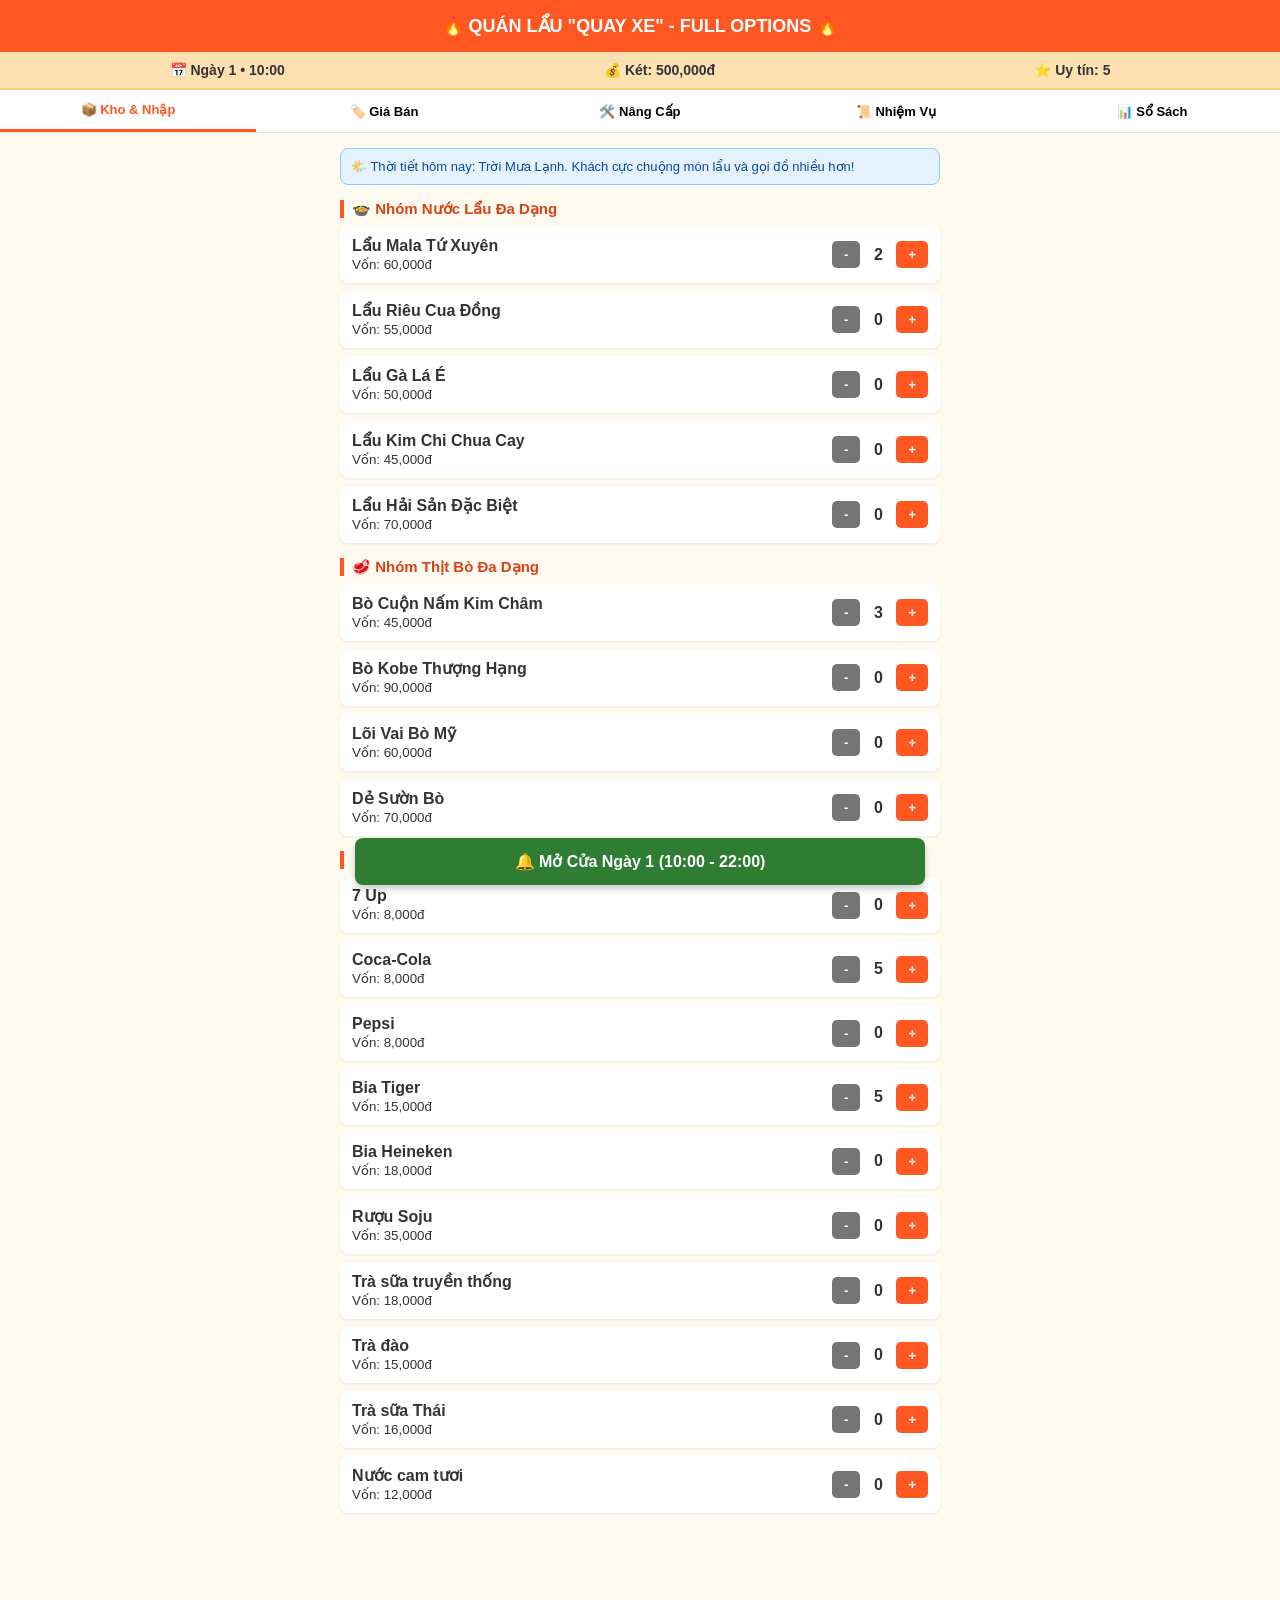
==== commit 604b5c6f: "Update index.html" ====
--- a/index.html
+++ b/index.html
@@ -3,76 +3,105 @@
 <head>
     <meta charset="UTF-8">
     <meta name="viewport" content="width=device-width, initial-scale=1.0">
-    <title>Quản Lý Quán Lẩu Siêu Cấp</title>
+    <title>Quản Lý Quán Lẩu "Quay Xe" Full Tính Năng</title>
     <style>
         :root { --primary: #ff5722; --bg: #fffaf0; --card: #ffffff; --text: #333; }
         body { font-family: 'Segoe UI', Tahoma, Geneva, Verdana, sans-serif; background: var(--bg); color: var(--text); margin: 0; padding: 0; }
-        header { background: var(--primary); color: white; padding: 15px; text-align: center; font-size: 20px; font-weight: bold; }
-        .dashboard { display: flex; justify-content: space-around; background: #ffe0b2; padding: 10px; font-weight: bold; border-bottom: 2px solid #ffcc80; }
-        .nav-tabs { display: flex; background: #fff; border-bottom: 1px solid #ddd; overflow-x: auto; }
-        .nav-tabs button { flex: 1; padding: 12px; border: none; background: none; font-weight: bold; cursor: pointer; white-space: nowrap; }
+        header { background: var(--primary); color: white; padding: 15px; text-align: center; font-size: 18px; font-weight: bold; }
+        .dashboard { display: flex; justify-content: space-around; background: #ffe0b2; padding: 10px; font-weight: bold; border-bottom: 2px solid #ffcc80; font-size: 14px; }
+        .nav-tabs { display: flex; background: #fff; border-bottom: 1px solid #ddd; overflow-x: auto; position: sticky; top: 0; z-index: 100; }
+        .nav-tabs button { flex: 1; padding: 12px 8px; border: none; background: none; font-weight: bold; cursor: pointer; white-space: nowrap; font-size: 13px; }
         .nav-tabs button.active { border-bottom: 3px solid var(--primary); color: var(--primary); }
-        .container { padding: 15px; max-width: 600px; margin: auto; padding-bottom: 80px; }
+        .container { padding: 15px; max-width: 600px; margin: auto; padding-bottom: 100px; }
         .tab-content { display: none; }
         .tab-content.active { display: block; }
-        .card { background: var(--card); padding: 12px; margin-bottom: 10px; border-radius: 8px; box-shadow: 0 2px 4px rgba(0,0,0,0.05); display: flex; justify-content: space-between; align-items: center; }
-        .btn { background: var(--primary); color: white; border: none; padding: 8px 15px; border-radius: 5px; cursor: pointer; font-weight: bold; }
+        .section-title { font-size: 15px; font-weight: bold; margin: 15px 0 8px 0; color: #d84315; border-left: 4px solid #ff5722; padding-left: 8px; }
+        .card { background: var(--card); padding: 10px 12px; margin-bottom: 8px; border-radius: 8px; box-shadow: 0 1px 3px rgba(0,0,0,0.08); display: flex; justify-content: space-between; align-items: center; }
+        .btn { background: var(--primary); color: white; border: none; padding: 6px 12px; border-radius: 5px; cursor: pointer; font-weight: bold; font-size: 13px; }
         .btn:active { transform: scale(0.95); }
-        .event-modal { position: fixed; top: 0; left: 0; width: 100%; height: 100%; background: rgba(0,0,0,0.6); display: none; justify-content: center; align-items: center; z-index: 1000; }
-        .event-box { background: white; padding: 20px; border-radius: 10px; width: 85%; max-width: 400px; text-align: center; box-shadow: 0 4px 10px rgba(0,0,0,0.2); }
-        .badge { background: #e91e63; color: white; padding: 3px 8px; border-radius: 4px; font-size: 12px; }
+        .btn-secondary { background: #757575; }
+        .weather-banner { background: #e3f2fd; border: 1px solid #90caf9; padding: 10px; border-radius: 8px; margin-bottom: 15px; font-size: 13px; color: #0d47a1; }
+        .event-modal { position: fixed; top: 0; left: 0; width: 100%; height: 100%; background: rgba(0,0,0,0.6); display: none; justify-content: center; align-items: center; z-index: 1000; padding: 15px; box-sizing: border-box; }
+        .event-box { background: white; padding: 20px; border-radius: 10px; width: 100%; max-width: 400px; text-align: center; box-shadow: 0 4px 10px rgba(0,0,0,0.2); }
+        .badge { background: #e91e63; color: white; padding: 3px 8px; border-radius: 4px; font-size: 11px; font-weight: bold; }
+        .open-btn { position: fixed; bottom: 15px; left: 15px; right: 15px; max-width: 570px; margin: auto; background: #2e7d32; color: white; border: none; padding: 14px; border-radius: 8px; font-size: 16px; font-weight: bold; cursor: pointer; box-shadow: 0 4px 6px rgba(0,0,0,0.2); z-index: 99; }
     </style>
 </head>
 <body>
 
-    <header>🔥 QUÁN LẨU "QUAY XE" ĐỈNH CAO 🔥</header>
+    <header>🔥 QUÁN LẨU "QUAY XE" - FULL OPTIONS 🔥</header>
     
     <div class="dashboard">
-        <div>📅 Ngày: <span id="stat-day">1</span></div>
+        <div>📅 Ngày <span id="stat-day">1</span> • <span id="stat-time">10:00</span></div>
         <div>💰 Két: <span id="stat-money">500,000</span>đ</div>
         <div>⭐ Uy tín: <span id="stat-star">5.0</span></div>
     </div>
 
     <div class="nav-tabs">
-        <button class="active" onclick="switchTab('kho')">Kho & Nhập</button>
-        <button onclick="switchTab('menu')">Giá Bán</button>
-        <button onclick="switchTab('nangcap')">Nâng Cấp</button>
-        <button onclick="switchTab('nhiemvu')">Nhiệm Vụ</button>
+        <button class="active" onclick="switchTab('kho')">📦 Kho & Nhập</button>
+        <button onclick="switchTab('menu')">🏷️ Giá Bán</button>
+        <button onclick="switchTab('nangcap')">🛠️ Nâng Cấp</button>
+        <button onclick="switchTab('nhiemvu')">📜 Nhiệm Vụ</button>
+        <button onclick="switchTab('sosach')">📊 Sổ Sách</button>
     </div>
 
     <div class="container">
         <!-- TAB 1: KHO & NHẬP HÀNG -->
         <div id="tab-kho" class="tab-content active">
-            <h3>📦 Nhập Đồ Uống & Món Ăn Đầu Ngày</h3>
-            <div id="shop-items"></div>
-            <button class="btn" style="width:100%; margin-top:15px; padding: 12px;" onclick="openStore()">🚀 Mở Cửa Quán (10:00 - 22:00)</button>
+            <div class="weather-banner" id="weather-text">
+                🌤️ Thời tiết hôm nay: Trời Mưa Lạnh. Khách cực chuộng món lẩu và gọi đồ nhiều hơn!
+            </div>
+            
+            <div class="section-title">🍲 Nhóm Nước Lẩu Đa Dạng</div>
+            <div id="shop-nuoclau"></div>
+
+            <div class="section-title">🥩 Nhóm Thịt Bò Đa Dạng</div>
+            <div id="shop-thitbo"></div>
+
+            <div class="section-title">🥤 Nhóm Đồ Uống Giải Khát</div>
+            <div id="shop-douong"></div>
         </div>
 
         <!-- TAB 2: GIÁ BÁN -->
         <div id="tab-menu" class="tab-content">
-            <h3>🏷️ Thiết Lập Giá Bán Thực Đơn</h3>
+            <div class="section-title">🏷️ Thiết Lập Giá Bán Thực Đơn</div>
             <div id="price-list"></div>
         </div>
 
         <!-- TAB 3: NÂNG CẤP -->
         <div id="tab-nangcap" class="tab-content">
-            <h3>🛠️ Nâng Cấp Quán & Kỹ Năng</h3>
+            <div class="section-title">🛠️ Hệ Thống Nâng Cấp & Kỹ Năng</div>
             <div id="upgrade-list"></div>
         </div>
 
         <!-- TAB 4: NHIỆM VỤ -->
         <div id="tab-nhiemvu" class="tab-content">
-            <h3>📜 Thử Thách Hằng Ngày</h3>
+            <div class="section-title">🎯 Thử Thách Hằng Ngày</div>
             <div id="quest-list"></div>
         </div>
+
+        <!-- TAB 5: SỔ SÁCH -->
+        <div id="tab-sosach" class="tab-content">
+            <div class="section-title">📊 Thống Kê Tài Chính</div>
+            <div class="card">
+                <div><b>Tổng doanh thu tích lũy</b></div>
+                <div id="stat-total-rev" style="font-weight: bold; color: green;">0đ</div>
+            </div>
+            <div class="card">
+                <div><b>Chi phí mặt bằng & điện nước / ngày</b></div>
+                <div style="font-weight: bold; color: red;">-115,000đ</div>
+            </div>
+        </div>
     </div>
+
+    <button class="open-btn" onclick="openStore()">🔔 Mở Cửa Ngày <span id="btn-day-num">1</span> (10:00 - 22:00)</button>
 
     <!-- MODAL SỰ KIỆN DRAMA -->
     <div id="event-modal" class="event-modal">
         <div class="event-box">
-            <h2 id="event-title">⚠️ Sự Cố Bất Ngờ!</h2>
-            <p id="event-desc">Nội dung sự kiện...</p>
-            <div id="event-actions" style="margin-top: 15px; display: flex; gap: 10px; justify-content: center;"></div>
+            <h2 id="event-title" style="color: #d84315; margin-top: 0;">⚠️ Sự Cố Bất Ngờ!</h2>
+            <p id="event-desc" style="font-size: 14px; line-height: 1.5;"></p>
+            <div id="event-actions" style="margin-top: 20px; display: flex; gap: 10px; justify-content: center; flex-direction: column;"></div>
         </div>
     </div>
 
@@ -81,30 +110,44 @@
             day: 1,
             money: 500000,
             star: 5.0,
-            upgrades: { chef: 0, guard: 0, generator: 0 },
+            totalRevenue: 0,
+            upgrades: { chef: 0, guard: 0, generator: 0, vsat: 0 },
             prices: {
+                // Nước lẩu
+                "laumala": 250000, "laurieucua": 220000, "laugala": 200000, "laukimchi": 180000, "lauhaisan": 260000,
+                // Thịt bò
+                "boconuom": 99000, "bokobe": 189000, "loivaibo": 129000, "desuonbo": 149000,
+                // Đồ uống
                 "7up": 15000, "coca": 15000, "pepsi": 15000, 
                 "tiger": 25000, "heineken": 30000, "soju": 60000, 
-                "trasua": 35000, "tradao": 30000, "trathai": 30000, "nuoccam": 25000,
-                "laumala": 250000, "laukimchi": 180000, "bokobe": 350000
+                "trasua": 35000, "tradao": 30000, "trathai": 30000, "nuoccam": 25000
             },
-            inventory: { "7up": 5, "coca": 5, "tiger": 5, "laumala": 2, "laukimchi": 2 }
+            inventory: { "laumala": 2, "boconuom": 3, "coca": 5, "tiger": 5 }
         };
 
         const catalog = [
-            { id: "7up", name: "7 Up", cost: 8000, type: "Đồ uống" },
-            { id: "coca", name: "Coca-Cola", cost: 8000, type: "Đồ uống" },
-            { id: "pepsi", name: "Pepsi", cost: 8000, type: "Đồ uống" },
-            { id: "tiger", name: "Bia Tiger", cost: 15000, type: "Đồ uống" },
-            { id: "heineken", name: "Bia Heineken", cost: 18000, type: "Đồ uống" },
-            { id: "soju", name: "Rượu Soju", cost: 35000, type: "Đồ uống" },
-            { id: "trasua", name: "Trà sữa truyền thống", cost: 18000, type: "Đồ uống" },
-            { id: "tradao", name: "Trà đào", cost: 15000, type: "Đồ uống" },
-            { id: "trathai", name: "Trà sữa Thái", cost: 16000, type: "Đồ uống" },
-            { id: "nuoccam", name: "Nước cam tươi", cost: 12000, type: "Đồ uống" },
-            { id: "laumala", name: "Lẩu Mala Tứ Xuyên", cost: 120000, type: "Món lẩu" },
-            { id: "laukimchi", name: "Lẩu Kim Chi Chua Cay", cost: 90000, type: "Món lẩu" },
-            { id: "bokobe", name: "Bò Kobe Thượng Hạng", cost: 180000, type: "Thịt nhúng" }
+            // Nước lẩu
+            { id: "laumala", name: "Lẩu Mala Tứ Xuyên", cost: 60000, category: "nuoclau" },
+            { id: "laurieucua", name: "Lẩu Riêu Cua Đồng", cost: 55000, category: "nuoclau" },
+            { id: "laugala", name: "Lẩu Gà Lá É", cost: 50000, category: "nuoclau" },
+            { id: "laukimchi", name: "Lẩu Kim Chi Chua Cay", cost: 45000, category: "nuoclau" },
+            { id: "lauhaisan", name: "Lẩu Hải Sản Đặc Biệt", cost: 70000, category: "nuoclau" },
+            // Thịt bò
+            { id: "boconuom", name: "Bò Cuộn Nấm Kim Châm", cost: 45000, category: "thitbo" },
+            { id: "bokobe", name: "Bò Kobe Thượng Hạng", cost: 90000, category: "thitbo" },
+            { id: "loivaibo", name: "Lõi Vai Bò Mỹ", cost: 60000, category: "thitbo" },
+            { id: "desuonbo", name: "Dẻ Sườn Bò", cost: 70000, category: "thitbo" },
+            // Đồ uống
+            { id: "7up", name: "7 Up", cost: 8000, category: "douong" },
+            { id: "coca", name: "Coca-Cola", cost: 8000, category: "douong" },
+            { id: "pepsi", name: "Pepsi", cost: 8000, category: "douong" },
+            { id: "tiger", name: "Bia Tiger", cost: 15000, category: "douong" },
+            { id: "heineken", name: "Bia Heineken", cost: 18000, category: "douong" },
+            { id: "soju", name: "Rượu Soju", cost: 35000, category: "douong" },
+            { id: "trasua", name: "Trà sữa truyền thống", cost: 18000, category: "douong" },
+            { id: "tradao", name: "Trà đào", cost: 15000, category: "douong" },
+            { id: "trathai", name: "Trà sữa Thái", cost: 16000, category: "douong" },
+            { id: "nuoccam", name: "Nước cam tươi", cost: 12000, category: "douong" }
         ];
 
         function switchTab(tabId) {
@@ -117,47 +160,74 @@
 
         function renderUI() {
             document.getElementById('stat-day').innerText = game.day;
+            document.getElementById('btn-day-num').innerText = game.day;
             document.getElementById('stat-money').innerText = game.money.toLocaleString();
             document.getElementById('stat-star').innerText = game.star;
-
-            // Render Kho
-            let shopHtml = '';
+            document.getElementById('stat-total-rev').innerText = game.totalRevenue.toLocaleString() + 'đ';
+
+            // Render Kho hàng theo nhóm
+            let nlHtml = '', tbHtml = '', duHtml = '';
             catalog.forEach(item => {
                 let qty = game.inventory[item.id] || 0;
-                shopHtml += `<div class="card">
+                let itemHtml = `<div class="card">
                     <div><b>${item.name}</b><br><small>Vốn: ${item.cost.toLocaleString()}đ</small></div>
-                    <div>
-                        <button class="btn" onclick="adjustInv('${item.id}', -1)">-</button>
-                        <span style="margin: 0 10px; font-weight: bold;">${qty}</span>
+                    <div style="display: flex; align-items: center; gap: 8px;">
+                        <button class="btn btn-secondary" onclick="adjustInv('${item.id}', -1)">-</button>
+                        <span style="font-weight: bold; min-width: 20px; text-align: center;">${qty}</span>
                         <button class="btn" onclick="adjustInv('${item.id}', 1)">+</button>
                     </div>
                 </div>`;
+                
+                if (item.category === 'nuoclau') nlHtml += itemHtml;
+                else if (item.category === 'thitbo') tbHtml += itemHtml;
+                else if (item.category === 'douong') duHtml += itemHtml;
             });
-            document.getElementById('shop-items').innerHTML = shopHtml;
-
-            // Render Giá
+            document.getElementById('shop-nuoclau').innerHTML = nlHtml;
+            document.getElementById('shop-thitbo').innerHTML = tbHtml;
+            document.getElementById('shop-douong').innerHTML = duHtml;
+
+            // Render Giá bán
             let priceHtml = '';
             catalog.forEach(item => {
                 let p = game.prices[item.id] || 0;
                 priceHtml += `<div class="card">
-                    <div><b>${item.name}</b></div>
-                    <div><input type="number" value="${p}" onchange="updatePrice('${item.id}', this.value)" style="width: 90px; padding: 5px;"> đ</div>
+                    <div><b>${item.name}</b><br><small>Vốn gốc: ${item.cost}đ</small></div>
+                    <div><input type="number" value="${p}" onchange="updatePrice('${item.id}', this.value)" style="width: 90px; padding: 5px; text-align: right; font-weight: bold;"> đ</div>
                 </div>`;
             });
             document.getElementById('price-list').innerHTML = priceHtml;
 
             // Render Nâng cấp
             let upHtml = `
-                <div class="card"><div><b>Kỹ năng Đầu bếp (Cấp ${game.upgrades.chef})</b><br><small>Tăng tốc độ phục vụ, dễ được 5 sao</small></div><button class="btn" onclick="buyUpgrade('chef', 100000)">Nâng (100k)</button></div>
-                <div class="card"><div><b>Bảo vệ quán (Cấp ${game.upgrades.guard})</b><br><small>Chống khách quỵt tiền, gây rối</small></div><button class="btn" onclick="buyUpgrade('guard', 150000)">Nâng (150k)</button></div>
-                <div class="card"><div><b>Máy phát điện dự phòng (Cấp ${game.upgrades.generator})</b><br><small>Tránh sập quán khi mất điện</small></div><button class="btn" onclick="buyUpgrade('generator', 200000)">Mua (200k)</button></div>
+                <div class="card">
+                    <div><b>Kỹ năng Đầu bếp (Cấp ${game.upgrades.chef})</b><br><small>Tăng tốc độ làm món, dễ đạt 5 sao</small></div>
+                    <button class="btn" onclick="buyUpgrade('chef', 100000)">100.000đ</button>
+                </div>
+                <div class="card">
+                    <div><b>Bảo vệ quán (Cấp ${game.upgrades.guard})</b><br><small>Chống khách quỵt tiền, gây rối</small></div>
+                    <button class="btn" onclick="buyUpgrade('guard', 150000)">150.000đ</button>
+                </div>
+                <div class="card">
+                    <div><b>Máy phát điện dự phòng (Cấp ${game.upgrades.generator})</b><br><small>Phòng hờ sập nguồn giờ cao điểm</small></div>
+                    <button class="btn" onclick="buyUpgrade('generator', 200000)">200.000đ</button>
+                </div>
+                <div class="card">
+                    <div><b>Chứng nhận VSATTP (Cấp ${game.upgrades.vsat})</b><br><small>Giảm nhẹ khi đoàn kiểm tra ghé thăm</small></div>
+                    <button class="btn" onclick="buyUpgrade('vsat', 250000)">250.000đ</button>
+                </div>
             `;
             document.getElementById('upgrade-list').innerHTML = upHtml;
 
             // Render Nhiệm vụ
             let questHtml = `
-                <div class="card"><div><b>🎯 Đạt doanh thu ngày ${game.day}</b><br><small>Kiếm trên 400.000đ hôm nay</small></div><span class="badge">Phần thưởng: 50k</span></div>
-                <div class="card"><div><b>🥤 Sâu rượu giải nhiệt</b><br><small>Bán ít nhất 5 chai bia/soju trong ngày</small></div><span class="badge">Phần thưởng: Thêm uy tín</span></div>
+                <div class="card">
+                    <div><b>🎯 Chỉ tiêu doanh thu ngày ${game.day}</b><br><small>Đạt trên 400.000đ doanh thu bán hàng</small></div>
+                    <span class="badge">Thưởng: 50k</span>
+                </div>
+                <div class="card">
+                    <div><b>🥤 Thánh giải khát</b><br><small>Bán tổng cộng ít nhất 5 món đồ uống/bia rượu trong ngày</small></div>
+                    <span class="badge">Thưởng: Tăng uy tín</span>
+                </div>
             `;
             document.getElementById('quest-list').innerHTML = questHtml;
         }
@@ -185,18 +255,23 @@
         }
 
         function openStore() {
-            // Trừ tiền mặt bằng, điện nước
+            // Trừ chi phí cố định hằng ngày
             let fixedCost = 115000; // mặt bằng 40k + điện nước 75k
             game.money -= fixedCost;
 
-            // Tính doanh thu giả lập dựa trên kho hàng
-            let revenue = 0;
+            // Tính doanh thu dựa trên kho hàng đã chuẩn bị
+            let dailyRev = 0;
             for (let key in game.inventory) {
-                revenue += (game.inventory[key] || 0) * (game.prices[key] || 0) * 0.8; // Giả sử bán được 80% hàng trong kho
+                let sold = game.inventory[key] || 0;
+                dailyRev += sold * (game.prices[key] || 0);
             }
-            game.money += Math.floor(revenue);
-
-            // Kích hoạt sự kiện Drama ngẫu nhiên cuối ngày
+            game.money += dailyRev;
+            game.totalRevenue += dailyRev;
+
+            // Xóa kho sau khi bán xong
+            game.inventory = {};
+
+            // Kích hoạt chuỗi Sự kiện Drama ngẫu nhiên
             triggerRandomEvent();
         }
 
@@ -204,39 +279,78 @@
             const events = [
                 {
                     title: "💸 Khách đòi trả giá & Kì kèo!",
-                    desc: "Một nhóm khách nhậu uống hết sạch bia Tiger và Soju nhưng chê đắt, đòi giảm 30% tổng hóa đơn mới chịu trả tiền.",
-                    btn1: "Đồng ý bớt (Mất 50k tiền lời)", act1: () => { game.money -= 50000; nextDayFin("Bạn đã nhượng bộ để giữ khách quen."); },
+                    desc: "Một nhóm khách nhậu uống sạch bia và Soju nhưng chê đắt, đòi giảm 30% tổng hóa đơn mới chịu thanh toán.",
+                    btn1: "Đồng ý bớt tiền để giữ khách", act1: () => { 
+                        game.money -= 40000; 
+                        nextDaySummary("Bạn đã nhượng bộ. Khách vui vẻ ra về."); 
+                    },
                     btn2: "Cứng rắn đòi đủ tiền", act2: () => { 
-                        if(Math.random() > 0.5) { game.star = +(game.star - 0.2).toFixed(1); nextDayFin("Khách bực mình đánh giá 1 sao lên mạng!"); }
-                        else { nextDayFin("Khách ấm ức ném tiền trả đủ."); }
+                        if(Math.random() > 0.4) { 
+                            game.star = +(game.star - 0.2).toFixed(1); 
+                            nextDaySummary("Khách bực mình lên mạng phốt, uy tín giảm!"); 
+                        } else { 
+                            nextDaySummary("Khách ấm ức ném tiền trả đủ."); 
+                        }
                     }
                 },
                 {
                     title: "🏃 Khách ăn bùng quỵt tiền!",
-                    desc: "Lợi dụng lúc đông khách, bàn góc quán đã chén sạch Lẩu Mala và nước ngọt rồi chuồn mất tăm!",
-                    btn1: "Gọi bảo vệ đuổi theo", act1: () => {
-                        if(game.upgrades.guard > 0) { game.money += 200000; nextDayFin("Bảo vệ tóm gọn bắt trả tiền đầy đủ!"); }
-                        else { game.money -= 150000; nextDayFin("Không có bảo vệ, đành ngậm ngùi mất tiền!"); }
-                    }
-                },
-                {
-                    title: "👮 Công an kiểm tra vỉa hè!",
+                    desc: "Lợi dụng lúc quán đông đúc, bàn góc phòng đã chén sạch Lẩu Mala cùng đồ nhúng rồi chuồn mất tăm!",
+                    btn1: "Hô hoán bảo vệ đuổi theo", act1: () => {
+                        if(game.upgrades.guard > 0) { 
+                            nextDaySummary("Bảo vệ kịp thời tóm gọn bắt trả tiền đầy đủ nhờ có nâng cấp Cấp bảo vệ!"); 
+                        } else { 
+                            game.money -= 120000; 
+                            nextDaySummary("Không có bảo vệ canh cửa, đành ngậm ngùi mất tiền bữa ăn!"); 
+                        }
+                    }
+                },
+                {
+                    title: "👮 Công an & Trật tự đô thị kiểm tra vỉa hè!",
                     desc: "Quán kê bàn ghế lấn chiếm lòng lề đường bị đoàn kiểm tra trật tự đô thị ghé thăm bất ngờ.",
-                    btn1: "Nộp phạt hành chính", act1: () => { game.money -= 200000; nextDayFin("Bị phạt 200k vì lấn chiếm vỉa hè."); },
-                    btn2: "Linh động 'bôi trơn'", act2: () => { game.money -= 100000; nextDayFin("Tốn 100k 'nhẹ nhàng' qua chuyện."); }
+                    btn1: "Nộp phạt hành chính chuẩn chỉ", act1: () => { 
+                        game.money -= 200000; 
+                        nextDaySummary("Bị phạt 200k vì lỗi lấn chiếm vỉa hè."); 
+                    },
+                    btn2: "Linh động 'bôi trơn' qua chuyện", act2: () => { 
+                        game.money -= 90000; 
+                        nextDaySummary("Tốn 90k 'nhẹ nhàng' cho các anh qua chuyện."); 
+                    }
+                },
+                {
+                    title: "🔍 Đoàn VSATTP kiểm tra đột xuất!",
+                    desc: "Kiểm tra nguồn gốc thịt bò (Kobe, lõi vai) và hạn sử dụng trong kho thực phẩm.",
+                    btn1: "Hợp tác xuất trình giấy tờ", act1: () => {
+                        if(game.upgrades.vsat > 0) {
+                            nextDaySummary("Có giấy chứng nhận VSATTP nên đoàn kiểm tra khen ngợi ra về!");
+                        } else {
+                            game.money -= 150000;
+                            game.star = +(game.star - 0.1).toFixed(1);
+                            nextDaySummary("Bị phạt 150k do thiếu vài thủ tục giấy tờ kiểm định!");
+                        }
+                    }
                 },
                 {
                     title: "⚡ Mất điện chớp nhoáng giờ cao điểm!",
-                    desc: "Khu vực sập nguồn đúng lúc khách đang ăn lẩu đông nghẹt.",
-                    btn1: "Dùng máy phát điện", act1: () => {
-                        if(game.upgrades.generator > 0) { nextDayFin("Máy phát điện bật lên, khách khen quán xịn!"); }
-                        else { game.money -= 100000; game.star = +(game.star - 0.3).toFixed(1); nextDayFin("Khách la ó bỏ về giữa chừng vì tối thui!"); }
-                    }
-                },
-                {
-                    title: "🎉 Ngày kinh doanh thuận lợi!",
+                    desc: "Khu vực sập nguồn đúng lúc khách đang ăn lẩu đông nghẹt tối tối.",
+                    btn1: "Khởi động ngay máy phát điện", act1: () => {
+                        if(game.upgrades.generator > 0) { 
+                            nextDaySummary("Máy phát điện tự động bật, khách vỗ tay khen quán chuẩn chuyên nghiệp!"); 
+                        } else { 
+                            game.money -= 80000; 
+                            game.star = +(game.star - 0.3).toFixed(1); 
+                            nextDaySummary("Khách la ó bỏ về giữa chừng vì tối thui không bật được bếp từ!"); 
+                        }
+                    }
+                },
+                {
+                    title: "🎉 Ngày kinh doanh cực kỳ thuận lợi!",
                     desc: "Hôm nay thời tiết mưa lạnh, khách vào quán ùn ùn gọi lẩu và đồ uống không ngớt!",
-                    btn1: "Tuyệt vời, nhận tiền", act1: () => { game.money += 150000; game.star = +(Math.min(5.0, game.star + 0.1)).toFixed(1); nextDayFin("Thu lời khủng và tăng điểm uy tín!"); }
+                    btn1: "Tuyệt vời, nhận lộc kinh doanh", act1: () => { 
+                        game.money += 150000; 
+                        game.star = +(Math.min(5.0, game.star + 0.1)).toFixed(1); 
+                        nextDaySummary("Thu lời khủng và tăng điểm uy tín quán ăn!"); 
+                    }
                 }
             ];
 
@@ -246,14 +360,14 @@
             
             let actionsHtml = `<button class="btn" onclick="(${randomEvt.act1.toString()})(); closeEvent();">${randomEvt.btn1}</button>`;
             if(randomEvt.btn2) {
-                actionsHtml += `<button class="btn" style="background:#757575;" onclick="(${randomEvt.act2.toString()})(); closeEvent();">${randomEvt.btn2}</button>`;
+                actionsHtml += `<button class="btn btn-secondary" onclick="(${randomEvt.act2.toString()})(); closeEvent();">${randomEvt.btn2}</button>`;
             }
             document.getElementById('event-actions').innerHTML = actionsHtml;
             document.getElementById('event-modal').style.display = 'flex';
         }
 
-        function nextDayFin(msg) {
-            alert(msg + "\n--- Kết thúc ngày " + game.day + " ---");
+        function nextDaySummary(msg) {
+            alert(msg + "\n\n--- KẾT THÚC NGÀY " + game.day + " ---");
             game.day++;
             renderUI();
         }
@@ -263,7 +377,7 @@
             renderUI();
         }
 
-        // Khởi chạy lần đầu
+        // Chạy khởi tạo giao diện lần đầu
         renderUI();
     </script>
 </body>
